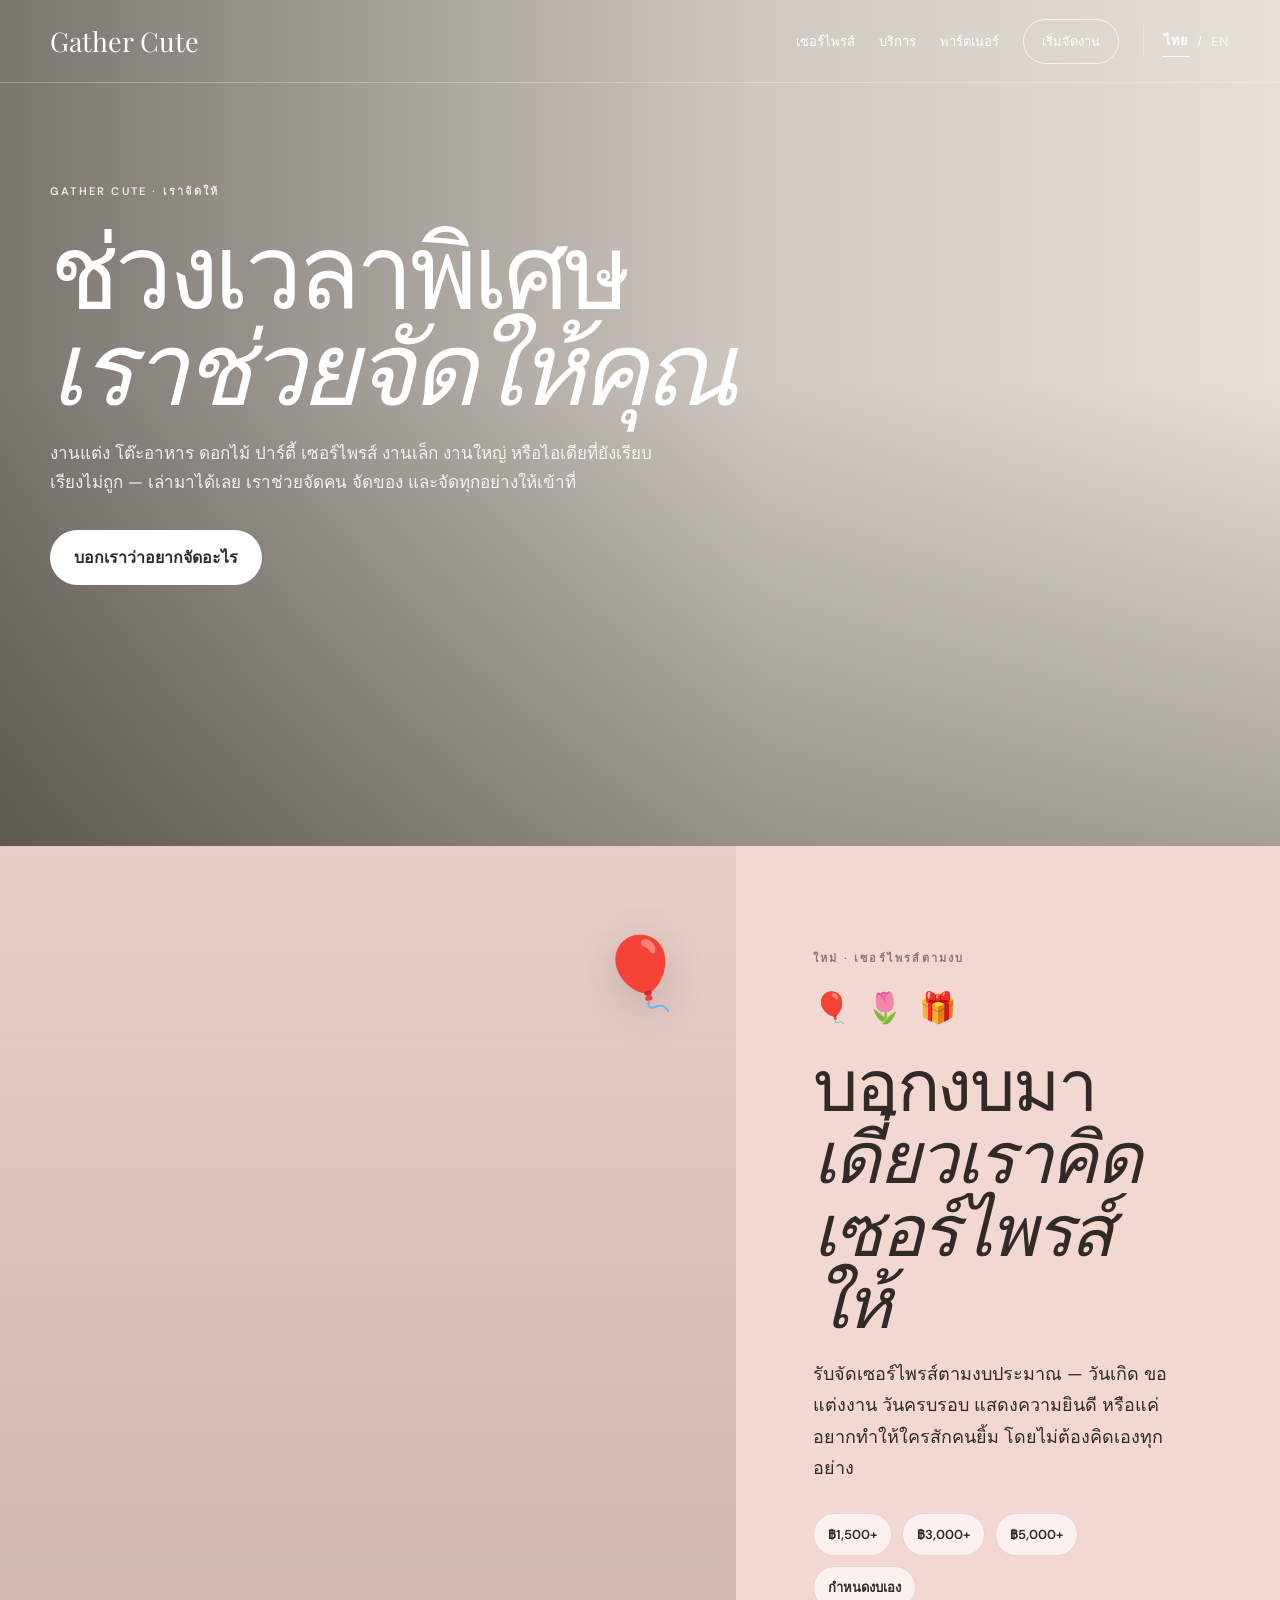
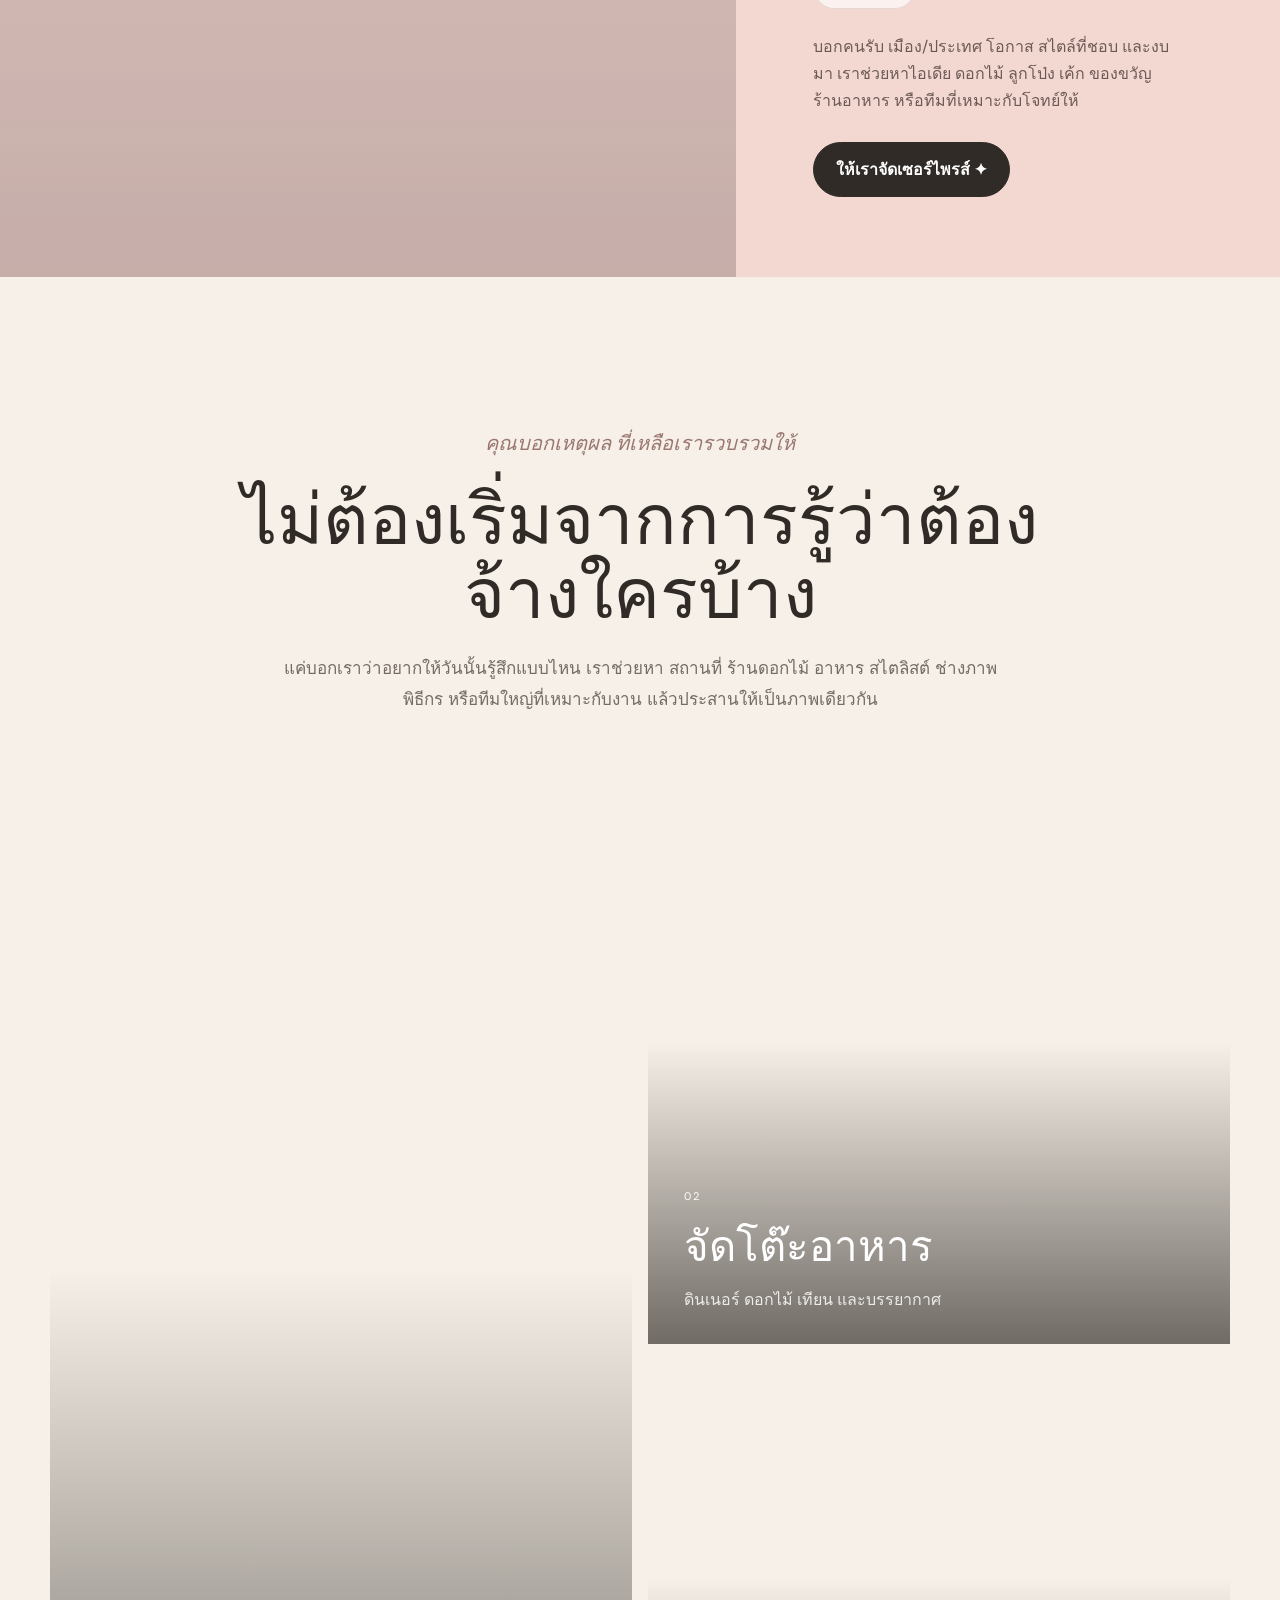
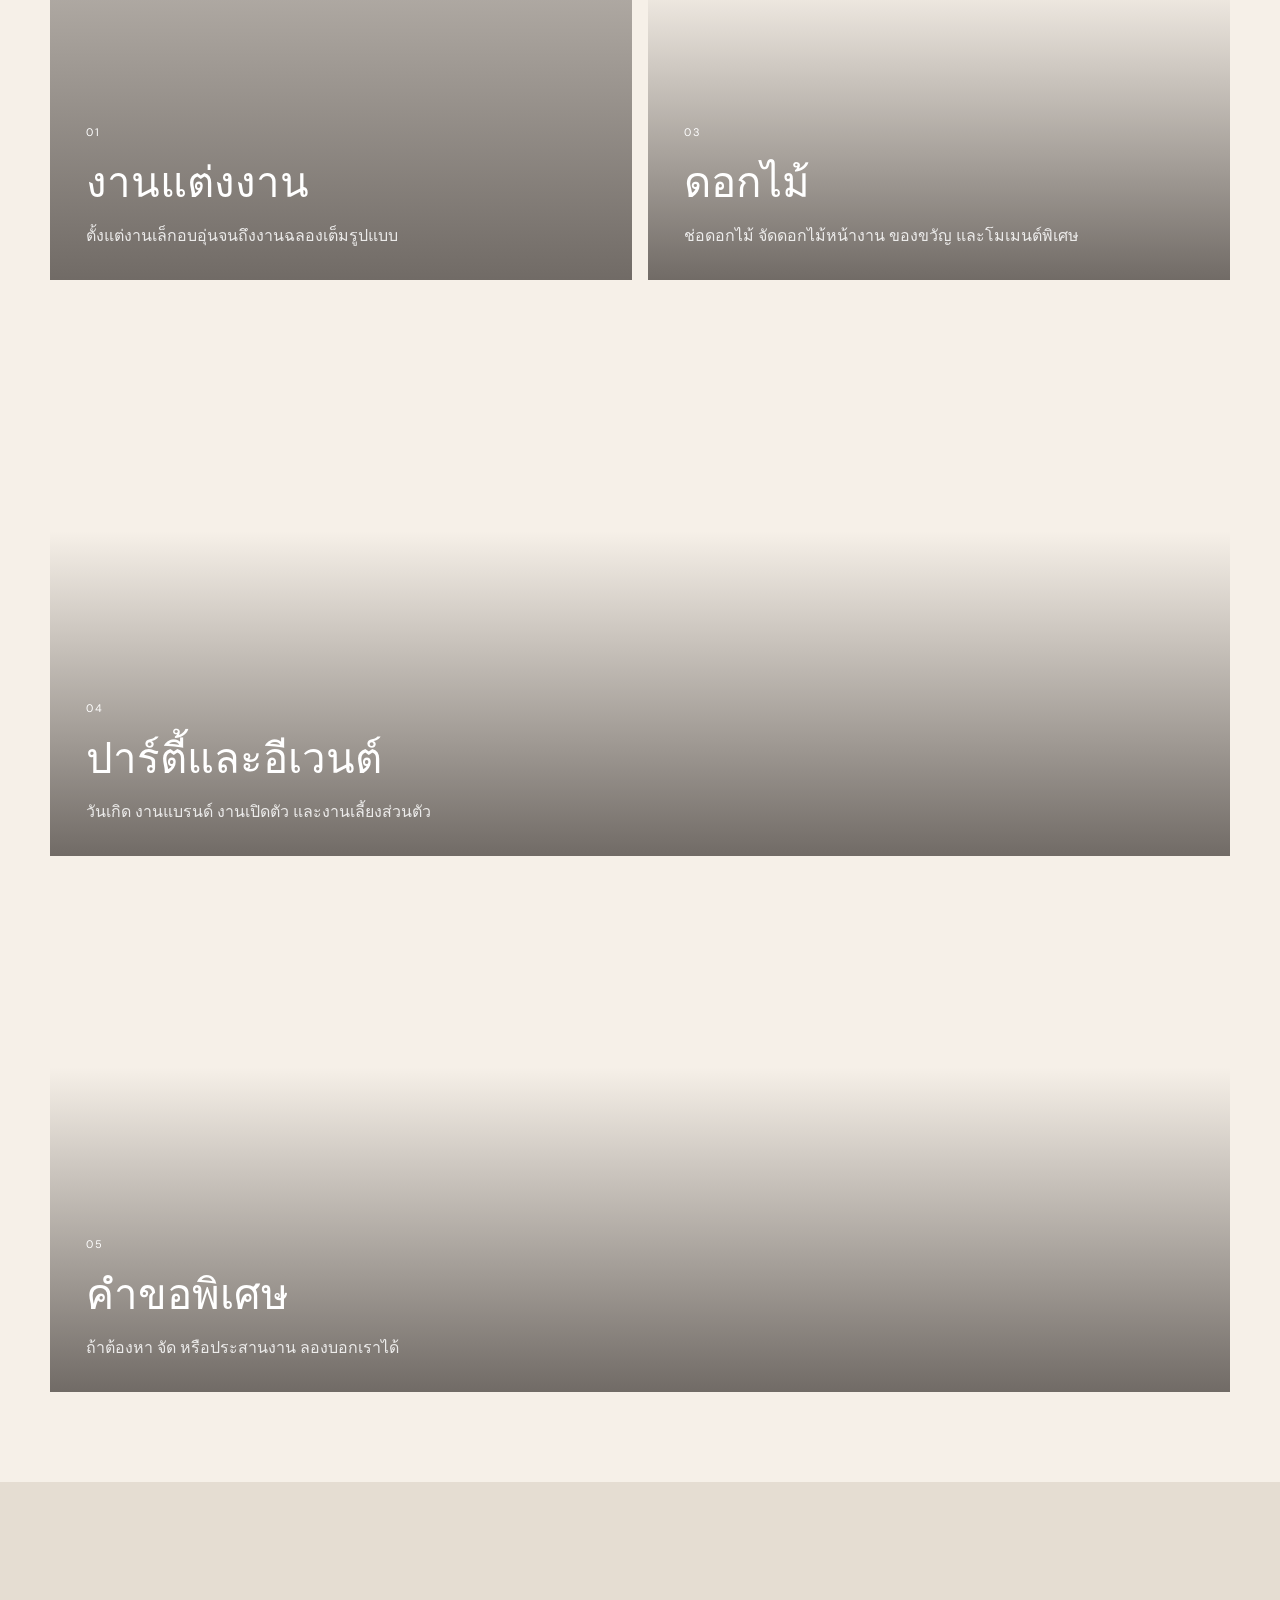
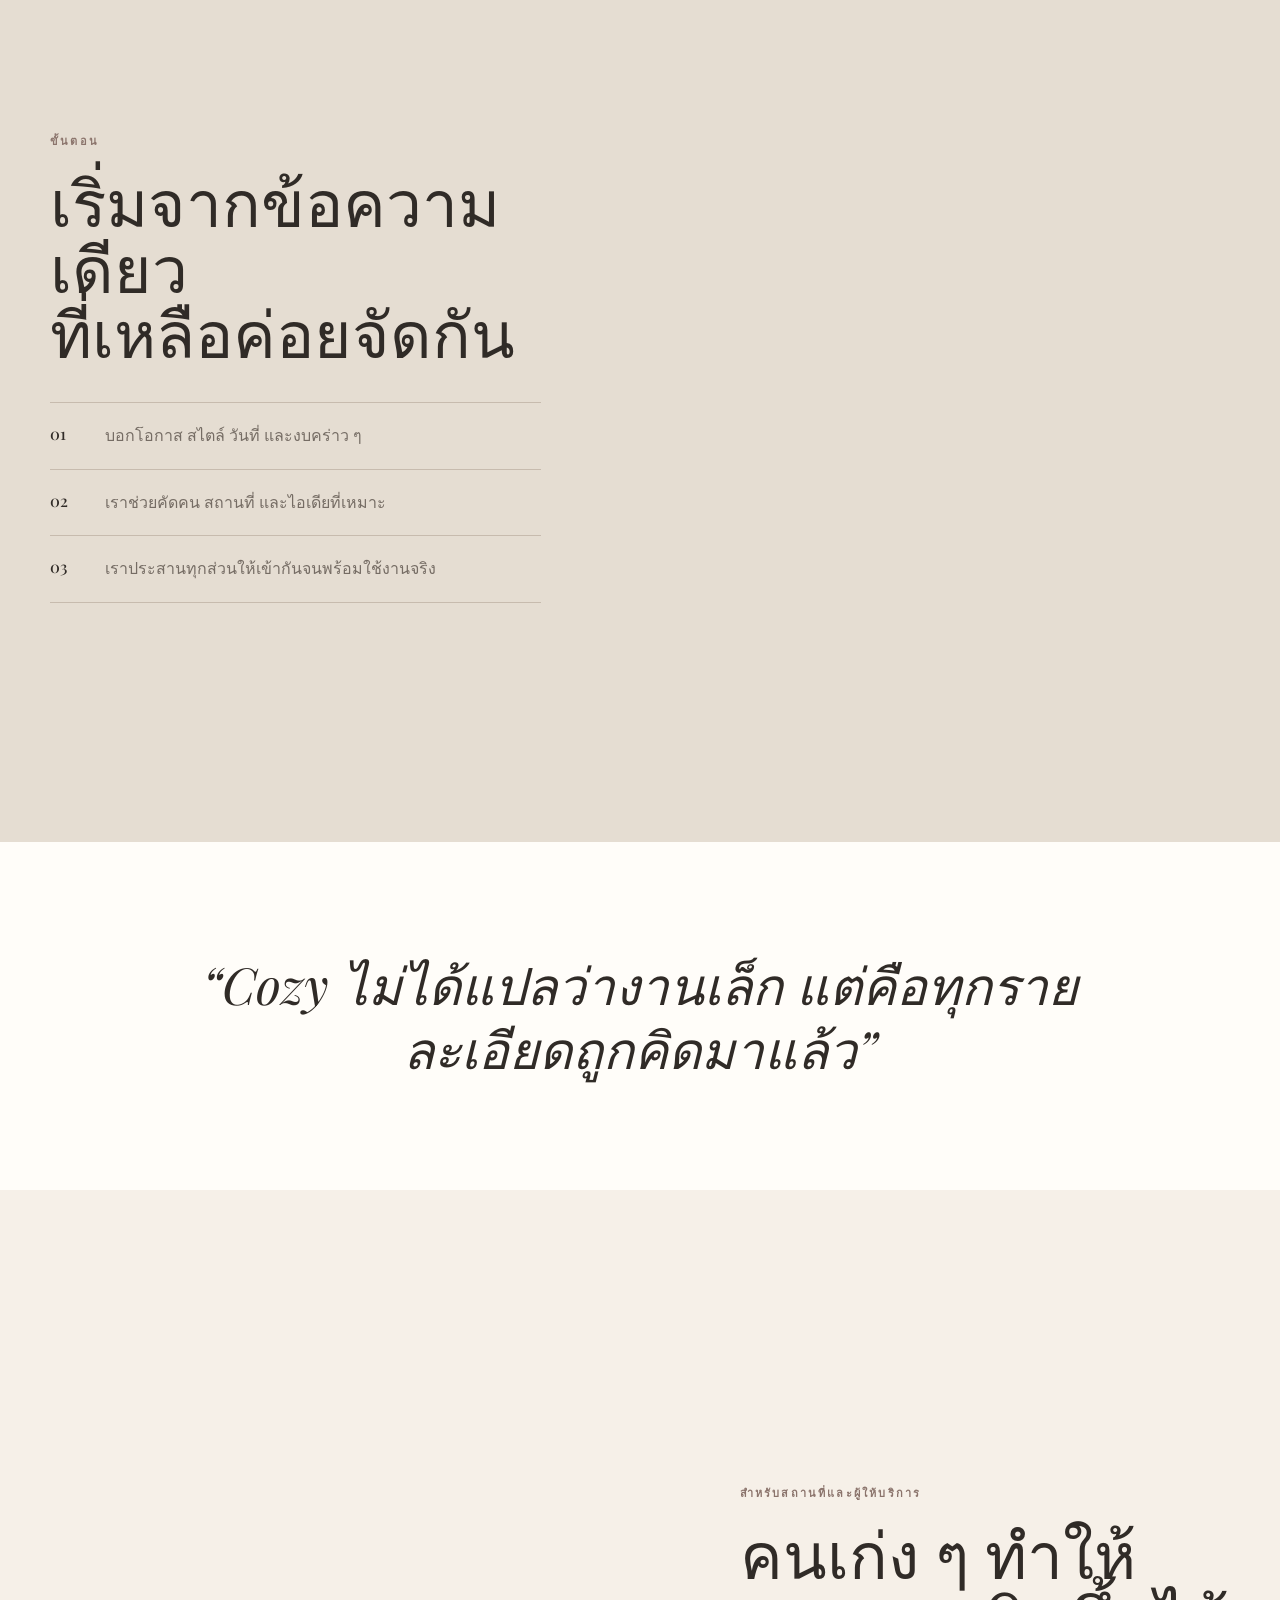
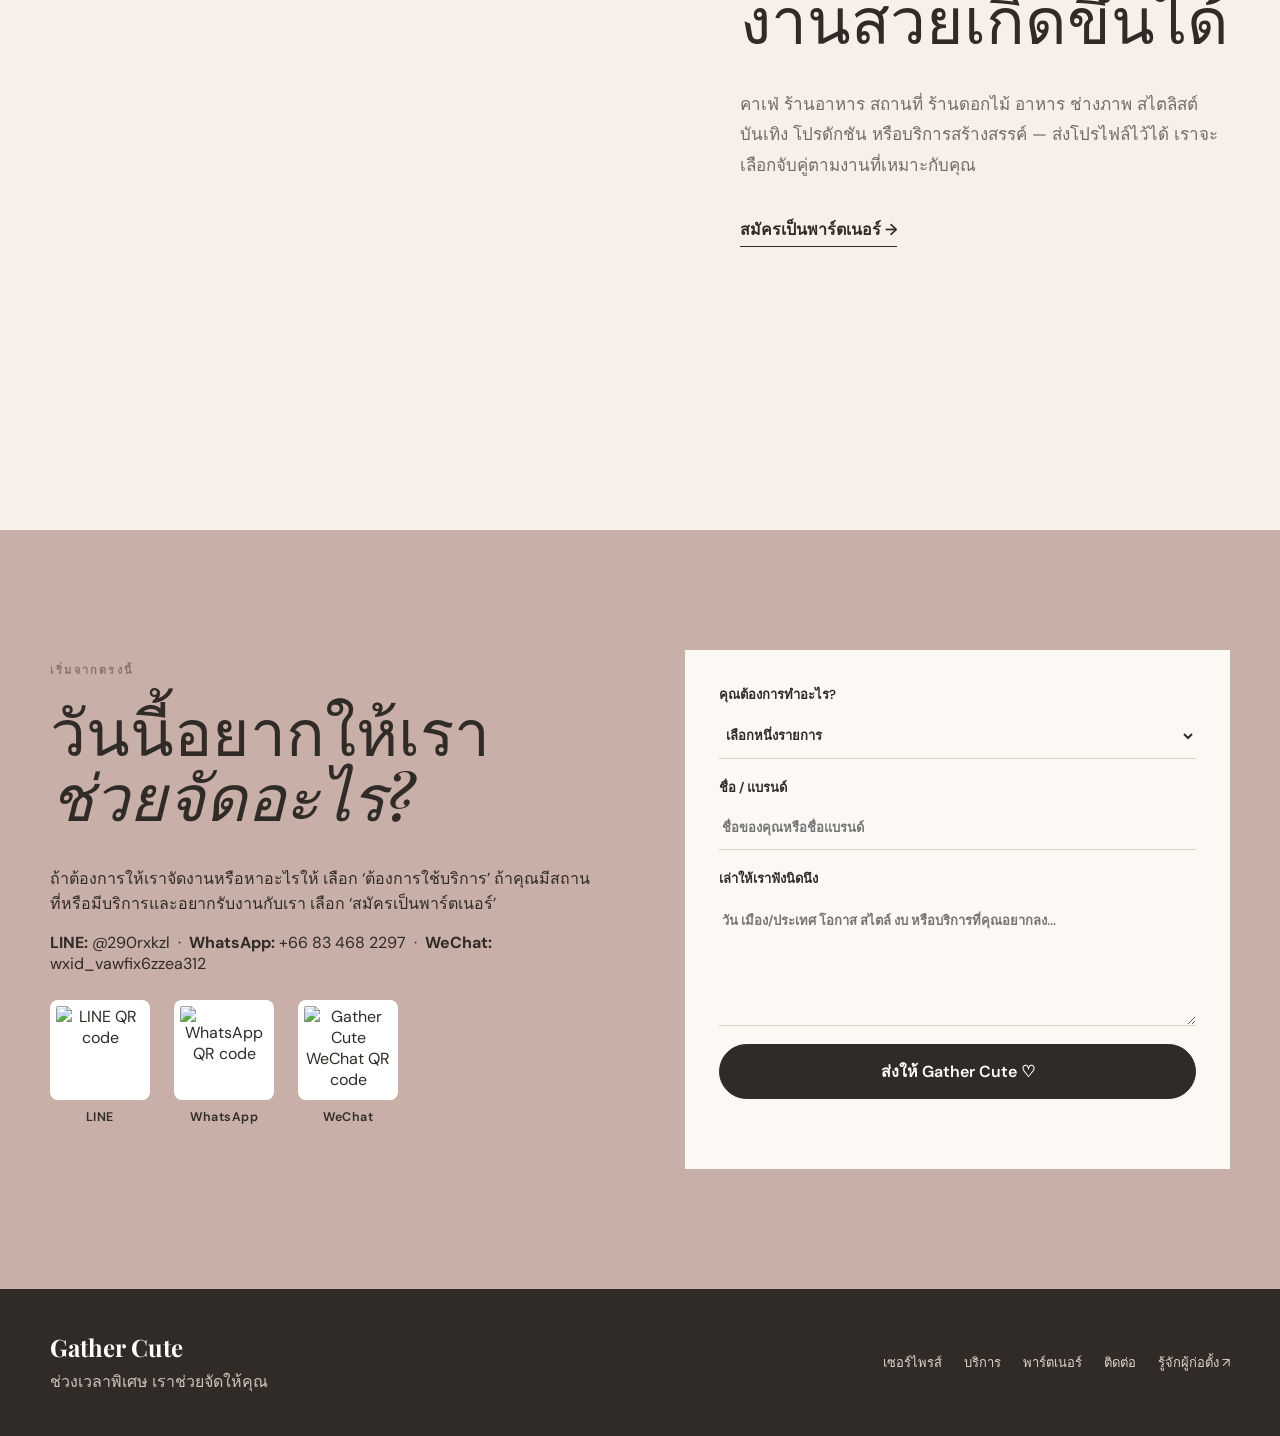
==== index.html @ c164cff5 "Fix broken WeChat QR by embedding verified repository JPEG directly" ====
<!DOCTYPE html>
<html lang="th">
<head>
  <meta charset="UTF-8" />
  <meta name="viewport" content="width=device-width, initial-scale=1.0" />
  <meta name="google-site-verification" content="JTfPu8pGCNNY4Zmy3wCJ3q4v5frR5vVEw5Bgn_sKIt4" />
  <title>Gather Cute — Surprise, Events, Flowers & Styling</title>
  <meta name="description" content="Gather Cute รับจัดเซอร์ไพรส์ตามงบ งานแต่ง ดอกไม้ ปาร์ตี้ โต๊ะอาหาร และ special requests พร้อมช่วยหา venue และ vendor" />
  <link rel="preconnect" href="https://fonts.googleapis.com">
  <link rel="preconnect" href="https://fonts.gstatic.com" crossorigin>
  <link href="https://fonts.googleapis.com/css2?family=DM+Sans:wght@400;500;600&family=Playfair+Display:ital,wght@0,500;0,600;1,500&display=swap" rel="stylesheet">
  <link rel="stylesheet" href="styles.css" />
</head>
<body>
  <header class="nav-wrap">
    <nav class="nav container">
      <a class="brand" href="#top">Gather Cute</a>
      <div class="nav-links">
        <a href="#surprise" data-th="เซอร์ไพรส์" data-en="Surprise">เซอร์ไพรส์</a>
        <a href="#services" data-th="บริการ" data-en="Services">บริการ</a>
        <a href="#partners" data-th="พาร์ตเนอร์" data-en="Partners">พาร์ตเนอร์</a>
        <a class="nav-cta" href="#contact" data-th="เริ่มจัดงาน" data-en="Start a request">เริ่มจัดงาน</a>
        <div class="language-switch" aria-label="Language">
          <button type="button" class="lang-btn active" data-lang="th" onclick="setLanguage('th')">ไทย</button>
          <span>/</span>
          <button type="button" class="lang-btn" data-lang="en" onclick="setLanguage('en')">EN</button>
        </div>
      </div>
    </nav>
  </header>

  <main id="top">
    <section class="hero">
      <div class="hero-image" role="img" aria-label="Soft floral table setting with candlelight"></div>
      <div class="hero-overlay"></div>
      <div class="hero-content container"><div class="hero-copy">
        <p class="eyebrow light" data-th="Gather Cute · เราจัดให้" data-en="Gatherings, softly put together">Gather Cute · เราจัดให้</p>
        <h1 data-th-html="ช่วงเวลาพิเศษ<br><em>เราช่วยจัดให้คุณ</em>" data-en-html="Beautiful moments,<br><em>arranged for you.</em>">ช่วงเวลาพิเศษ<br><em>เราช่วยจัดให้คุณ</em></h1>
        <p class="hero-text" data-th="งานแต่ง โต๊ะอาหาร ดอกไม้ ปาร์ตี้ เซอร์ไพรส์ งานเล็ก งานใหญ่ หรือไอเดียที่ยังเรียบเรียงไม่ถูก — เล่ามาได้เลย เราช่วยจัดคน จัดของ และจัดทุกอย่างให้เข้าที่" data-en="Weddings, private tables, flowers, parties, surprises, small moments or big celebrations — tell us what you need and we’ll arrange the people, pieces and details.">งานแต่ง โต๊ะอาหาร ดอกไม้ ปาร์ตี้ เซอร์ไพรส์ งานเล็ก งานใหญ่ หรือไอเดียที่ยังเรียบเรียงไม่ถูก — เล่ามาได้เลย เราช่วยจัดคน จัดของ และจัดทุกอย่างให้เข้าที่</p>
        <a class="btn hero-btn" href="#contact" data-th="บอกเราว่าอยากจัดอะไร" data-en="Tell us what you need">บอกเราว่าอยากจัดอะไร</a>
      </div></div>
    </section>

    <section id="surprise" class="surprise-feature">
      <div class="surprise-visual" role="img" aria-label="Surprise setup with balloons flowers and gifts"></div>
      <div class="surprise-panel">
        <p class="eyebrow" data-th="ใหม่ · เซอร์ไพรส์ตามงบ" data-en="New · Surprise by Budget">ใหม่ · เซอร์ไพรส์ตามงบ</p>
        <div class="surprise-badge">🎈 🌷 🎁</div>
        <h2 data-th-html="บอกงบมา<br><em>เดี๋ยวเราคิดเซอร์ไพรส์ให้</em>" data-en-html="Tell us your budget.<br><em>We’ll create the surprise.</em>">บอกงบมา<br><em>เดี๋ยวเราคิดเซอร์ไพรส์ให้</em></h2>
        <p class="surprise-lead" data-th="รับจัดเซอร์ไพรส์ตามงบประมาณ — วันเกิด ขอแต่งงาน วันครบรอบ แสดงความยินดี หรือแค่อยากทำให้ใครสักคนยิ้ม โดยไม่ต้องคิดเองทุกอย่าง" data-en="Surprises designed around your budget — birthdays, proposals, anniversaries, congratulations, or simply making someone smile without planning every detail yourself.">รับจัดเซอร์ไพรส์ตามงบประมาณ — วันเกิด ขอแต่งงาน วันครบรอบ แสดงความยินดี หรือแค่อยากทำให้ใครสักคนยิ้ม โดยไม่ต้องคิดเองทุกอย่าง</p>
        <div class="budget-chips"><span>฿1,500+</span><span>฿3,000+</span><span>฿5,000+</span><span data-th="กำหนดงบเอง" data-en="Custom">กำหนดงบเอง</span></div>
        <p class="surprise-note" data-th="บอกคนรับ เมือง/ประเทศ โอกาส สไตล์ที่ชอบ และงบมา เราช่วยหาไอเดีย ดอกไม้ ลูกโป่ง เค้ก ของขวัญ ร้านอาหาร หรือทีมที่เหมาะกับโจทย์ให้" data-en="Tell us the recipient, city/country, occasion, mood and budget. We can source ideas, flowers, balloons, cakes, gifts, restaurants or the right local team.">บอกคนรับ เมือง/ประเทศ โอกาส สไตล์ที่ชอบ และงบมา เราช่วยหาไอเดีย ดอกไม้ ลูกโป่ง เค้ก ของขวัญ ร้านอาหาร หรือทีมที่เหมาะกับโจทย์ให้</p>
        <a class="btn primary" href="#contact" data-th="ให้เราจัดเซอร์ไพรส์ ✦" data-en="Plan my surprise ✦">ให้เราจัดเซอร์ไพรส์ ✦</a>
      </div>
    </section>

    <section class="intro container">
      <p class="script-line" data-th="คุณบอกเหตุผล ที่เหลือเรารวบรวมให้" data-en="You bring the reason. We gather the rest.">คุณบอกเหตุผล ที่เหลือเรารวบรวมให้</p>
      <h2 data-th="ไม่ต้องเริ่มจากการรู้ว่าต้องจ้างใครบ้าง" data-en="You don’t need to know who to hire first.">ไม่ต้องเริ่มจากการรู้ว่าต้องจ้างใครบ้าง</h2>
      <p data-th="แค่บอกเราว่าอยากให้วันนั้นรู้สึกแบบไหน เราช่วยหา สถานที่ ร้านดอกไม้ อาหาร สไตลิสต์ ช่างภาพ พิธีกร หรือทีมใหญ่ที่เหมาะกับงาน แล้วประสานให้เป็นภาพเดียวกัน" data-en="Tell us how you want the moment to feel. We can source a venue, florist, caterer, stylist, photographer, host or a larger production team and coordinate everything together.">แค่บอกเราว่าอยากให้วันนั้นรู้สึกแบบไหน เราช่วยหา สถานที่ ร้านดอกไม้ อาหาร สไตลิสต์ ช่างภาพ พิธีกร หรือทีมใหญ่ที่เหมาะกับงาน แล้วประสานให้เป็นภาพเดียวกัน</p>
    </section>

    <section id="services" class="service-gallery container">
      <article class="service-shot tall shot-wedding"><div class="shot-copy"><span>01</span><h3 data-th="งานแต่งงาน" data-en="Weddings">งานแต่งงาน</h3><p data-th="ตั้งแต่งานเล็กอบอุ่นจนถึงงานฉลองเต็มรูปแบบ" data-en="From intimate ceremonies to full celebrations.">ตั้งแต่งานเล็กอบอุ่นจนถึงงานฉลองเต็มรูปแบบ</p></div></article>
      <article class="service-shot shot-table"><div class="shot-copy"><span>02</span><h3 data-th="จัดโต๊ะอาหาร" data-en="Private Tables">จัดโต๊ะอาหาร</h3><p data-th="ดินเนอร์ ดอกไม้ เทียน และบรรยากาศ" data-en="Dinner styling, flowers, candles and atmosphere.">ดินเนอร์ ดอกไม้ เทียน และบรรยากาศ</p></div></article>
      <article class="service-shot shot-flowers"><div class="shot-copy"><span>03</span><h3 data-th="ดอกไม้" data-en="Flowers">ดอกไม้</h3><p data-th="ช่อดอกไม้ จัดดอกไม้หน้างาน ของขวัญ และโมเมนต์พิเศษ" data-en="Bouquets, installations, gifting and floral moments.">ช่อดอกไม้ จัดดอกไม้หน้างาน ของขวัญ และโมเมนต์พิเศษ</p></div></article>
      <article class="service-shot wide shot-party"><div class="shot-copy"><span>04</span><h3 data-th="ปาร์ตี้และอีเวนต์" data-en="Parties & Events">ปาร์ตี้และอีเวนต์</h3><p data-th="วันเกิด งานแบรนด์ งานเปิดตัว และงานเลี้ยงส่วนตัว" data-en="Birthdays, brand gatherings, launches and private celebrations.">วันเกิด งานแบรนด์ งานเปิดตัว และงานเลี้ยงส่วนตัว</p></div></article>
      <article class="service-shot wide shot-special"><div class="shot-copy"><span>05</span><h3 data-th="คำขอพิเศษ" data-en="Special Requests">คำขอพิเศษ</h3><p data-th="ถ้าต้องหา จัด หรือประสานงาน ลองบอกเราได้" data-en="If it needs arranging, sourcing or coordinating, ask us.">ถ้าต้องหา จัด หรือประสานงาน ลองบอกเราได้</p></div></article>
    </section>

    <section id="mood" class="mood-section"><div class="container mood-grid">
      <div class="mood-copy"><p class="eyebrow" data-th="ขั้นตอน" data-en="How it works">ขั้นตอน</p><h2 data-th-html="เริ่มจากข้อความเดียว<br>ที่เหลือค่อยจัดกัน" data-en-html="One message first.<br>Everything else can come later.">เริ่มจากข้อความเดียว<br>ที่เหลือค่อยจัดกัน</h2><div class="steps">
        <div><strong>01</strong><p data-th="บอกโอกาส สไตล์ วันที่ และงบคร่าว ๆ" data-en="Tell us the occasion, mood, date and rough budget.">บอกโอกาส สไตล์ วันที่ และงบคร่าว ๆ</p></div>
        <div><strong>02</strong><p data-th="เราช่วยคัดคน สถานที่ และไอเดียที่เหมาะ" data-en="We shortlist the right people, places and ideas.">เราช่วยคัดคน สถานที่ และไอเดียที่เหมาะ</p></div>
        <div><strong>03</strong><p data-th="เราประสานทุกส่วนให้เข้ากันจนพร้อมใช้งานจริง" data-en="We coordinate the pieces until it feels effortless.">เราประสานทุกส่วนให้เข้ากันจนพร้อมใช้งานจริง</p></div>
      </div></div><div class="mood-image" role="img" aria-label="Cozy bouquet and candlelight detail"></div>
    </div></section>

    <section class="quote-band"><div class="container"><p data-th="“Cozy ไม่ได้แปลว่างานเล็ก แต่คือทุกรายละเอียดถูกคิดมาแล้ว”" data-en="“Cozy doesn’t mean small. It means every detail feels considered.”">“Cozy ไม่ได้แปลว่างานเล็ก แต่คือทุกรายละเอียดถูกคิดมาแล้ว”</p></div></section>

    <section id="partners" class="partners container"><div class="partner-image" role="img" aria-label="Elegant long table with floral styling"></div><div class="partner-copy">
      <p class="eyebrow" data-th="สำหรับสถานที่และผู้ให้บริการ" data-en="For venues & vendors">สำหรับสถานที่และผู้ให้บริการ</p>
      <h2 data-th="คนเก่ง ๆ ทำให้งานสวยเกิดขึ้นได้" data-en="Good people make beautiful gatherings.">คนเก่ง ๆ ทำให้งานสวยเกิดขึ้นได้</h2>
      <p data-th="คาเฟ่ ร้านอาหาร สถานที่ ร้านดอกไม้ อาหาร ช่างภาพ สไตลิสต์ บันเทิง โปรดักชัน หรือบริการสร้างสรรค์ — ส่งโปรไฟล์ไว้ได้ เราจะเลือกจับคู่ตามงานที่เหมาะกับคุณ" data-en="Cafés, restaurants, venues, florists, caterers, photographers, stylists, entertainment, production and creative services — send us your profile and we’ll match you with suitable requests.">คาเฟ่ ร้านอาหาร สถานที่ ร้านดอกไม้ อาหาร ช่างภาพ สไตลิสต์ บันเทิง โปรดักชัน หรือบริการสร้างสรรค์ — ส่งโปรไฟล์ไว้ได้ เราจะเลือกจับคู่ตามงานที่เหมาะกับคุณ</p>
      <a class="text-link" href="#contact" data-th="สมัครเป็นพาร์ตเนอร์ →" data-en="Become a partner →">สมัครเป็นพาร์ตเนอร์ →</a>
    </div></section>

    <section id="contact" class="contact-section"><div class="container contact-grid">
      <div class="contact-copy"><p class="eyebrow" data-th="เริ่มจากตรงนี้" data-en="Start with a little note">เริ่มจากตรงนี้</p><h2 data-th-html="วันนี้อยากให้เรา<br><em>ช่วยจัดอะไร?</em>" data-en-html="What are we<br><em>gathering for?</em>">วันนี้อยากให้เรา<br><em>ช่วยจัดอะไร?</em></h2><p data-th="ถ้าต้องการให้เราจัดงานหรือหาอะไรให้ เลือก ‘ต้องการใช้บริการ’ ถ้าคุณมีสถานที่หรือมีบริการและอยากรับงานกับเรา เลือก ‘สมัครเป็นพาร์ตเนอร์’" data-en="If you want us to arrange something, choose ‘I need a service.’ If you provide a venue or service and want to receive suitable work, choose ‘I want to become a partner.’">ถ้าต้องการให้เราจัดงานหรือหาอะไรให้ เลือก ‘ต้องการใช้บริการ’ ถ้าคุณมีสถานที่หรือมีบริการและอยากรับงานกับเรา เลือก ‘สมัครเป็นพาร์ตเนอร์’</p><p><strong>LINE:</strong> <a href="https://line.me/ti/p/~@290rxkzl" target="_blank" rel="noopener noreferrer">@290rxkzl</a> &nbsp;·&nbsp; <strong>WhatsApp:</strong> <a href="https://wa.me/66834682297" target="_blank" rel="noopener noreferrer">+66 83 468 2297</a> &nbsp;·&nbsp; <strong>WeChat:</strong> wxid_vawfix6zzea312</p>
        <div class="contact-qr-row" aria-label="Scan to contact Gather Cute">
          <div class="contact-qr-item">
            <a href="https://line.me/R/ti/p/@290rxkzl" target="_blank" rel="noopener noreferrer" aria-label="Add Gather Cute on LINE">
              <img src="https://api.qrserver.com/v1/create-qr-code/?size=240x240&amp;format=svg&amp;margin=12&amp;data=https%3A%2F%2Fline.me%2FR%2Fti%2Fp%2F%40290rxkzl" width="100" height="100" alt="LINE QR code" loading="lazy">
            </a><span>LINE</span>
          </div>
          <div class="contact-qr-item">
            <a href="https://wa.me/66834682297" target="_blank" rel="noopener noreferrer" aria-label="Chat with Gather Cute on WhatsApp">
              <img src="https://api.qrserver.com/v1/create-qr-code/?size=240x240&amp;format=svg&amp;margin=12&amp;data=https%3A%2F%2Fwa.me%2F66834682297" width="100" height="100" alt="WhatsApp QR code" loading="lazy">
            </a><span>WhatsApp</span>
          </div>
          <div class="contact-qr-item">
            <img src="[data-uri]" width="100" height="100" alt="Gather Cute WeChat QR code" loading="lazy">
            <span>WeChat</span>
          </div>
        </div>
      </div>
      <form class="contact-form" onsubmit="submitForm(event)">
        <label><span data-th="คุณต้องการทำอะไร?" data-en="What would you like to do?">คุณต้องการทำอะไร?</span>
          <select id="service-select" required>
            <option value="" data-th="เลือกหนึ่งรายการ" data-en="Choose one">เลือกหนึ่งรายการ</option>
            <optgroup label="ต้องการใช้บริการ" data-th-label="ต้องการใช้บริการ" data-en-label="I need a service">
              <option data-th="เซอร์ไพรส์ตามงบ" data-en="Surprise by Budget">เซอร์ไพรส์ตามงบ</option><option data-th="งานแต่งงาน" data-en="Wedding">งานแต่งงาน</option><option data-th="ดินเนอร์ / จัดโต๊ะอาหาร" data-en="Private dinner / table styling">ดินเนอร์ / จัดโต๊ะอาหาร</option><option data-th="ดอกไม้" data-en="Flowers">ดอกไม้</option><option data-th="ปาร์ตี้ / อีเวนต์" data-en="Party / event">ปาร์ตี้ / อีเวนต์</option><option data-th="หาสถานที่ / ผู้ให้บริการ" data-en="Venue / vendor sourcing">หาสถานที่ / ผู้ให้บริการ</option><option data-th="คำขอพิเศษ" data-en="Special request">คำขอพิเศษ</option>
            </optgroup>
            <optgroup label="สมัครเป็นพาร์ตเนอร์" data-th-label="สมัครเป็นพาร์ตเนอร์" data-en-label="I want to become a partner">
              <option data-th="ลงสถานที่ของฉัน" data-en="List my venue">ลงสถานที่ของฉัน</option><option data-th="ลงบริการร้านดอกไม้" data-en="List my flower / florist service">ลงบริการร้านดอกไม้</option><option data-th="ลงบริการอาหาร / Catering" data-en="List my catering service">ลงบริการอาหาร / Catering</option><option data-th="ลงบริการถ่ายภาพ / วิดีโอ" data-en="List my photography / video service">ลงบริการถ่ายภาพ / วิดีโอ</option><option data-th="ลงบริการจัดตกแต่ง" data-en="List my styling / decoration service">ลงบริการจัดตกแต่ง</option><option data-th="ลงบริการอื่น ๆ" data-en="List another service">ลงบริการอื่น ๆ</option>
            </optgroup>
          </select>
        </label>
        <label><span data-th="ชื่อ / แบรนด์" data-en="Your name / brand">ชื่อ / แบรนด์</span><input required type="text" data-th-placeholder="ชื่อของคุณหรือชื่อแบรนด์" data-en-placeholder="Your name or brand" placeholder="ชื่อของคุณหรือชื่อแบรนด์" /></label>
        <label><span data-th="เล่าให้เราฟังนิดนึง" data-en="Tell us a little">เล่าให้เราฟังนิดนึง</span><textarea required rows="6" data-th-placeholder="วัน เมือง/ประเทศ โอกาส สไตล์ งบ หรือบริการที่คุณอยากลง..." data-en-placeholder="Date, city/country, occasion, mood, budget — or what service you would like to list..." placeholder="วัน เมือง/ประเทศ โอกาส สไตล์ งบ หรือบริการที่คุณอยากลง..."></textarea></label>
        <button class="btn primary full" type="submit" data-th="ส่งให้ Gather Cute ♡" data-en="Send to Gather Cute ♡">ส่งให้ Gather Cute ♡</button><div id="form-message" class="form-message" aria-live="polite"></div>
      </form>
    </div></section>
  </main>

  <footer><div class="container footer-inner"><div><strong>Gather Cute</strong><p data-th="ช่วงเวลาพิเศษ เราช่วยจัดให้คุณ" data-en="Beautiful gatherings, arranged for you.">ช่วงเวลาพิเศษ เราช่วยจัดให้คุณ</p></div><div class="footer-links"><a href="#surprise" data-th="เซอร์ไพรส์" data-en="Surprise">เซอร์ไพรส์</a><a href="#services" data-th="บริการ" data-en="Services">บริการ</a><a href="#partners" data-th="พาร์ตเนอร์" data-en="Partners">พาร์ตเนอร์</a><a href="#contact" data-th="ติดต่อ" data-en="Contact">ติดต่อ</a><a href="https://digital-identity-card-two.vercel.app/" target="_blank" rel="noopener noreferrer" data-th="รู้จักผู้ก่อตั้ง ↗" data-en="Meet the Founder ↗">รู้จักผู้ก่อตั้ง ↗</a></div></div></footer>
  <style>
    .contact-qr-row{display:flex;align-items:flex-start;justify-content:flex-start;gap:clamp(12px,2vw,24px);margin-top:26px;flex-wrap:wrap}
    .contact-qr-item{display:flex;flex-direction:column;align-items:center;gap:9px;min-width:94px;text-align:center}
    .contact-qr-item img{display:block;width:100px;height:100px;object-fit:contain;background:#fff;border-radius:8px;padding:6px;box-sizing:border-box}
    .contact-qr-item span{font-size:.78rem;font-weight:600;letter-spacing:.04em}
    .contact-qr-item a:focus-visible{outline:2px solid #694a4c;outline-offset:4px}
    @media(max-width:480px){.contact-qr-row{gap:10px;justify-content:space-between}.contact-qr-item{min-width:0;flex:1}.contact-qr-item img{width:min(100%,92px);height:auto;aspect-ratio:1}}
  </style>
  <script src="script.js"></script>
</body>
</html>
---- styles.css ----
:root{--cream:#f6f0e8;--paper:#fffdf9;--ink:#302b27;--muted:#756c64;--rose:#cda89f;--sage:#a7aa92;--line:#ddd2c7;--white:#fff}
*{box-sizing:border-box}html{scroll-behavior:smooth}body{margin:0;background:var(--cream);color:var(--ink);font-family:'DM Sans',sans-serif}a{color:inherit;text-decoration:none}.container{width:min(1180px,calc(100% - 48px));margin:auto}
.nav-wrap{position:absolute;z-index:10;top:0;left:0;right:0;color:white;border-bottom:1px solid rgba(255,255,255,.25)}.nav{height:82px;display:flex;align-items:center;justify-content:space-between}.brand{font-family:'Playfair Display',serif;font-size:27px}.nav-links{display:flex;gap:24px;align-items:center;font-size:13px}.nav-cta{border:1px solid rgba(255,255,255,.75);border-radius:999px;padding:11px 18px}.language-switch{display:flex;align-items:center;gap:7px;border-left:1px solid rgba(255,255,255,.35);padding-left:18px}.lang-btn{appearance:none;border:0;background:transparent;color:rgba(255,255,255,.62);font:inherit;font-weight:600;padding:5px 2px;cursor:pointer}.lang-btn.active{color:#fff;border-bottom:1px solid #fff}
.hero{height:min(880px,94vh);min-height:700px;position:relative;display:flex;align-items:end;color:white;overflow:hidden}.hero-image,.service-shot,.mood-image,.partner-image,.surprise-visual{background-size:cover;background-position:center}.hero-image{position:absolute;inset:0;background-image:url('https://images.unsplash.com/photo-1519225421980-715cb0215aed?auto=format&fit=crop&w=2000&q=88');transform:scale(1.02)}.hero-overlay{position:absolute;inset:0;background:linear-gradient(90deg,rgba(34,28,24,.58) 0%,rgba(34,28,24,.18) 60%,rgba(34,28,24,.08)),linear-gradient(0deg,rgba(34,28,24,.32),transparent 55%)}.hero-content{position:relative;padding-bottom:90px}.hero-copy{max-width:760px}.eyebrow{text-transform:uppercase;letter-spacing:.2em;font-size:11px;font-weight:600;color:#8b746c}.eyebrow.light{color:#f4e8dd}.hero h1{font-family:'Playfair Display',serif;font-weight:500;font-size:clamp(58px,8vw,112px);line-height:.94;letter-spacing:-.045em;margin:18px 0 28px}.hero h1 em,.contact-copy em,.surprise-panel em{font-weight:500}.hero-text{max-width:630px;font-size:17px;line-height:1.7;color:rgba(255,255,255,.88)}.btn{display:inline-flex;align-items:center;justify-content:center;border-radius:999px;padding:14px 22px;border:1px solid var(--ink);font:inherit;font-weight:600;cursor:pointer}.hero-btn{margin-top:16px;background:#fff;color:var(--ink);border:0;padding:15px 24px}.btn.primary{background:var(--ink);color:white}.btn.full{width:100%}
.surprise-feature{display:grid;grid-template-columns:1.15fr .85fr;min-height:760px;background:#f3d8d1}.surprise-visual{min-height:760px;background-image:linear-gradient(rgba(38,22,28,.05),rgba(38,22,28,.22)),url('https://images.unsplash.com/photo-1530103862676-de8c9debad1d?auto=format&fit=crop&w=1600&q=90');position:relative}.surprise-visual:after{content:'🎈';position:absolute;right:7%;top:8%;font-size:70px;filter:drop-shadow(0 10px 20px rgba(0,0,0,.15))}.surprise-panel{padding:92px 8vw 80px 6vw;display:flex;flex-direction:column;justify-content:center}.surprise-badge{font-size:30px;letter-spacing:.15em;margin:10px 0 6px}.surprise-panel h2{font-family:'Playfair Display',serif;font-size:clamp(46px,5.6vw,78px);font-weight:500;line-height:1.01;letter-spacing:-.035em;margin:12px 0 24px}.surprise-lead{font-size:18px;line-height:1.75;margin:0 0 22px;max-width:620px}.budget-chips{display:flex;flex-wrap:wrap;gap:10px;margin:6px 0 24px}.budget-chips span{background:rgba(255,255,255,.65);border:1px solid rgba(89,62,58,.15);padding:10px 14px;border-radius:999px;font-size:13px;font-weight:600}.surprise-note{color:#6c5a54;line-height:1.7;margin:0 0 28px;max-width:620px}.surprise-panel .btn{align-self:flex-start;background:#302b27;color:white}
.intro{padding:130px 0 110px;text-align:center;max-width:900px}.script-line{font-family:'Playfair Display',serif;font-style:italic;font-size:20px;color:#9a7770}.intro h2{font-family:'Playfair Display',serif;font-size:clamp(42px,5.5vw,72px);font-weight:500;line-height:1.05;margin:20px auto}.intro>p:last-child{max-width:720px;margin:26px auto 0;color:var(--muted);font-size:17px;line-height:1.8}
.service-gallery{display:grid;grid-template-columns:1fr 1fr;grid-auto-rows:520px;gap:16px;padding-bottom:130px}.service-shot{position:relative;overflow:hidden;min-height:420px}.service-shot:after{content:'';position:absolute;inset:0;background:linear-gradient(0deg,rgba(31,25,22,.62),transparent 58%)}.service-shot.tall{grid-row:span 2}.service-shot.wide{grid-column:span 2;height:560px}.shot-wedding{background-image:url('https://images.unsplash.com/photo-1519741497674-611481863552?auto=format&fit=crop&w=1400&q=86')}.shot-table{background-image:url('https://images.unsplash.com/photo-1519167758481-83f550bb49b3?auto=format&fit=crop&w=1400&q=86')}.shot-flowers{background-image:url('https://images.unsplash.com/photo-1490750967868-88aa4486c946?auto=format&fit=crop&w=1400&q=86')}.shot-party{background-image:url('https://images.unsplash.com/photo-1507501336603-6e31db2be093?auto=format&fit=crop&w=1600&q=86')}.shot-special{background-image:url('https://images.unsplash.com/photo-1464366400600-7168b8af9bc3?auto=format&fit=crop&w=1600&q=86')}.shot-copy{position:absolute;z-index:2;left:36px;right:36px;bottom:32px;color:white}.shot-copy span{font-size:11px;letter-spacing:.15em}.shot-copy h3{font-family:'Playfair Display',serif;font-size:42px;font-weight:500;margin:8px 0}.shot-copy p{margin:0;color:rgba(255,255,255,.85)}
.mood-section{background:#e5ddd2;padding:120px 0}.mood-grid{display:grid;grid-template-columns:.9fr 1.1fr;gap:90px;align-items:center}.mood-copy h2,.partner-copy h2,.contact-copy h2{font-family:'Playfair Display',serif;font-weight:500;font-size:clamp(44px,5vw,68px);line-height:1.02;margin:18px 0 38px}.steps{border-top:1px solid #c7bbae}.steps div{display:grid;grid-template-columns:55px 1fr;padding:20px 0;border-bottom:1px solid #c7bbae}.steps strong{font-family:'Playfair Display',serif;font-weight:500}.steps p{margin:0;color:var(--muted);line-height:1.6}.mood-image{height:720px;background-image:url('https://images.unsplash.com/photo-1463183547458-6a2c760d0912?auto=format&fit=crop&w=1200&q=86')}
.quote-band{padding:110px 0;background:var(--paper);text-align:center}.quote-band p{font-family:'Playfair Display',serif;font-style:italic;font-size:clamp(34px,4vw,56px);line-height:1.25;max-width:980px;margin:auto}.partners{display:grid;grid-template-columns:1.1fr .9fr;gap:90px;align-items:center;padding:130px 0}.partner-image{height:680px;background-image:url('https://images.unsplash.com/photo-1464366400600-7168b8af9bc3?auto=format&fit=crop&w=1200&q=86')}.partner-copy p:not(.eyebrow){color:var(--muted);font-size:17px;line-height:1.8}.text-link{display:inline-block;margin-top:20px;padding-bottom:4px;border-bottom:1px solid var(--ink);font-weight:600}
.contact-section{background:#c8afa7;padding:120px 0}.contact-grid{display:grid;grid-template-columns:1fr 1fr;gap:90px;align-items:start}.contact-copy>p:last-child{max-width:500px;line-height:1.8}.contact-form{background:rgba(255,253,249,.94);padding:34px;display:grid;gap:18px}.contact-form label{display:grid;gap:8px;font-size:13px;font-weight:600}.contact-form input,.contact-form textarea,.contact-form select{width:100%;border:0;border-bottom:1px solid var(--line);padding:13px 3px;background:transparent;font:inherit;color:var(--ink);outline:none}.form-message{text-align:center;min-height:18px;font-size:13px;color:var(--muted)}footer{background:#302b27;color:white;padding:42px 0}.footer-inner{display:flex;justify-content:space-between;align-items:center}.footer-inner strong{font-family:'Playfair Display',serif;font-size:24px}.footer-inner p{color:#cfc4bb;margin:6px 0 0}.footer-links{display:flex;gap:22px;font-size:13px;color:#ddd3ca}
@media(max-width:900px){.nav-links>a:not(.nav-cta){display:none}.nav-links{gap:12px}.language-switch{padding-left:10px}.hero{min-height:720px}.surprise-feature{grid-template-columns:1fr}.surprise-visual{min-height:620px}.surprise-panel{padding:70px 8vw}.service-gallery{grid-template-columns:1fr;grid-auto-rows:520px}.service-shot.tall{grid-row:auto}.service-shot.wide{grid-column:auto;height:auto}.mood-grid,.partners,.contact-grid{grid-template-columns:1fr;gap:55px}.mood-image,.partner-image{height:600px}.partners{padding:90px 0}}
@media(max-width:620px){.container{width:min(100% - 28px,1180px)}.nav{height:68px}.brand{font-size:22px}.nav-cta{font-size:11px;padding:9px 12px}.language-switch{font-size:11px}.hero{height:88vh;min-height:650px}.hero-content{padding-bottom:55px}.hero h1{font-size:55px}.hero-text{font-size:15px}.surprise-visual{min-height:500px}.surprise-visual:after{font-size:48px}.surprise-panel{padding:52px 24px 60px}.surprise-panel h2{font-size:46px}.surprise-lead{font-size:16px}.intro{padding:90px 14px 75px}.service-gallery{grid-auto-rows:460px;gap:10px;padding-bottom:80px}.shot-copy{left:24px;bottom:24px}.shot-copy h3{font-size:34px}.mood-section,.contact-section{padding:80px 0}.mood-image,.partner-image{height:480px}.quote-band{padding:75px 0}.partners{gap:45px}.contact-form{padding:24px}.footer-inner{align-items:flex-start;flex-direction:column;gap:24px}.footer-links{flex-wrap:wrap}}
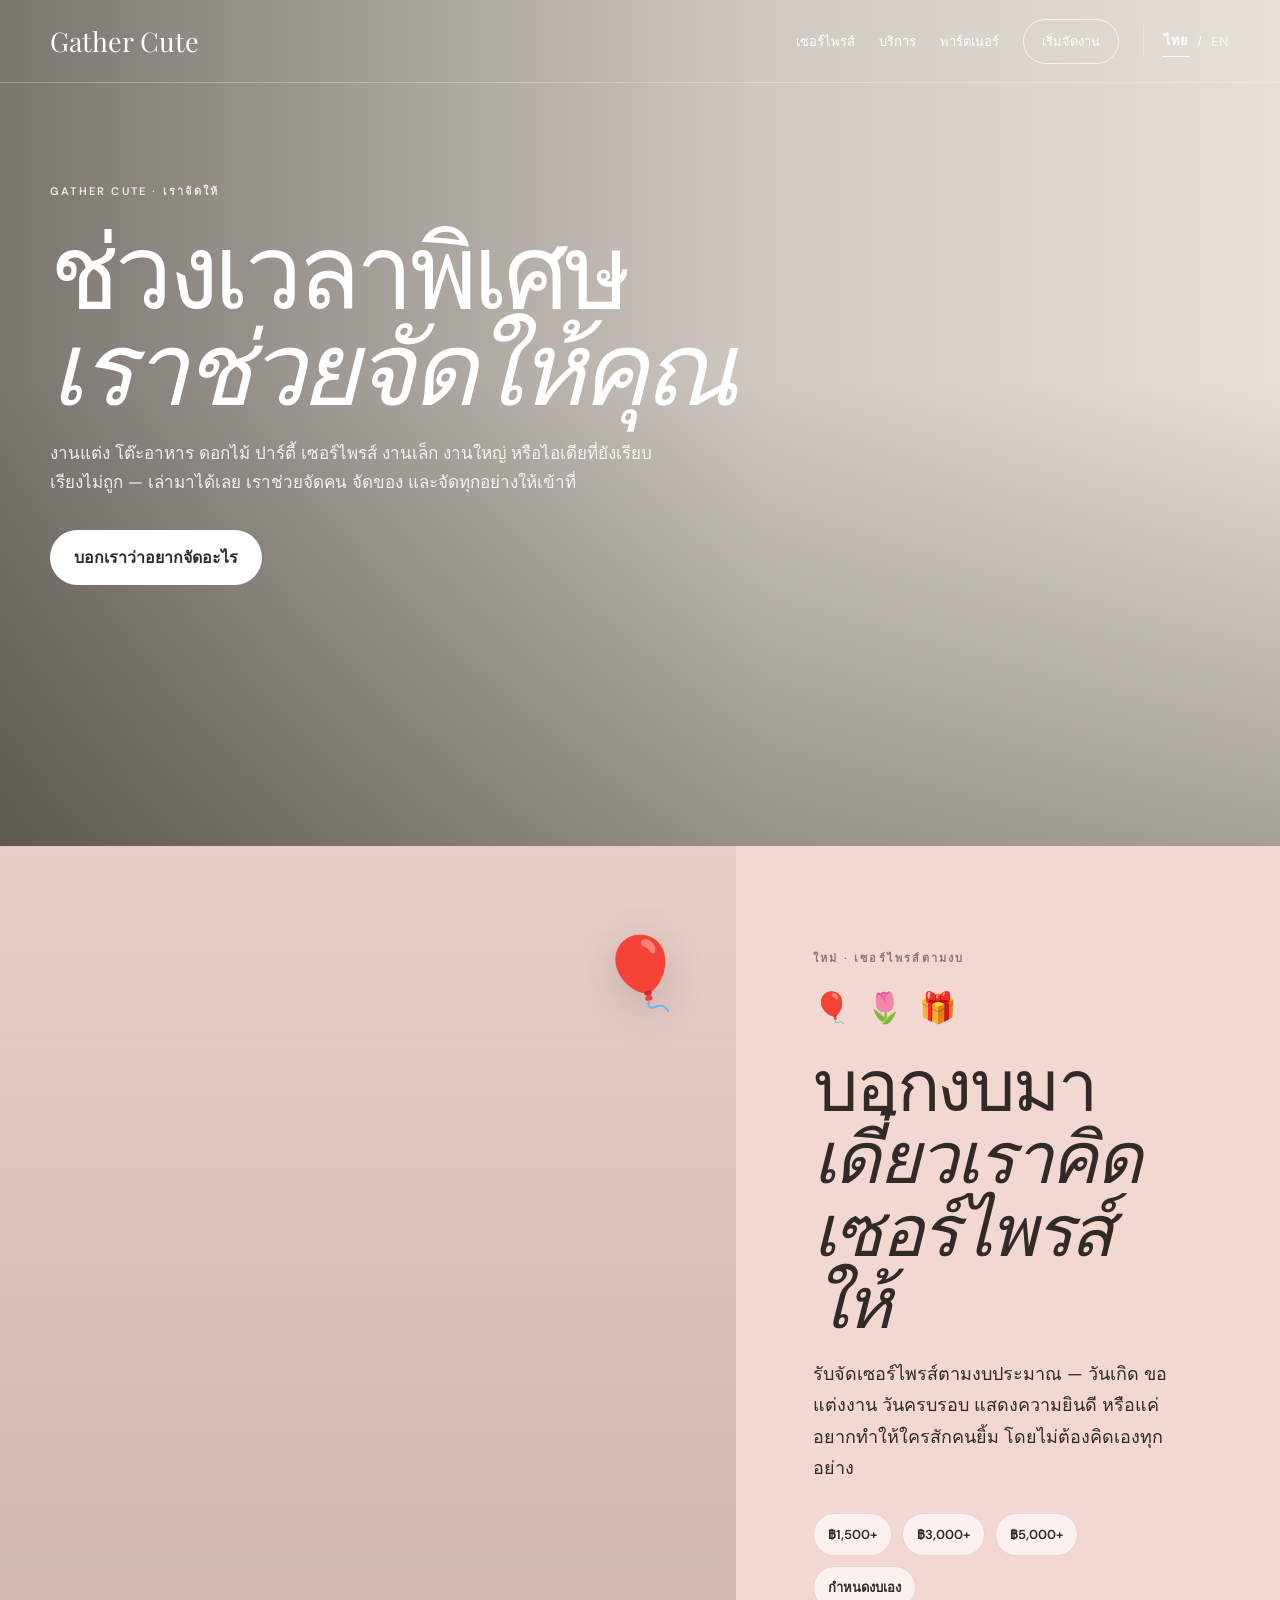
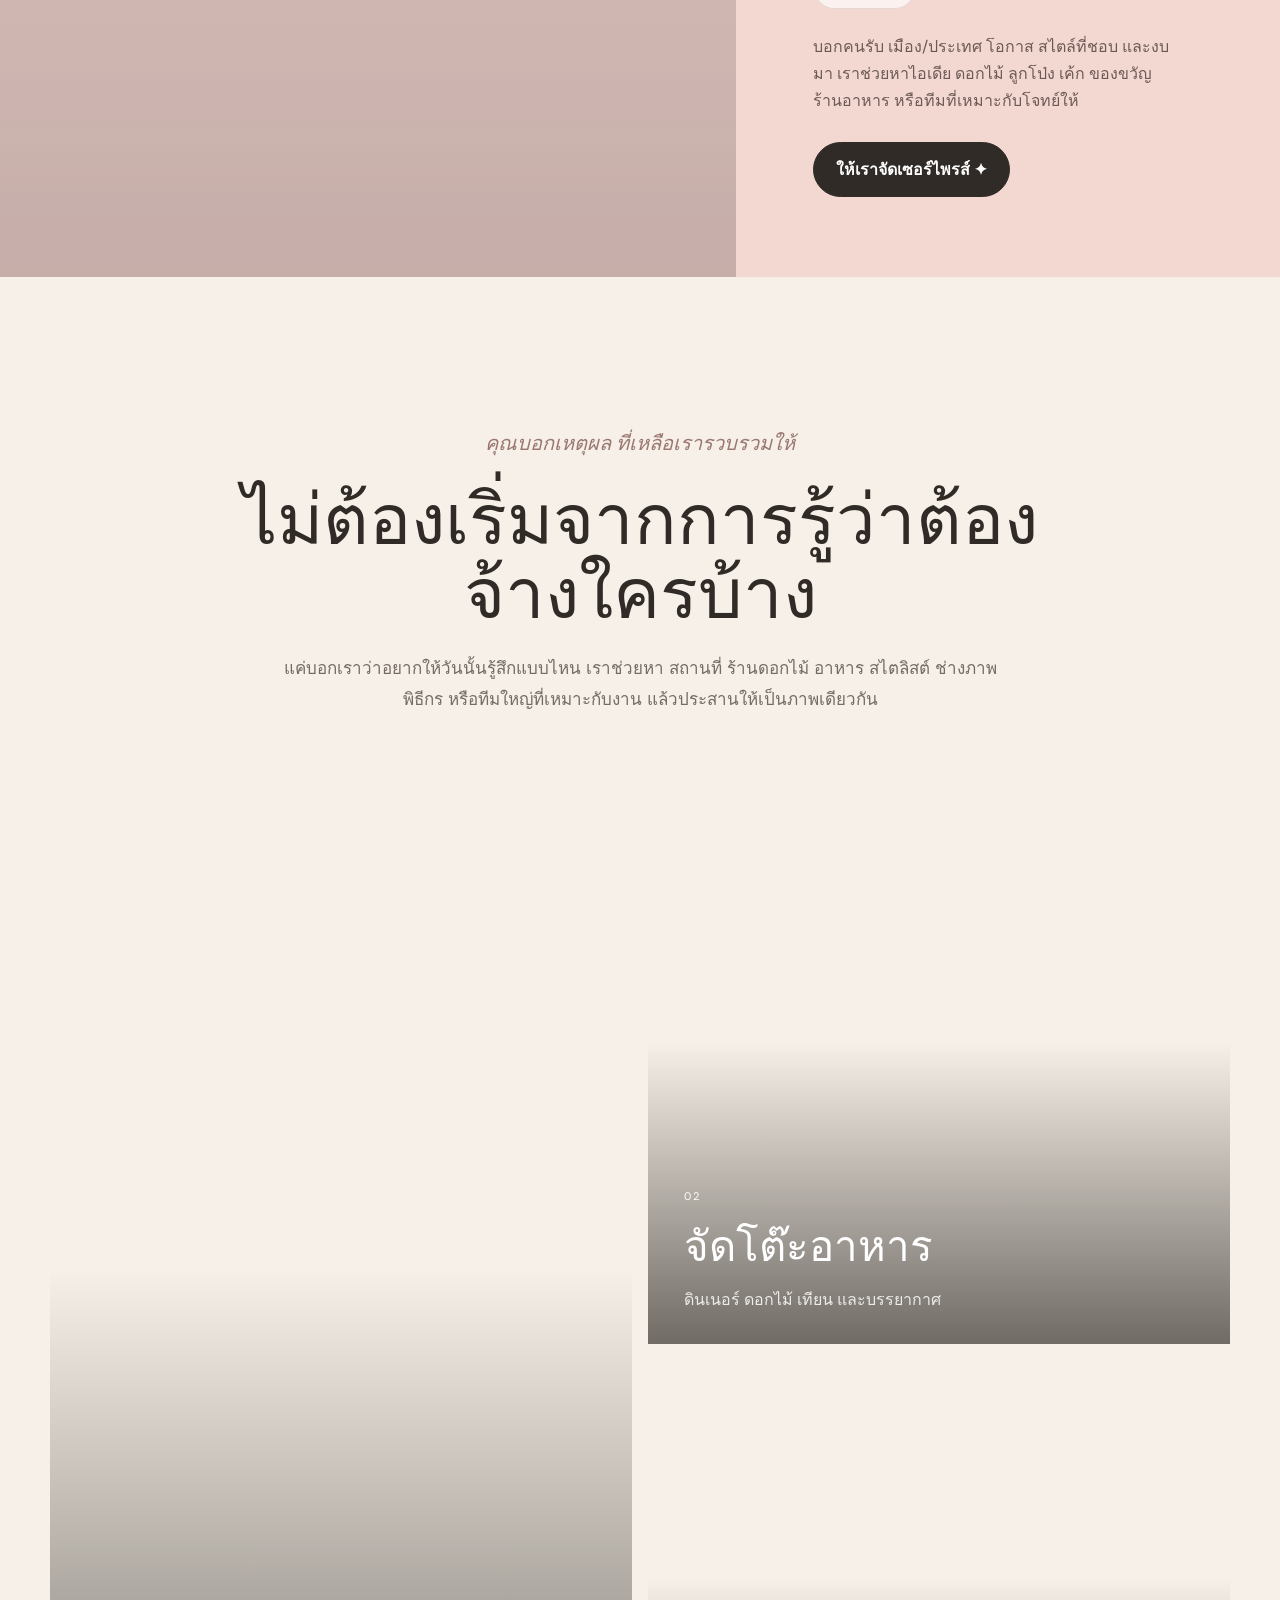
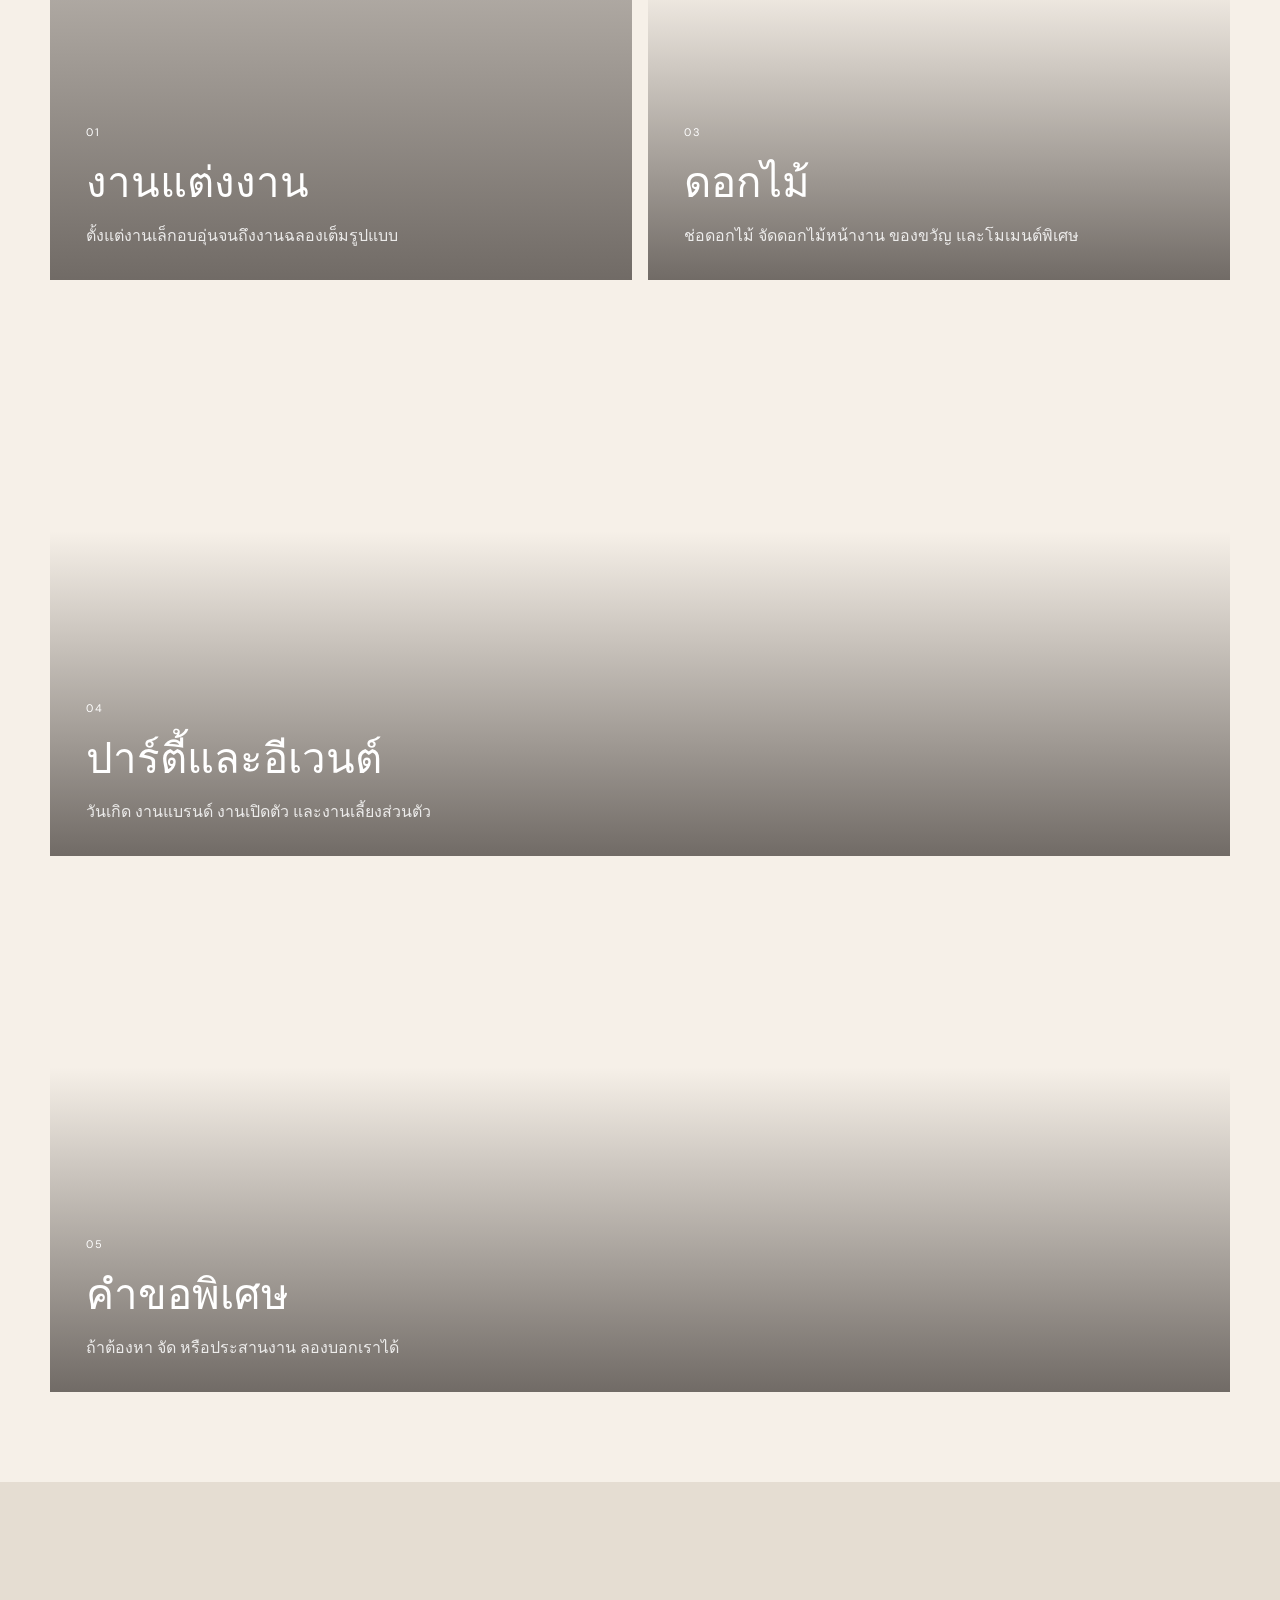
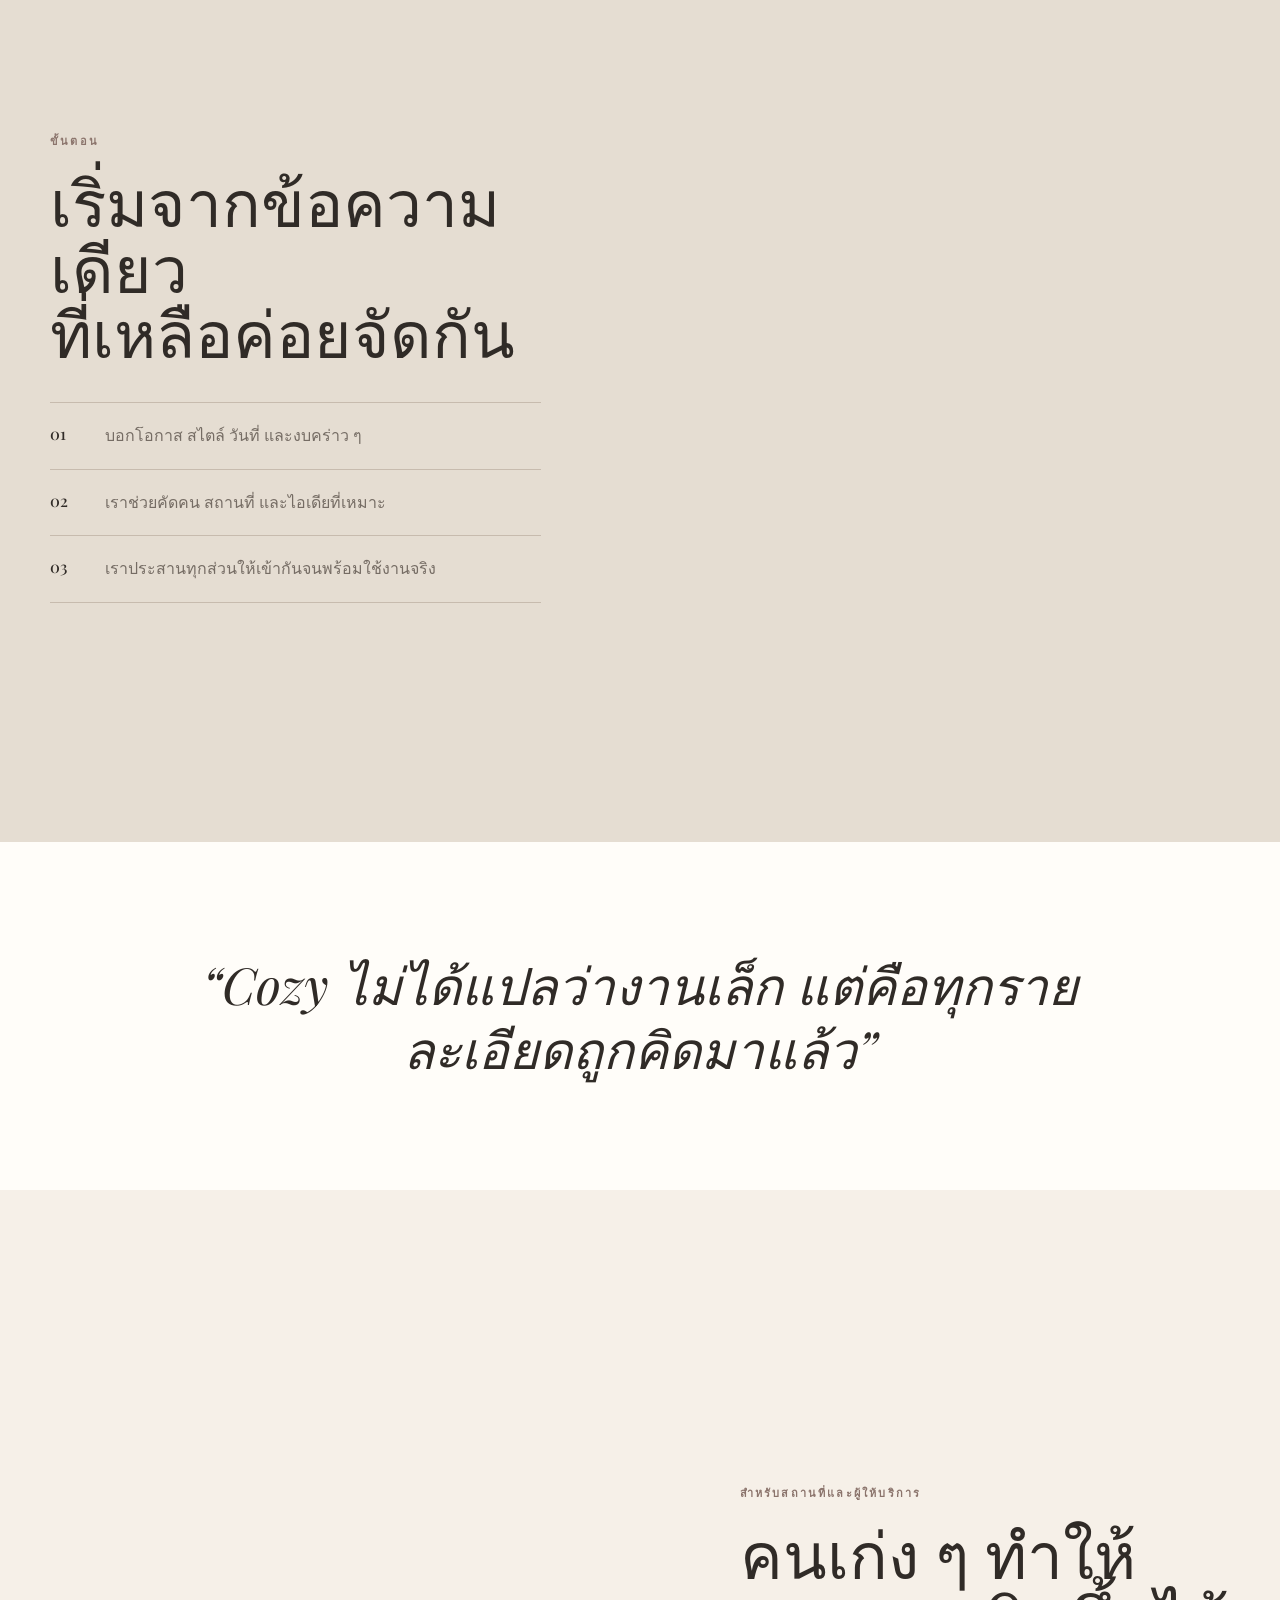
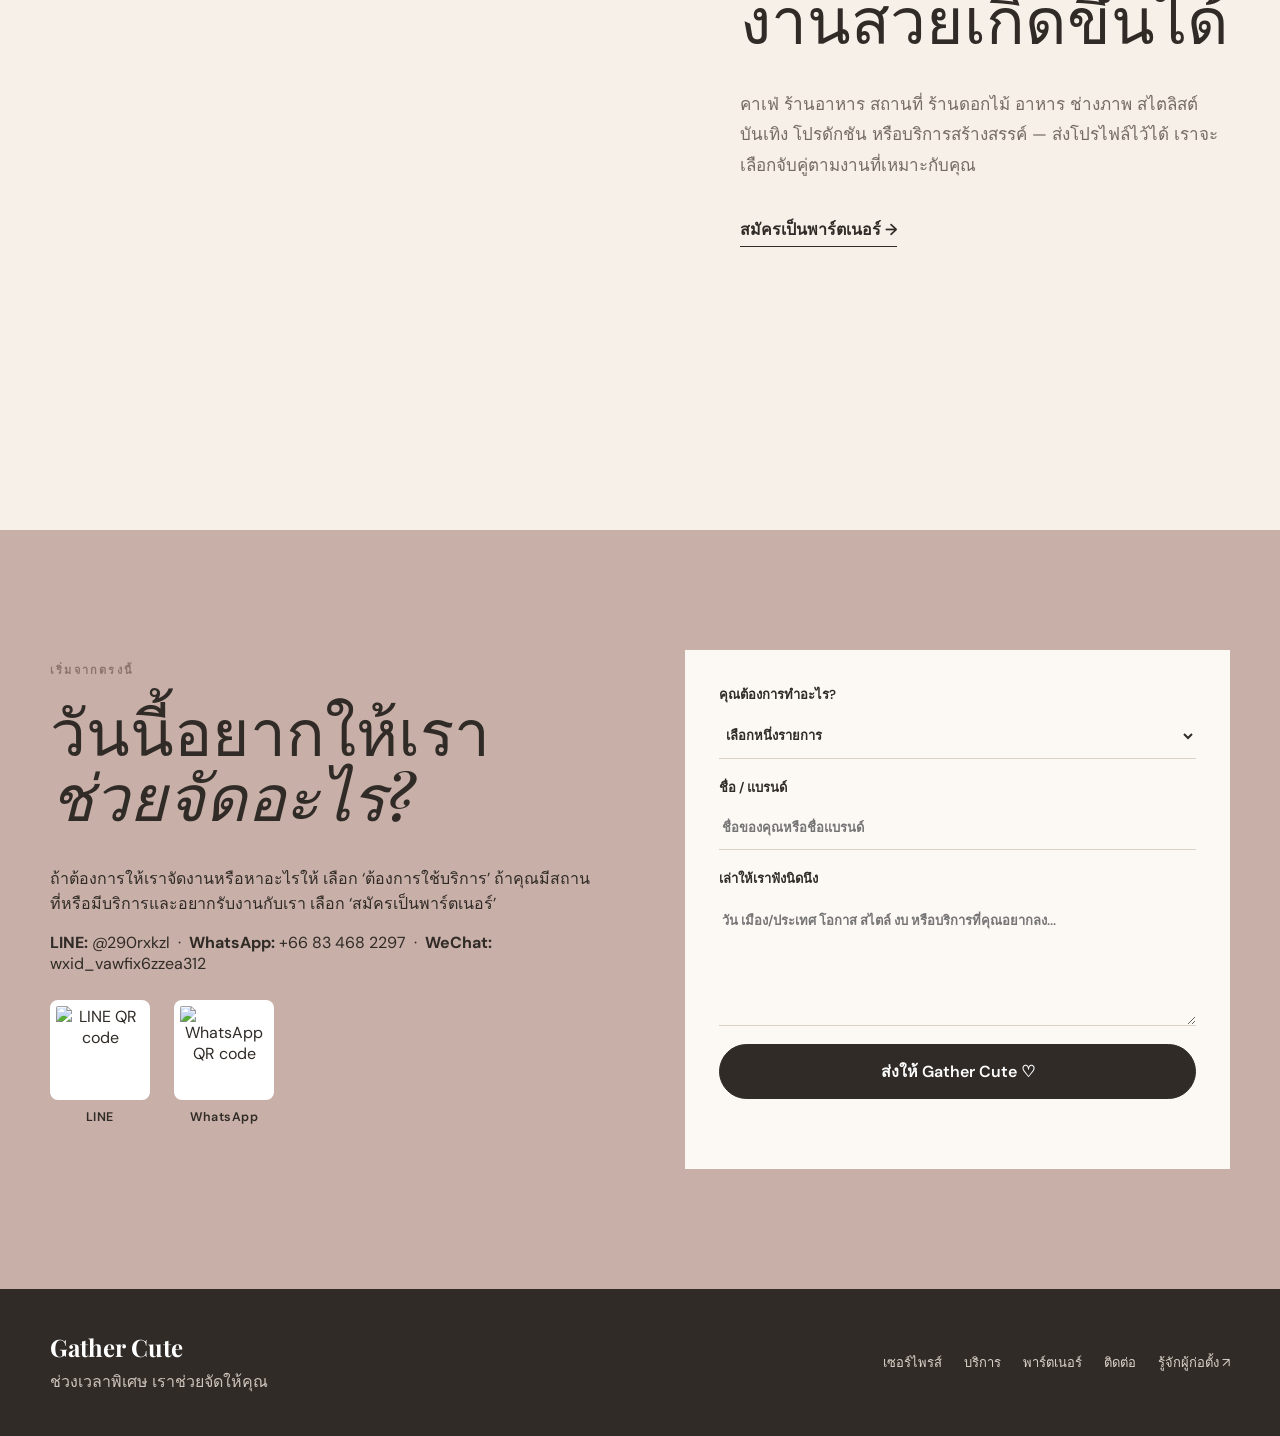
==== commit 2c62ca75: "Temporarily remove WeChat QR from Gather Cute contact area" ====
--- a/index.html
+++ b/index.html
@@ -98,10 +98,6 @@
               <img src="https://api.qrserver.com/v1/create-qr-code/?size=240x240&amp;format=svg&amp;margin=12&amp;data=https%3A%2F%2Fwa.me%2F66834682297" width="100" height="100" alt="WhatsApp QR code" loading="lazy">
             </a><span>WhatsApp</span>
           </div>
-          <div class="contact-qr-item">
-            <img src="[data-uri]" width="100" height="100" alt="Gather Cute WeChat QR code" loading="lazy">
-            <span>WeChat</span>
-          </div>
         </div>
       </div>
       <form class="contact-form" onsubmit="submitForm(event)">
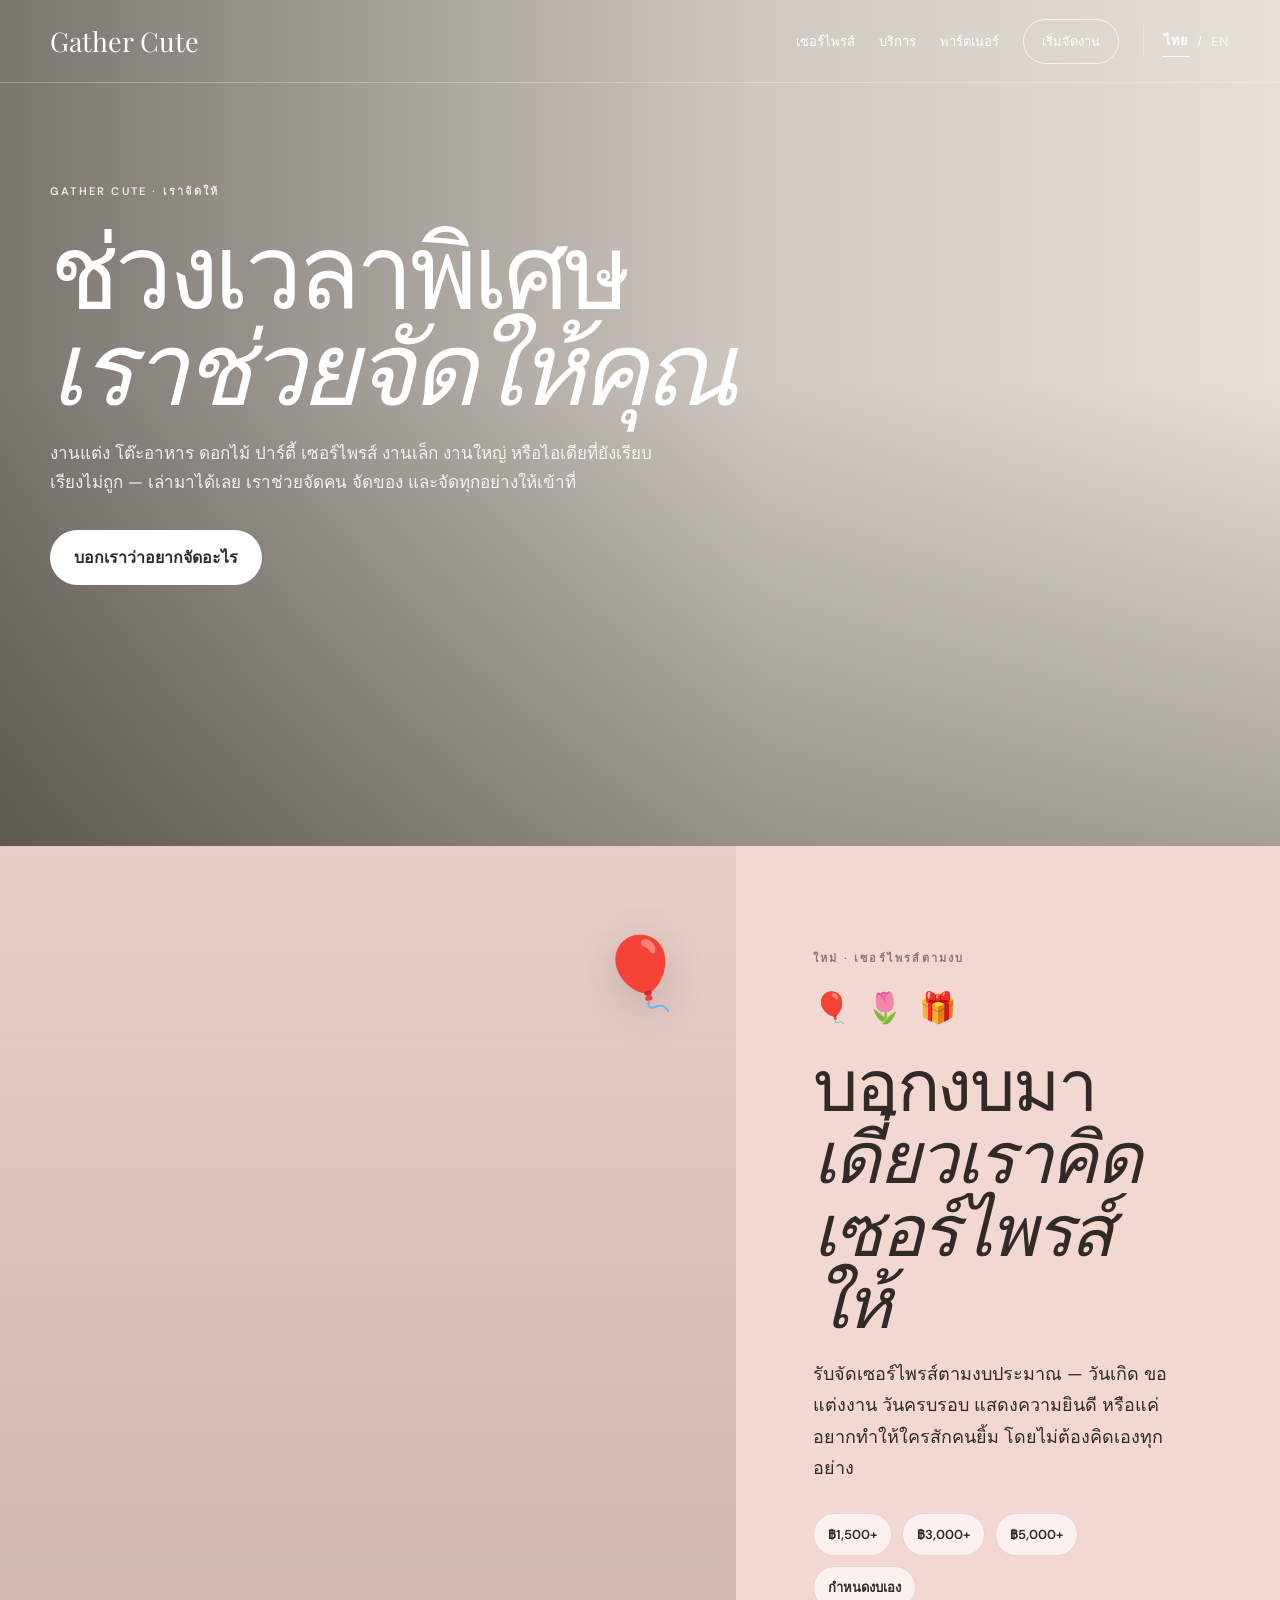
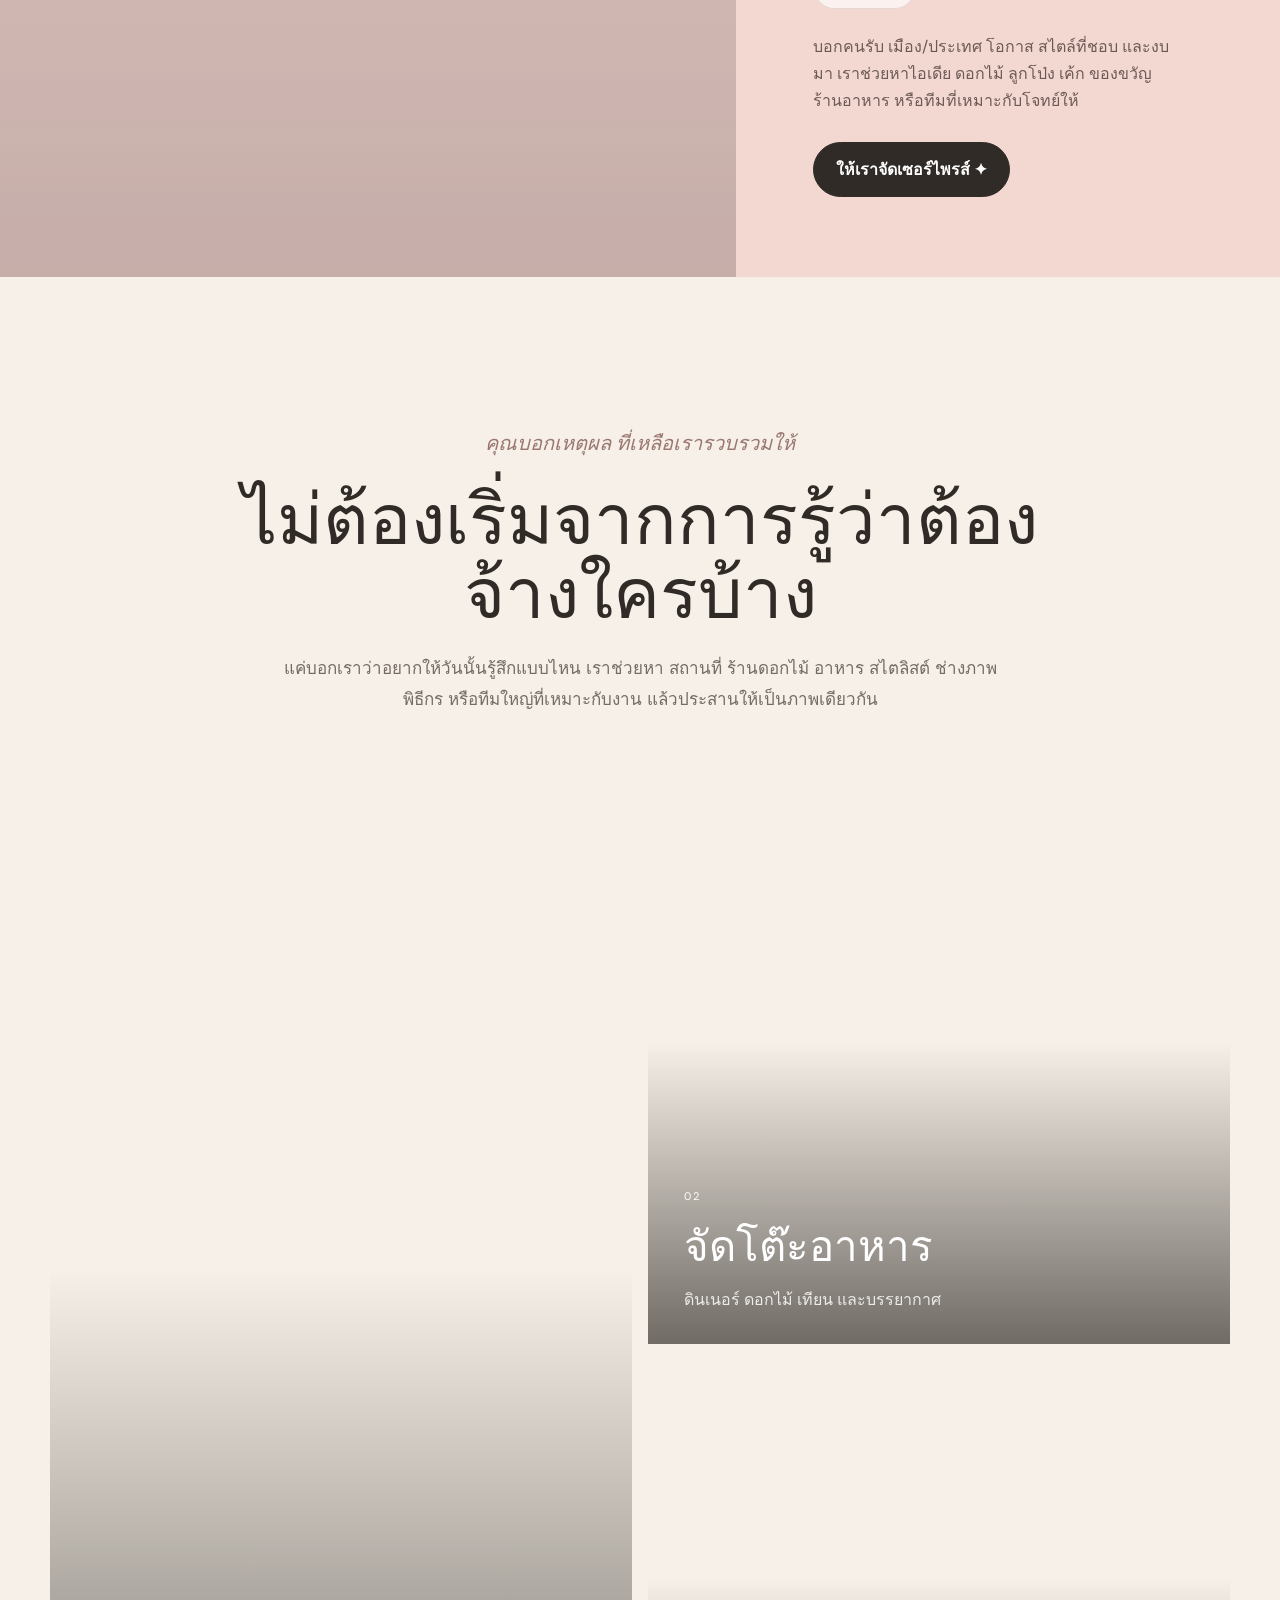
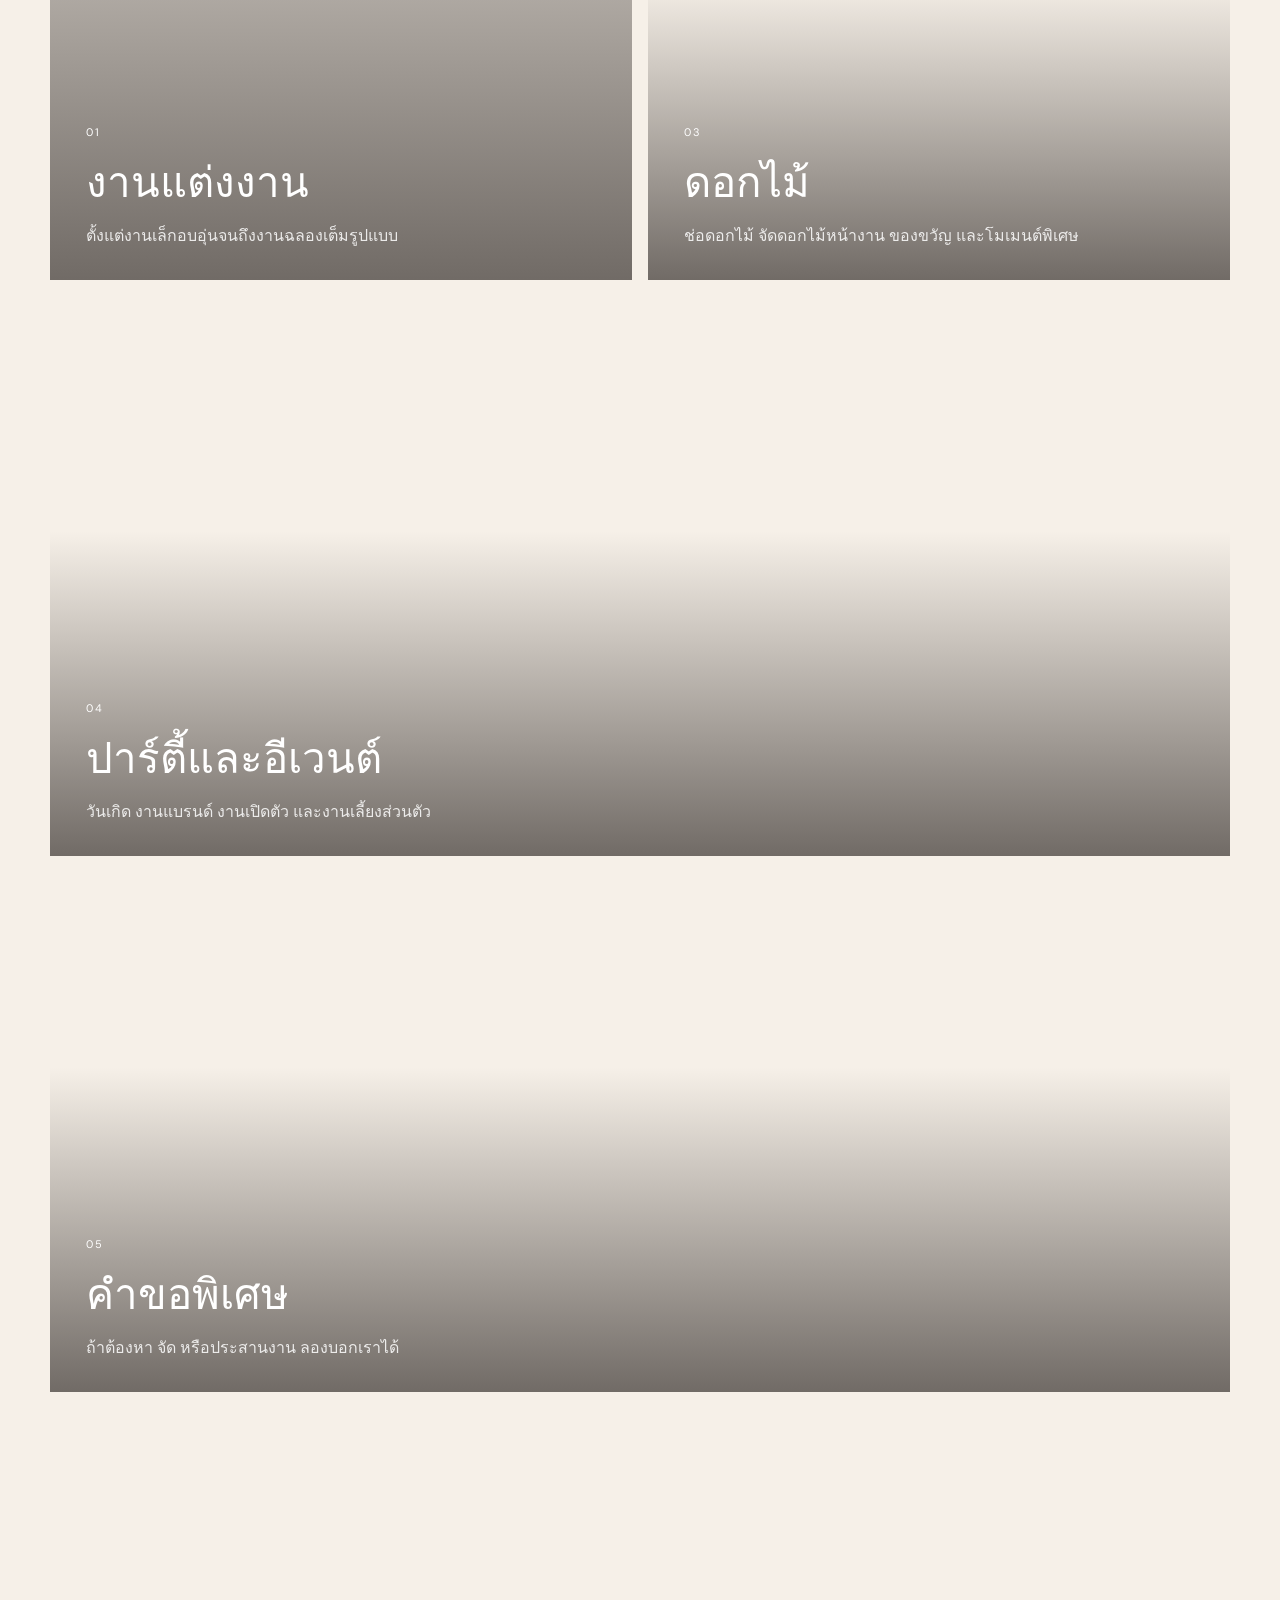
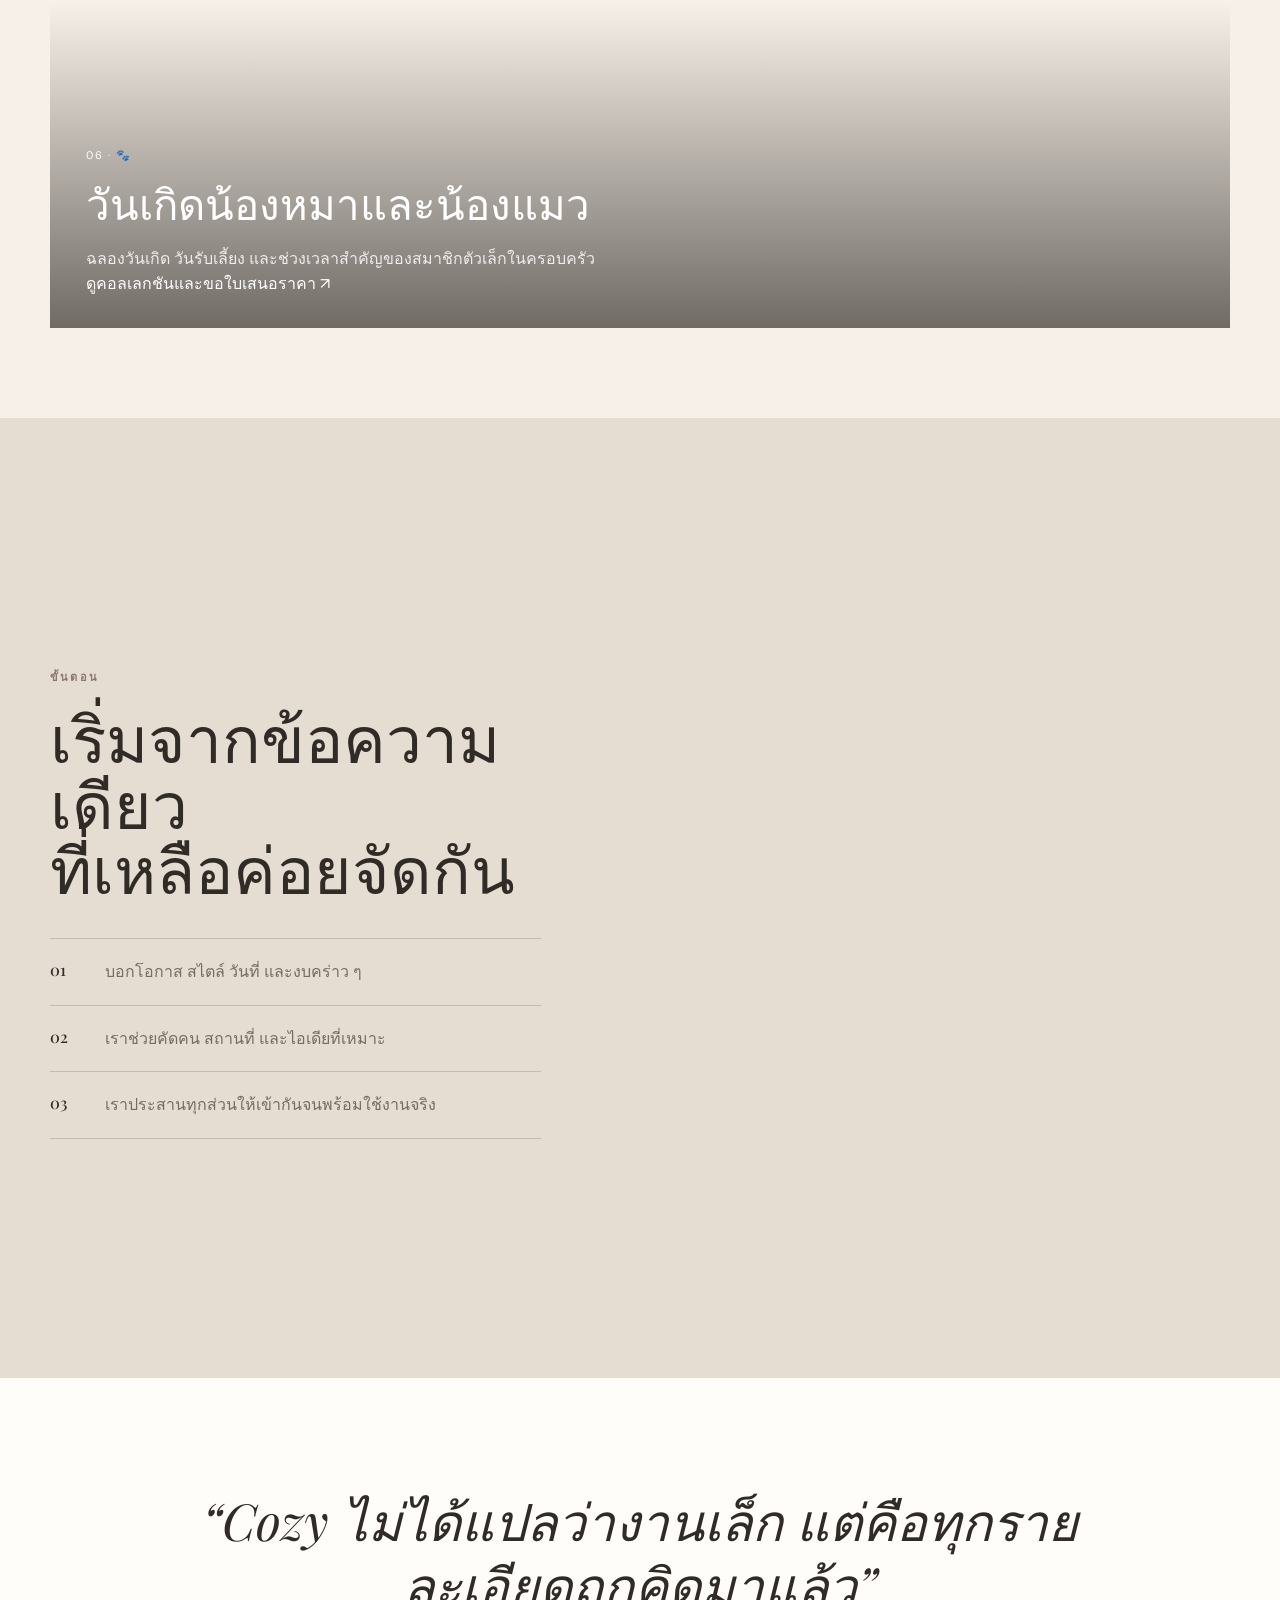
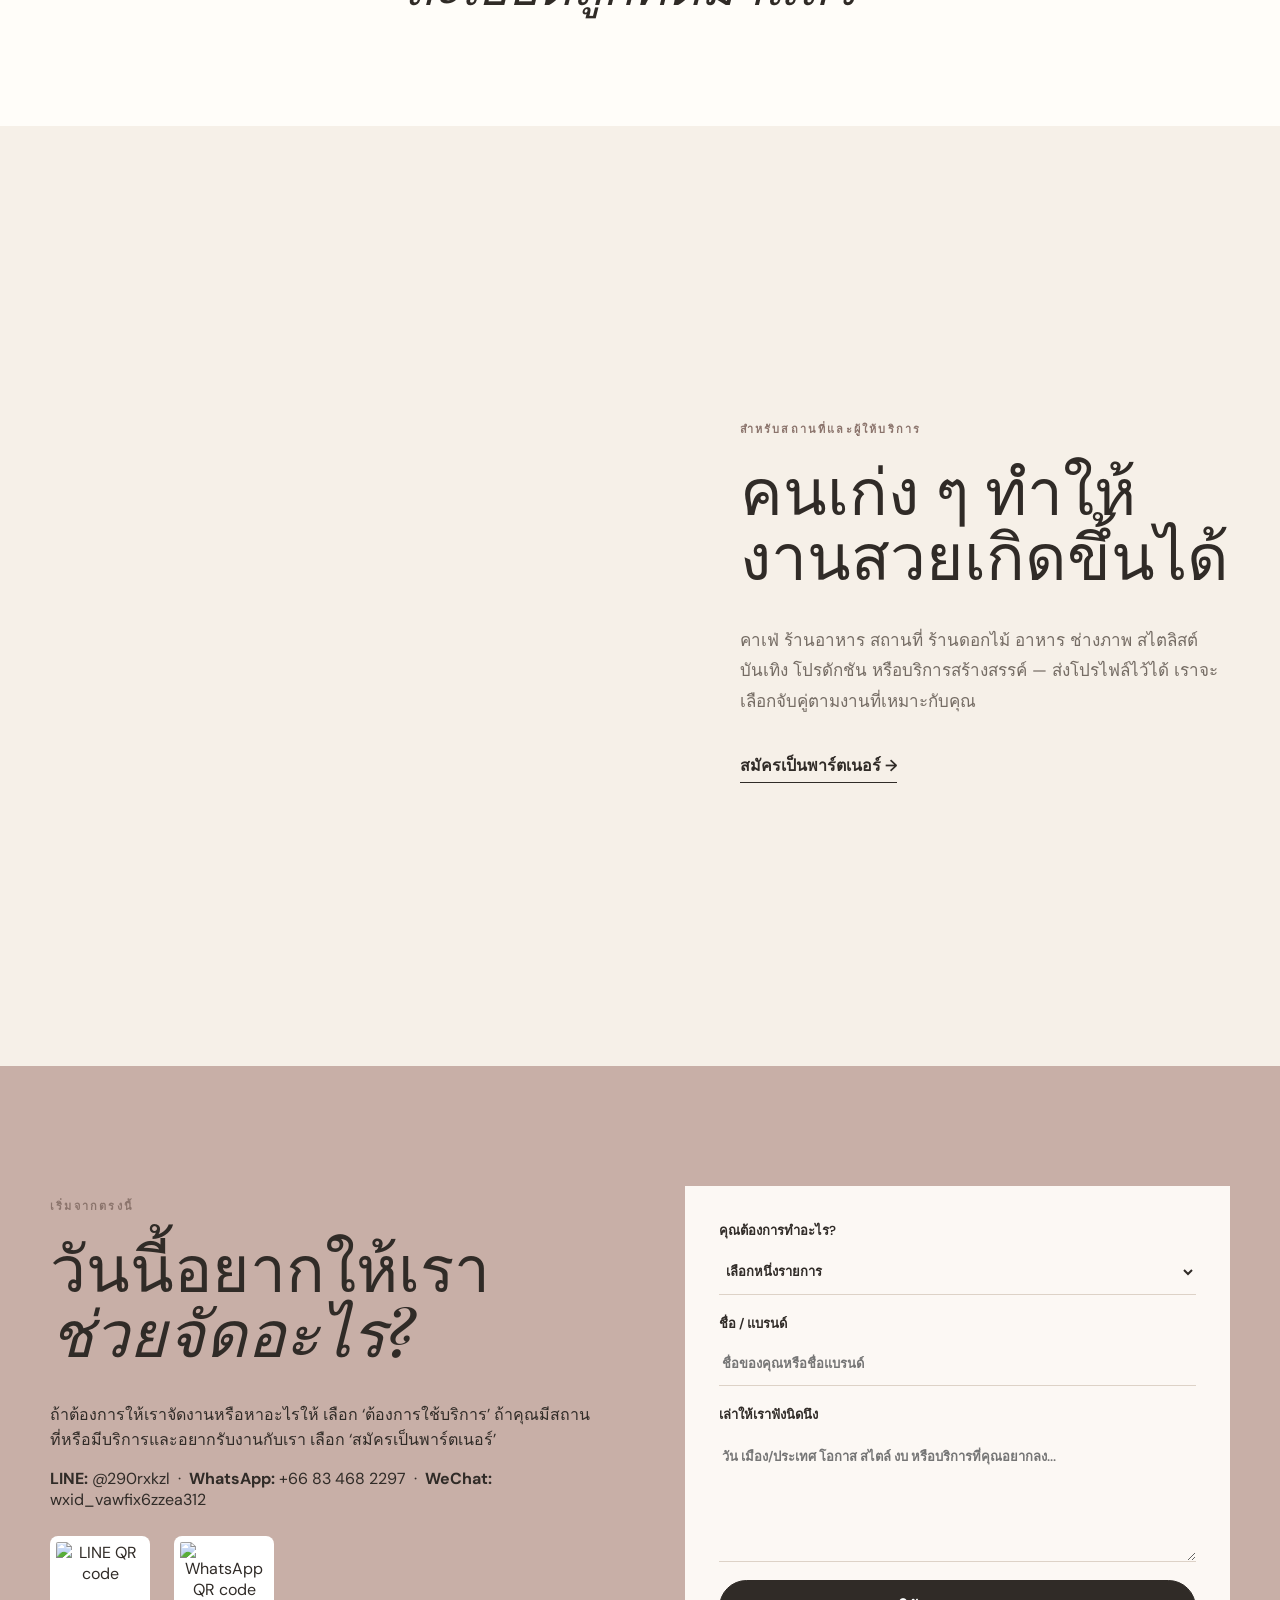
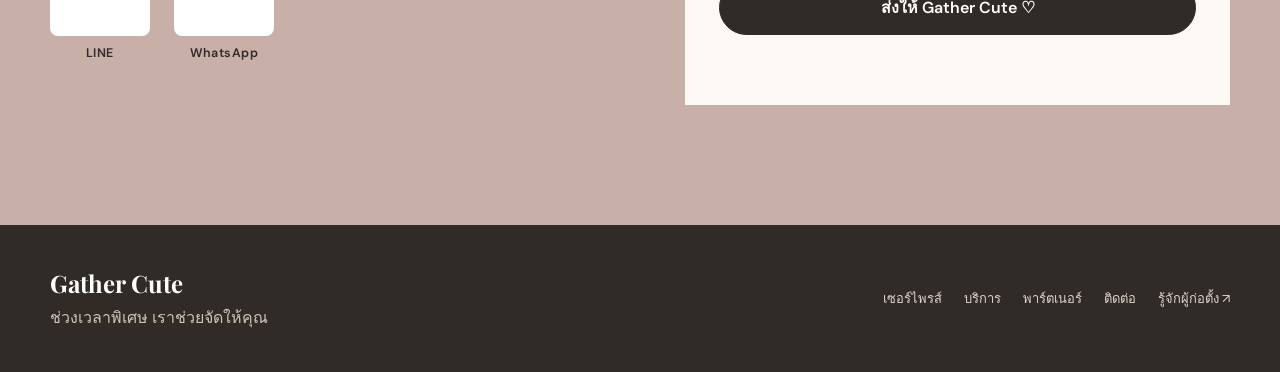
==== commit 79ddad6d: "Add pet celebrations service to homepage and enquiry form" ====
--- a/index.html
+++ b/index.html
@@ -5,7 +5,7 @@
   <meta name="viewport" content="width=device-width, initial-scale=1.0" />
   <meta name="google-site-verification" content="JTfPu8pGCNNY4Zmy3wCJ3q4v5frR5vVEw5Bgn_sKIt4" />
   <title>Gather Cute — Surprise, Events, Flowers & Styling</title>
-  <meta name="description" content="Gather Cute รับจัดเซอร์ไพรส์ตามงบ งานแต่ง ดอกไม้ ปาร์ตี้ โต๊ะอาหาร และ special requests พร้อมช่วยหา venue และ vendor" />
+  <meta name="description" content="Gather Cute รับจัดเซอร์ไพรส์ งานแต่ง ดอกไม้ ปาร์ตี้ และวันเกิดน้องหมาน้องแมว พร้อมช่วยหา venue และ vendor" />
   <link rel="preconnect" href="https://fonts.googleapis.com">
   <link rel="preconnect" href="https://fonts.gstatic.com" crossorigin>
   <link href="https://fonts.googleapis.com/css2?family=DM+Sans:wght@400;500;600&family=Playfair+Display:ital,wght@0,500;0,600;1,500&display=swap" rel="stylesheet">
@@ -66,6 +66,7 @@
       <article class="service-shot shot-flowers"><div class="shot-copy"><span>03</span><h3 data-th="ดอกไม้" data-en="Flowers">ดอกไม้</h3><p data-th="ช่อดอกไม้ จัดดอกไม้หน้างาน ของขวัญ และโมเมนต์พิเศษ" data-en="Bouquets, installations, gifting and floral moments.">ช่อดอกไม้ จัดดอกไม้หน้างาน ของขวัญ และโมเมนต์พิเศษ</p></div></article>
       <article class="service-shot wide shot-party"><div class="shot-copy"><span>04</span><h3 data-th="ปาร์ตี้และอีเวนต์" data-en="Parties & Events">ปาร์ตี้และอีเวนต์</h3><p data-th="วันเกิด งานแบรนด์ งานเปิดตัว และงานเลี้ยงส่วนตัว" data-en="Birthdays, brand gatherings, launches and private celebrations.">วันเกิด งานแบรนด์ งานเปิดตัว และงานเลี้ยงส่วนตัว</p></div></article>
       <article class="service-shot wide shot-special"><div class="shot-copy"><span>05</span><h3 data-th="คำขอพิเศษ" data-en="Special Requests">คำขอพิเศษ</h3><p data-th="ถ้าต้องหา จัด หรือประสานงาน ลองบอกเราได้" data-en="If it needs arranging, sourcing or coordinating, ask us.">ถ้าต้องหา จัด หรือประสานงาน ลองบอกเราได้</p></div></article>
+      <article class="service-shot wide shot-pet"><div class="shot-copy"><span>06 · 🐾</span><h3 data-th="วันเกิดน้องหมาและน้องแมว" data-en="Pet Birthdays & Celebrations">วันเกิดน้องหมาและน้องแมว</h3><p data-th="ฉลองวันเกิด วันรับเลี้ยง และช่วงเวลาสำคัญของสมาชิกตัวเล็กในครอบครัว" data-en="Birthdays, gotcha days and heartfelt moments for the little members of your family.">ฉลองวันเกิด วันรับเลี้ยง และช่วงเวลาสำคัญของสมาชิกตัวเล็กในครอบครัว</p><a class="pet-gallery-link" href="/pet-celebrations.html" data-th="ดูคอลเลกชันและขอใบเสนอราคา ↗" data-en="Explore collections & request a quote ↗">ดูคอลเลกชันและขอใบเสนอราคา ↗</a></div></article>
     </section>
 
     <section id="mood" class="mood-section"><div class="container mood-grid">
@@ -105,7 +106,7 @@
           <select id="service-select" required>
             <option value="" data-th="เลือกหนึ่งรายการ" data-en="Choose one">เลือกหนึ่งรายการ</option>
             <optgroup label="ต้องการใช้บริการ" data-th-label="ต้องการใช้บริการ" data-en-label="I need a service">
-              <option data-th="เซอร์ไพรส์ตามงบ" data-en="Surprise by Budget">เซอร์ไพรส์ตามงบ</option><option data-th="งานแต่งงาน" data-en="Wedding">งานแต่งงาน</option><option data-th="ดินเนอร์ / จัดโต๊ะอาหาร" data-en="Private dinner / table styling">ดินเนอร์ / จัดโต๊ะอาหาร</option><option data-th="ดอกไม้" data-en="Flowers">ดอกไม้</option><option data-th="ปาร์ตี้ / อีเวนต์" data-en="Party / event">ปาร์ตี้ / อีเวนต์</option><option data-th="หาสถานที่ / ผู้ให้บริการ" data-en="Venue / vendor sourcing">หาสถานที่ / ผู้ให้บริการ</option><option data-th="คำขอพิเศษ" data-en="Special request">คำขอพิเศษ</option>
+              <option data-th="เซอร์ไพรส์ตามงบ" data-en="Surprise by Budget">เซอร์ไพรส์ตามงบ</option><option data-th="งานแต่งงาน" data-en="Wedding">งานแต่งงาน</option><option data-th="ดินเนอร์ / จัดโต๊ะอาหาร" data-en="Private dinner / table styling">ดินเนอร์ / จัดโต๊ะอาหาร</option><option data-th="ดอกไม้" data-en="Flowers">ดอกไม้</option><option data-th="ปาร์ตี้ / อีเวนต์" data-en="Party / event">ปาร์ตี้ / อีเวนต์</option><option data-th="หาสถานที่ / ผู้ให้บริการ" data-en="Venue / vendor sourcing">หาสถานที่ / ผู้ให้บริการ</option><option data-th="วันเกิดน้องหมา / น้องแมว" data-en="Pet birthday / celebration">วันเกิดน้องหมา / น้องแมว</option><option data-th="คำขอพิเศษ" data-en="Special request">คำขอพิเศษ</option>
             </optgroup>
             <optgroup label="สมัครเป็นพาร์ตเนอร์" data-th-label="สมัครเป็นพาร์ตเนอร์" data-en-label="I want to become a partner">
               <option data-th="ลงสถานที่ของฉัน" data-en="List my venue">ลงสถานที่ของฉัน</option><option data-th="ลงบริการร้านดอกไม้" data-en="List my flower / florist service">ลงบริการร้านดอกไม้</option><option data-th="ลงบริการอาหาร / Catering" data-en="List my catering service">ลงบริการอาหาร / Catering</option><option data-th="ลงบริการถ่ายภาพ / วิดีโอ" data-en="List my photography / video service">ลงบริการถ่ายภาพ / วิดีโอ</option><option data-th="ลงบริการจัดตกแต่ง" data-en="List my styling / decoration service">ลงบริการจัดตกแต่ง</option><option data-th="ลงบริการอื่น ๆ" data-en="List another service">ลงบริการอื่น ๆ</option>
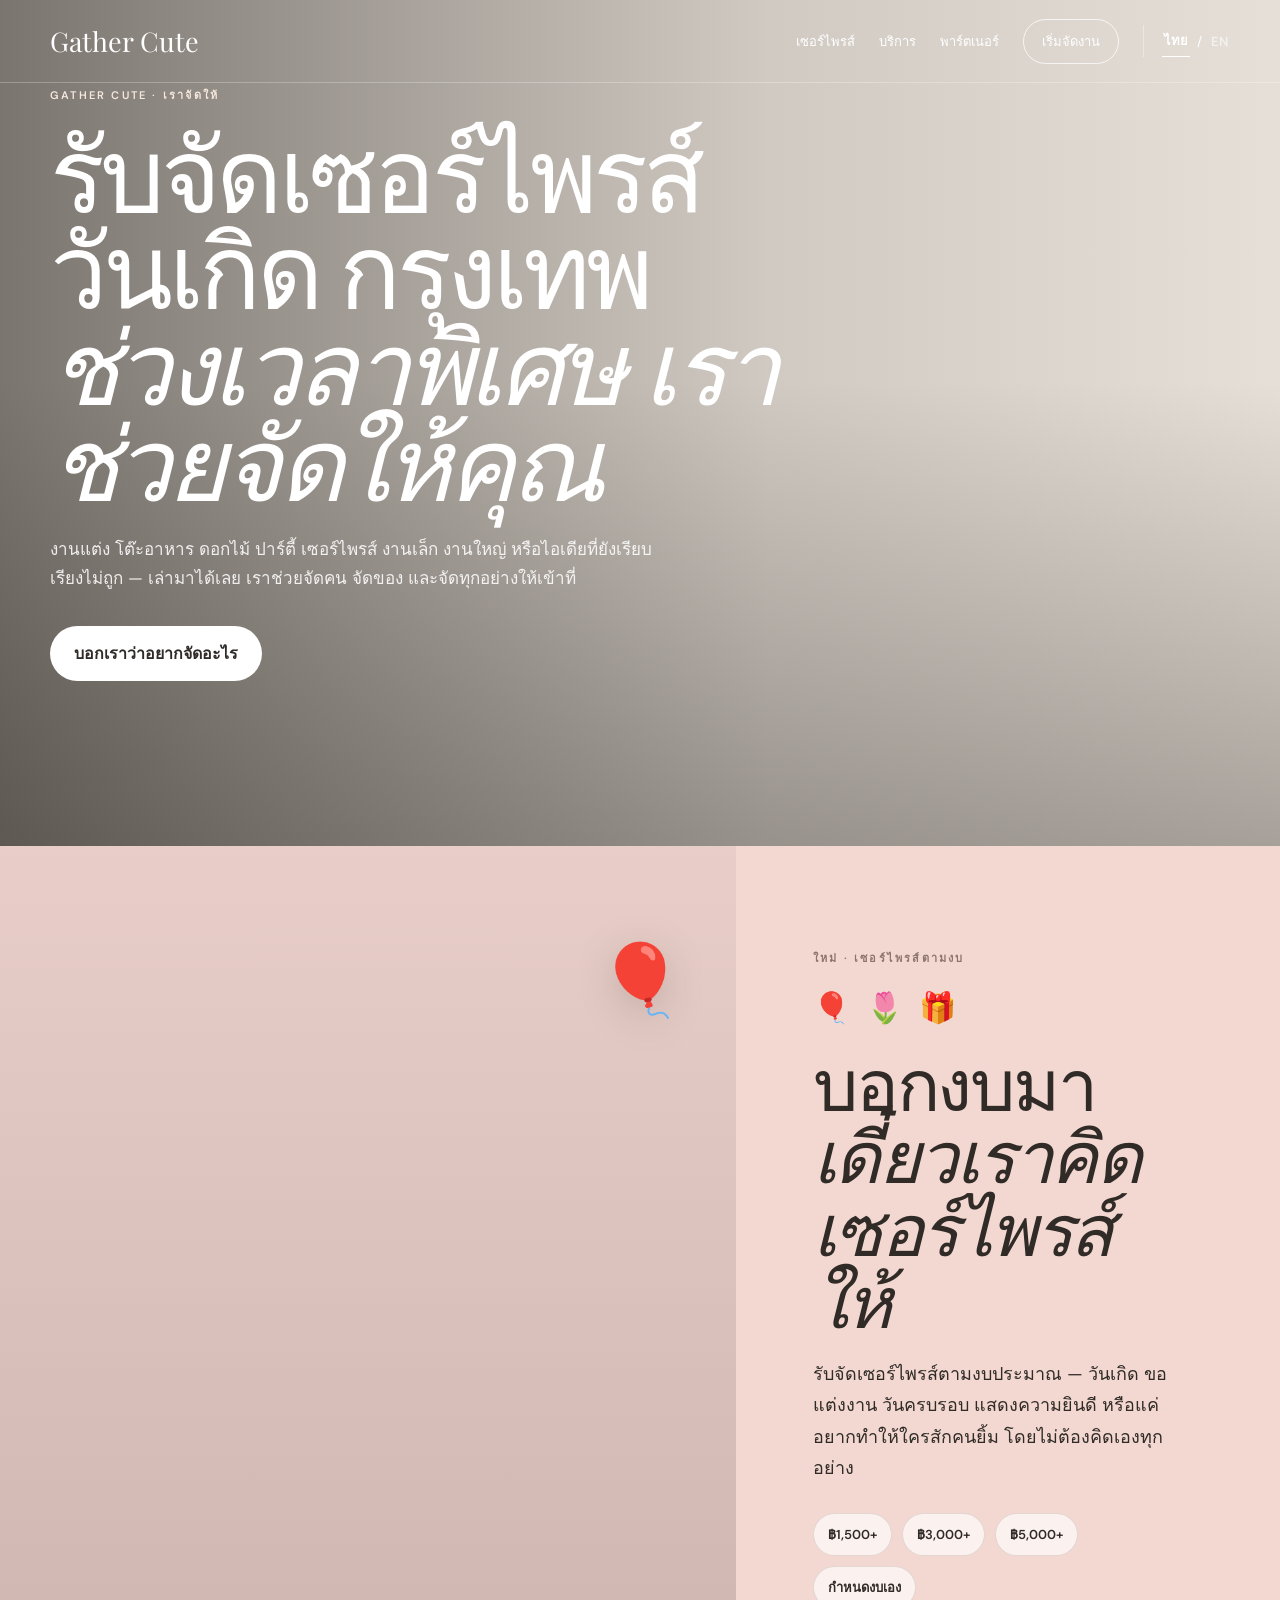
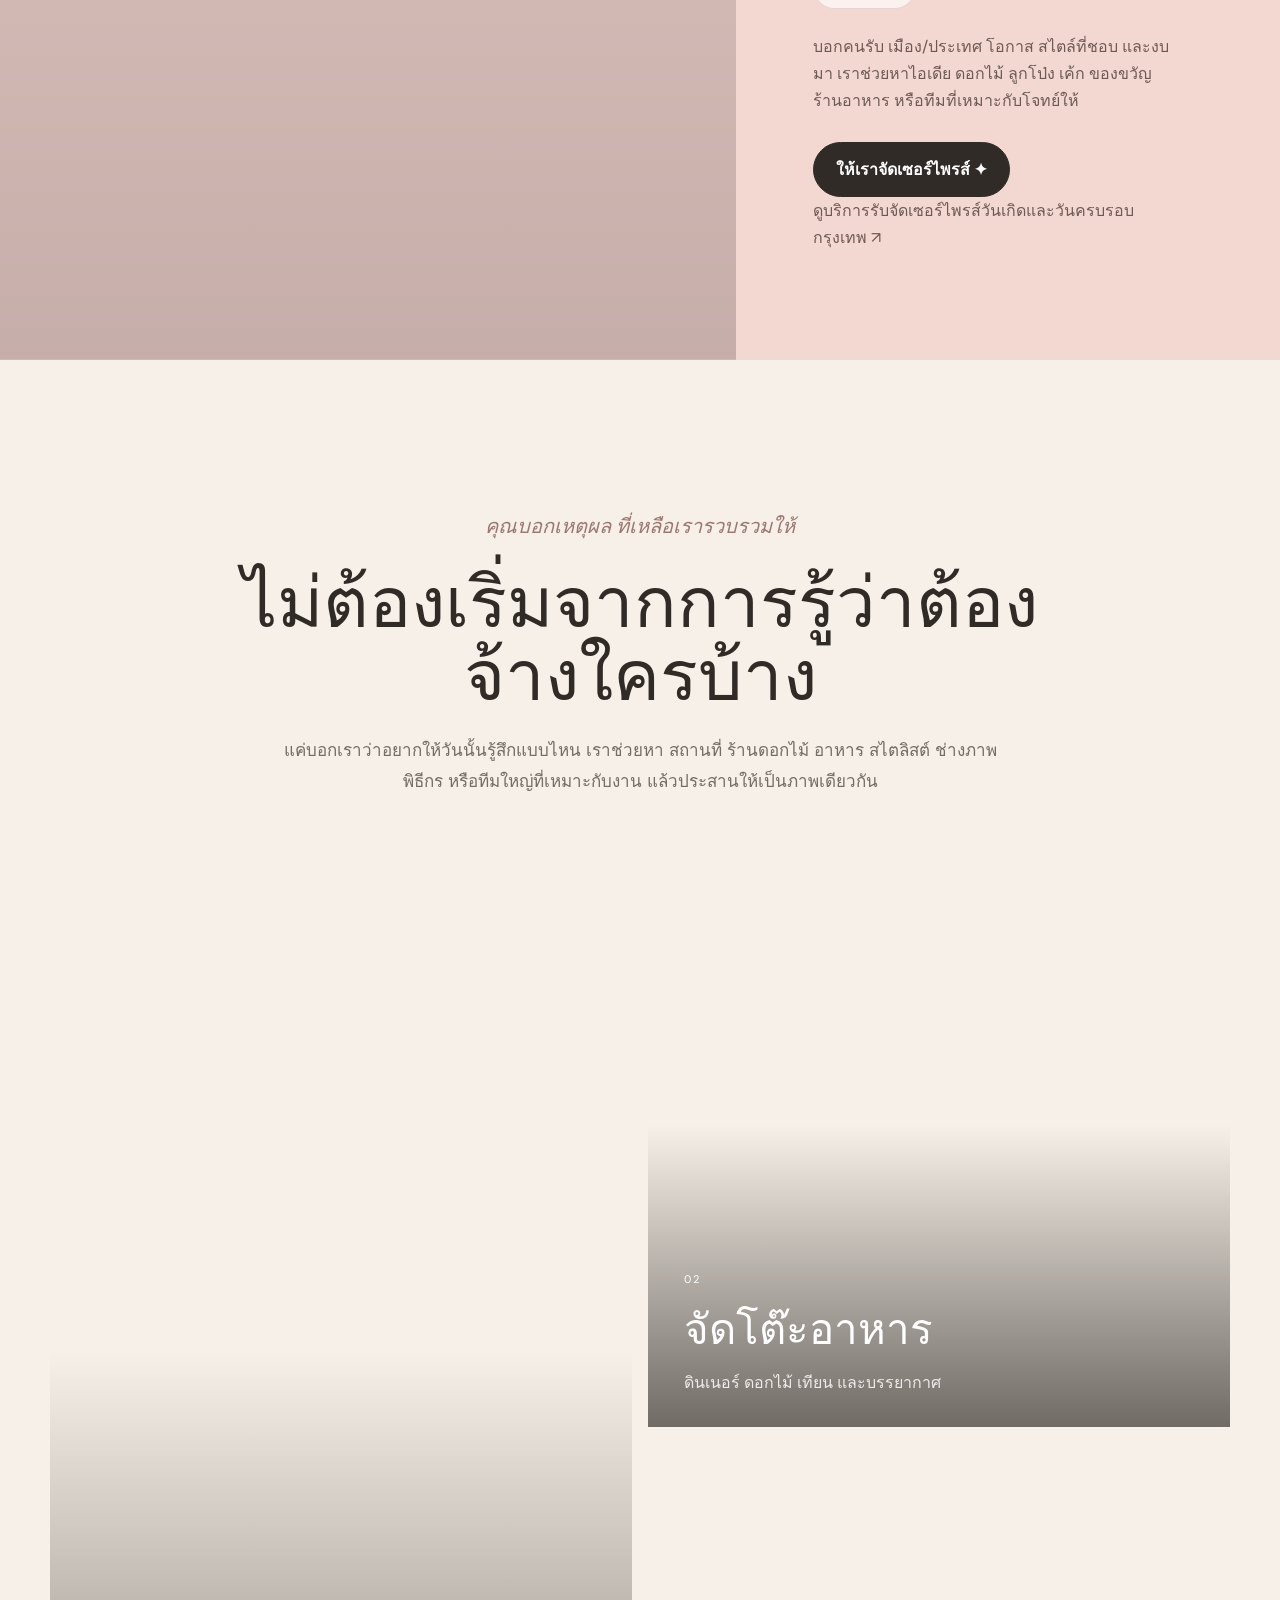
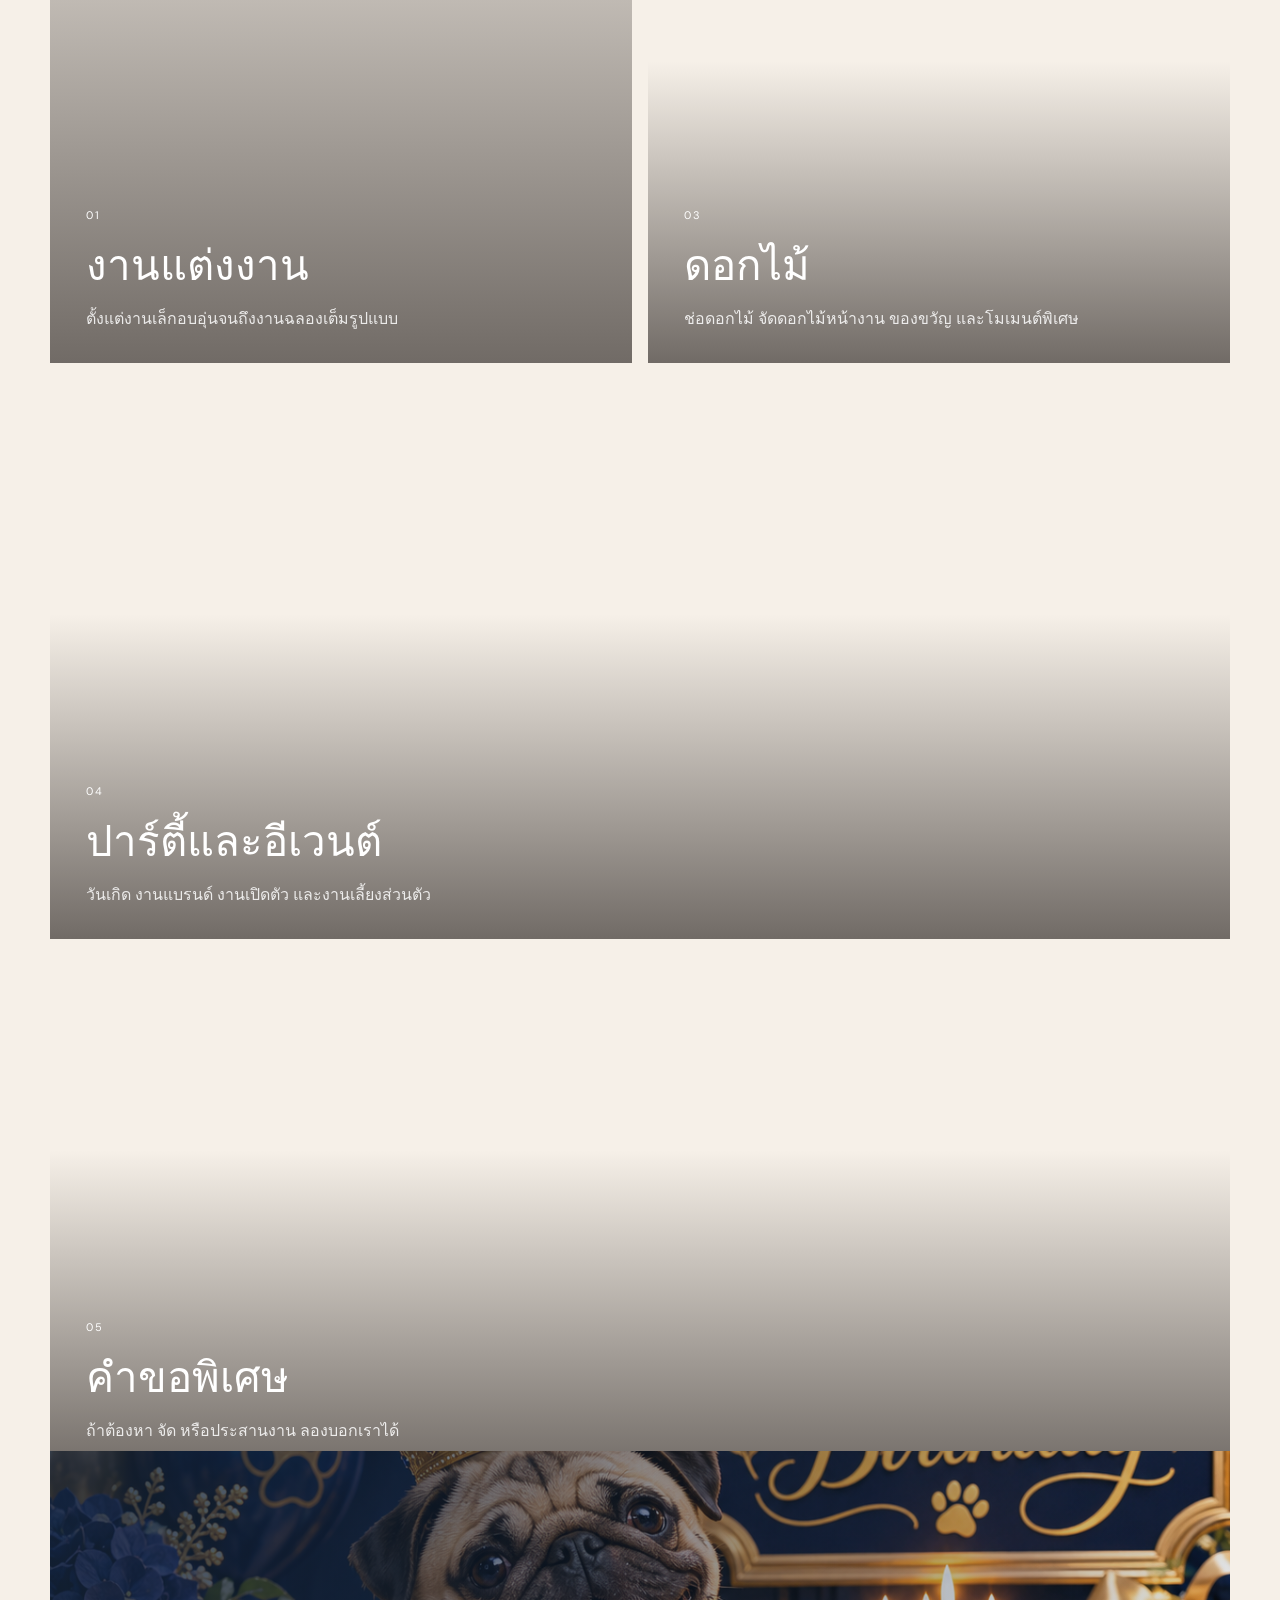
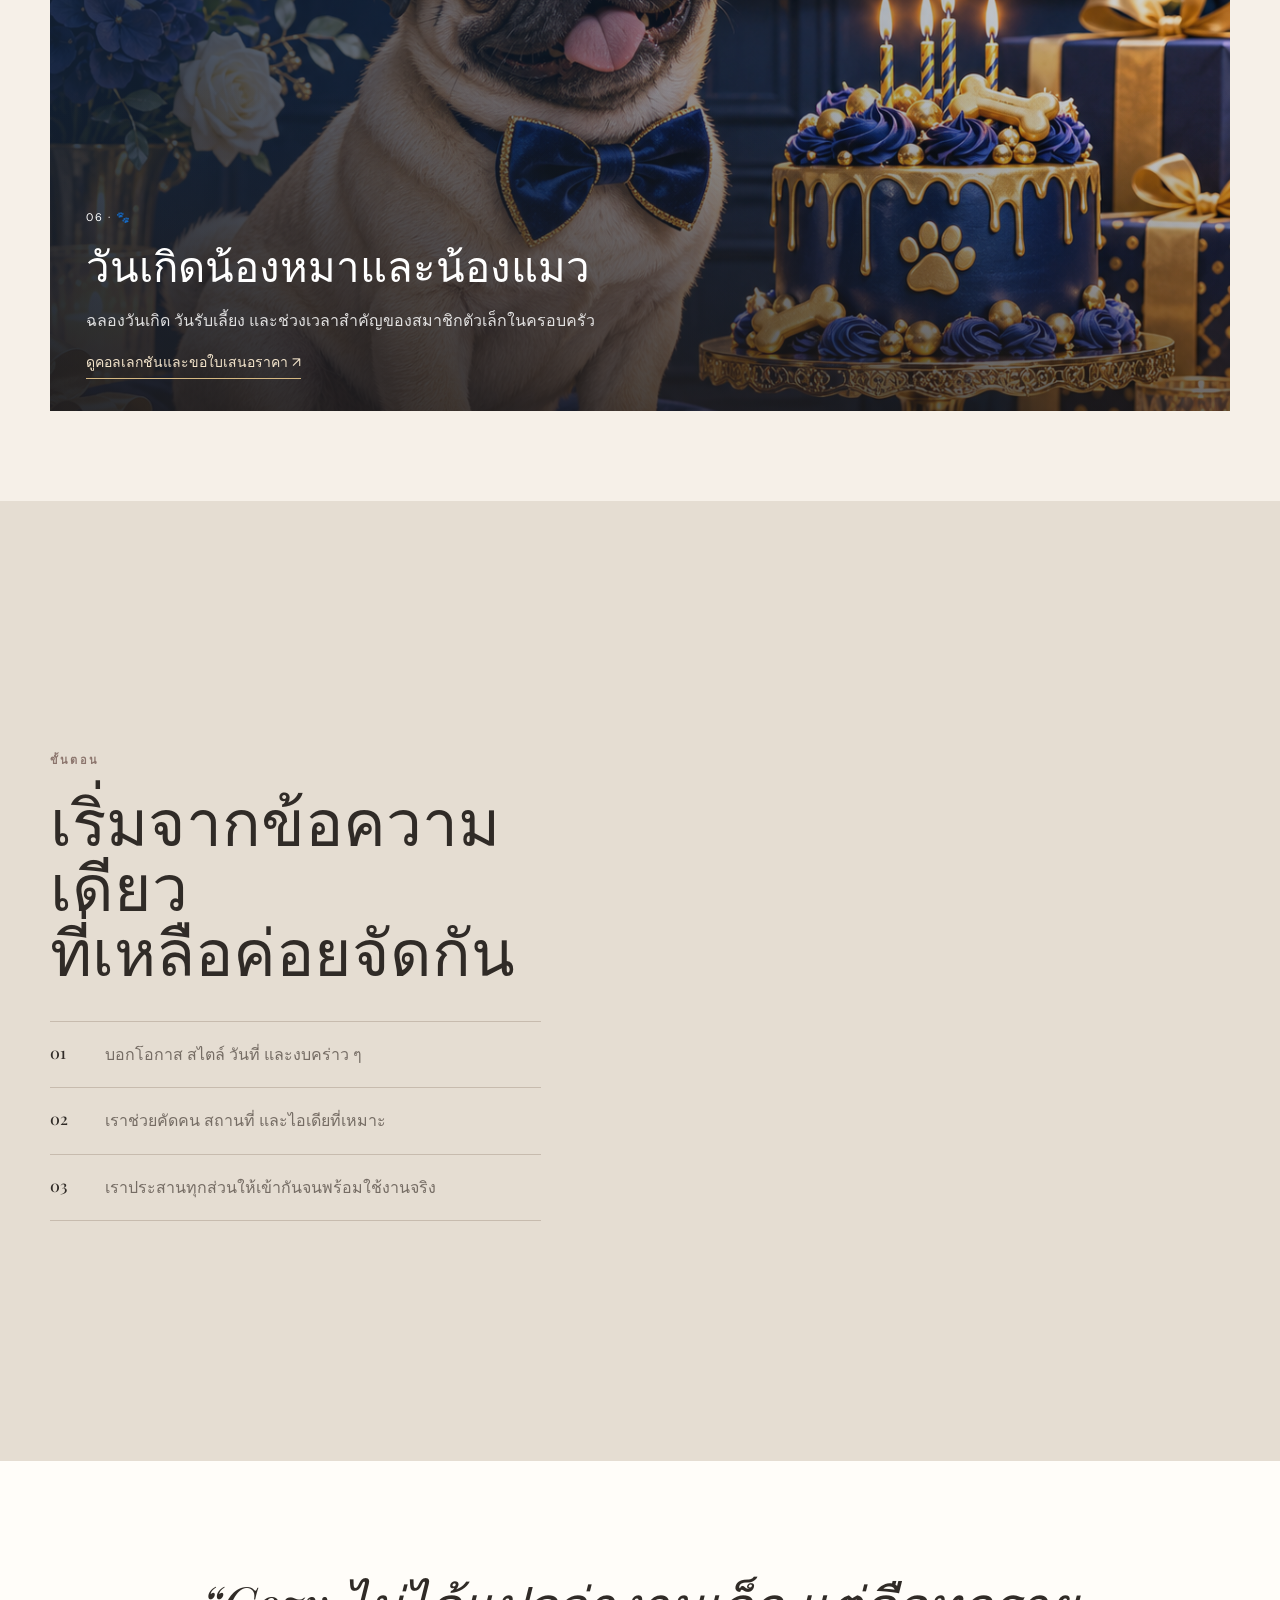
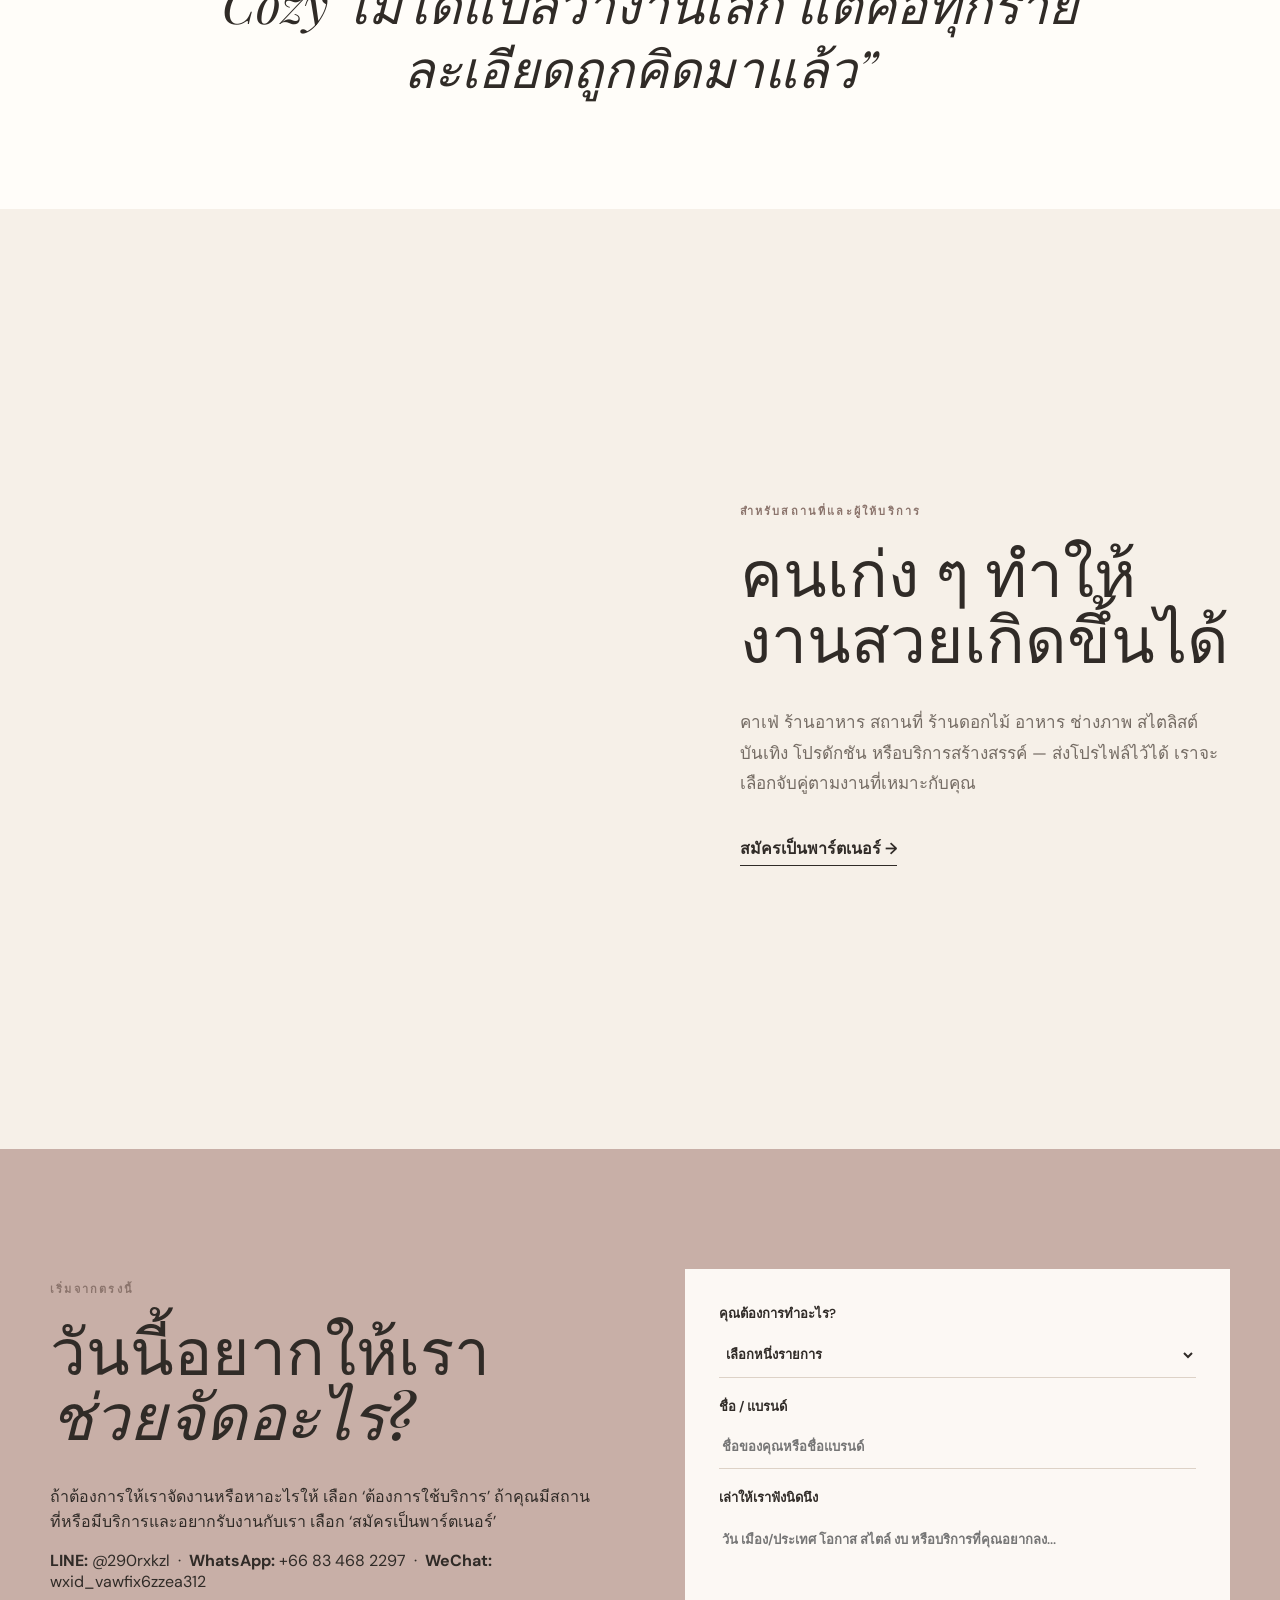
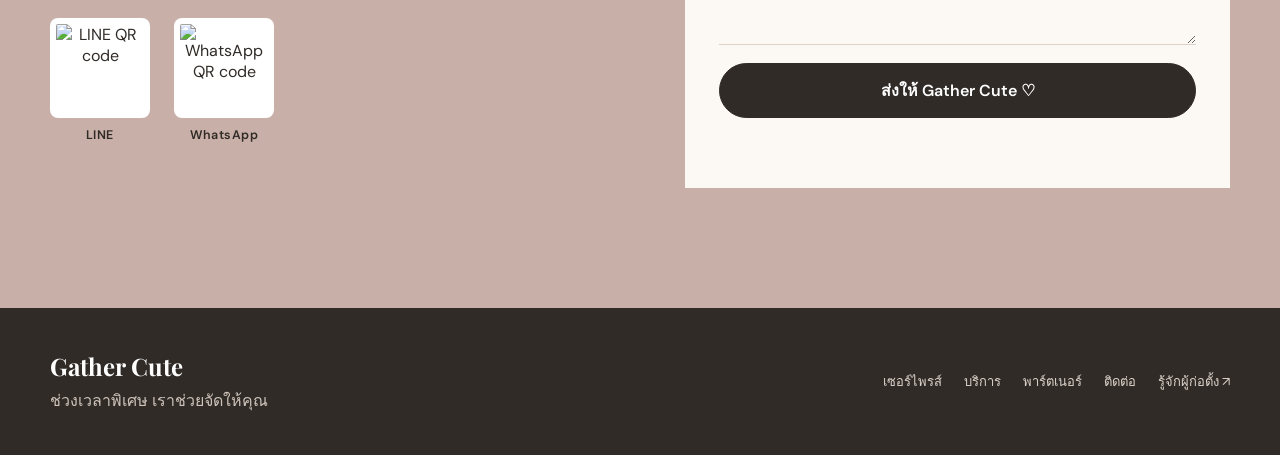
==== commit 09517f6b: "SEO: target Bangkok birthday surprise search intent on homepage" ====
--- a/index.html
+++ b/index.html
@@ -4,8 +4,18 @@
   <meta charset="UTF-8" />
   <meta name="viewport" content="width=device-width, initial-scale=1.0" />
   <meta name="google-site-verification" content="JTfPu8pGCNNY4Zmy3wCJ3q4v5frR5vVEw5Bgn_sKIt4" />
-  <title>Gather Cute — Surprise, Events, Flowers & Styling</title>
-  <meta name="description" content="Gather Cute รับจัดเซอร์ไพรส์ งานแต่ง ดอกไม้ ปาร์ตี้ และวันเกิดน้องหมาน้องแมว พร้อมช่วยหา venue และ vendor" />
+  <title>รับจัดเซอร์ไพรส์วันเกิด กรุงเทพ | ตกแต่งเซอร์ไพรส์โรงแรม | Gather Cute</title>
+  <meta name="description" content="Gather Cute รับจัดเซอร์ไพรส์วันเกิด วันครบรอบ และจัดห้องเซอร์ไพรส์โรงแรมในกรุงเทพฯ พร้อมดอกไม้ ลูกโป่ง เค้ก และการตกแต่งตามสไตล์และงบประมาณ สอบถามรายละเอียดได้เลย" />
+  <meta name="robots" content="index,follow,max-image-preview:large" />
+  <link rel="canonical" href="https://gather-cute.vercel.app/" />
+  <link rel="alternate" hreflang="th" href="https://gather-cute.vercel.app/" />
+  <link rel="alternate" hreflang="en" href="https://gather-cute.vercel.app/en/surprise.html" />
+  <meta property="og:type" content="website" />
+  <meta property="og:locale" content="th_TH" />
+  <meta property="og:title" content="Gather Cute | รับจัดเซอร์ไพรส์วันเกิดและวันครบรอบในกรุงเทพ" />
+  <meta property="og:description" content="บริการจัดเซอร์ไพรส์วันเกิด วันครบรอบ ตกแต่งห้องโรงแรม ดอกไม้ ลูกโป่ง และประสานงานตามงบในกรุงเทพ" />
+  <meta property="og:url" content="https://gather-cute.vercel.app/" />
+  <script type="application/ld+json">{"@context":"https://schema.org","@type":"Organization","name":"Gather Cute","url":"https://gather-cute.vercel.app/","description":"บริการวางแผนและจัดเซอร์ไพรส์วันเกิด วันครบรอบ ตกแต่งห้องโรงแรม และจัดงานเล็กในกรุงเทพ","areaServed":{"@type":"City","name":"Bangkok"},"hasOfferCatalog":{"@type":"OfferCatalog","name":"Surprise and celebration services","itemListElement":[{"@type":"OfferCatalog","name":"Birthday and anniversary surprises","url":"https://gather-cute.vercel.app/surprise.html"},{"@type":"OfferCatalog","name":"Pet birthday celebrations","url":"https://gather-cute.vercel.app/pet-celebrations.html"}]}}</script>
   <link rel="preconnect" href="https://fonts.googleapis.com">
   <link rel="preconnect" href="https://fonts.gstatic.com" crossorigin>
   <link href="https://fonts.googleapis.com/css2?family=DM+Sans:wght@400;500;600&family=Playfair+Display:ital,wght@0,500;0,600;1,500&display=swap" rel="stylesheet">
@@ -35,7 +45,7 @@
       <div class="hero-overlay"></div>
       <div class="hero-content container"><div class="hero-copy">
         <p class="eyebrow light" data-th="Gather Cute · เราจัดให้" data-en="Gatherings, softly put together">Gather Cute · เราจัดให้</p>
-        <h1 data-th-html="ช่วงเวลาพิเศษ<br><em>เราช่วยจัดให้คุณ</em>" data-en-html="Beautiful moments,<br><em>arranged for you.</em>">ช่วงเวลาพิเศษ<br><em>เราช่วยจัดให้คุณ</em></h1>
+        <h1 data-th-html="รับจัดเซอร์ไพรส์วันเกิด กรุงเทพ<br><em>ช่วงเวลาพิเศษ เราช่วยจัดให้คุณ</em>" data-en-html="Birthday & Romantic Surprises in Bangkok<br><em>Beautiful moments, arranged for you.</em>">รับจัดเซอร์ไพรส์วันเกิด กรุงเทพ<br><em>ช่วงเวลาพิเศษ เราช่วยจัดให้คุณ</em></h1>
         <p class="hero-text" data-th="งานแต่ง โต๊ะอาหาร ดอกไม้ ปาร์ตี้ เซอร์ไพรส์ งานเล็ก งานใหญ่ หรือไอเดียที่ยังเรียบเรียงไม่ถูก — เล่ามาได้เลย เราช่วยจัดคน จัดของ และจัดทุกอย่างให้เข้าที่" data-en="Weddings, private tables, flowers, parties, surprises, small moments or big celebrations — tell us what you need and we’ll arrange the people, pieces and details.">งานแต่ง โต๊ะอาหาร ดอกไม้ ปาร์ตี้ เซอร์ไพรส์ งานเล็ก งานใหญ่ หรือไอเดียที่ยังเรียบเรียงไม่ถูก — เล่ามาได้เลย เราช่วยจัดคน จัดของ และจัดทุกอย่างให้เข้าที่</p>
         <a class="btn hero-btn" href="#contact" data-th="บอกเราว่าอยากจัดอะไร" data-en="Tell us what you need">บอกเราว่าอยากจัดอะไร</a>
       </div></div>
@@ -51,6 +61,7 @@
         <div class="budget-chips"><span>฿1,500+</span><span>฿3,000+</span><span>฿5,000+</span><span data-th="กำหนดงบเอง" data-en="Custom">กำหนดงบเอง</span></div>
         <p class="surprise-note" data-th="บอกคนรับ เมือง/ประเทศ โอกาส สไตล์ที่ชอบ และงบมา เราช่วยหาไอเดีย ดอกไม้ ลูกโป่ง เค้ก ของขวัญ ร้านอาหาร หรือทีมที่เหมาะกับโจทย์ให้" data-en="Tell us the recipient, city/country, occasion, mood and budget. We can source ideas, flowers, balloons, cakes, gifts, restaurants or the right local team.">บอกคนรับ เมือง/ประเทศ โอกาส สไตล์ที่ชอบ และงบมา เราช่วยหาไอเดีย ดอกไม้ ลูกโป่ง เค้ก ของขวัญ ร้านอาหาร หรือทีมที่เหมาะกับโจทย์ให้</p>
         <a class="btn primary" href="#contact" data-th="ให้เราจัดเซอร์ไพรส์ ✦" data-en="Plan my surprise ✦">ให้เราจัดเซอร์ไพรส์ ✦</a>
+        <p class="surprise-note"><a href="/surprise.html" data-th="ดูบริการรับจัดเซอร์ไพรส์วันเกิดและวันครบรอบ กรุงเทพ ↗" data-en="Explore Bangkok birthday and anniversary surprise services ↗">ดูบริการรับจัดเซอร์ไพรส์วันเกิดและวันครบรอบ กรุงเทพ ↗</a></p>
       </div>
     </section>
 
--- a/styles.css
+++ b/styles.css
@@ -9,4 +9,9 @@
 .quote-band{padding:110px 0;background:var(--paper);text-align:center}.quote-band p{font-family:'Playfair Display',serif;font-style:italic;font-size:clamp(34px,4vw,56px);line-height:1.25;max-width:980px;margin:auto}.partners{display:grid;grid-template-columns:1.1fr .9fr;gap:90px;align-items:center;padding:130px 0}.partner-image{height:680px;background-image:url('https://images.unsplash.com/photo-1464366400600-7168b8af9bc3?auto=format&fit=crop&w=1200&q=86')}.partner-copy p:not(.eyebrow){color:var(--muted);font-size:17px;line-height:1.8}.text-link{display:inline-block;margin-top:20px;padding-bottom:4px;border-bottom:1px solid var(--ink);font-weight:600}
 .contact-section{background:#c8afa7;padding:120px 0}.contact-grid{display:grid;grid-template-columns:1fr 1fr;gap:90px;align-items:start}.contact-copy>p:last-child{max-width:500px;line-height:1.8}.contact-form{background:rgba(255,253,249,.94);padding:34px;display:grid;gap:18px}.contact-form label{display:grid;gap:8px;font-size:13px;font-weight:600}.contact-form input,.contact-form textarea,.contact-form select{width:100%;border:0;border-bottom:1px solid var(--line);padding:13px 3px;background:transparent;font:inherit;color:var(--ink);outline:none}.form-message{text-align:center;min-height:18px;font-size:13px;color:var(--muted)}footer{background:#302b27;color:white;padding:42px 0}.footer-inner{display:flex;justify-content:space-between;align-items:center}.footer-inner strong{font-family:'Playfair Display',serif;font-size:24px}.footer-inner p{color:#cfc4bb;margin:6px 0 0}.footer-links{display:flex;gap:22px;font-size:13px;color:#ddd3ca}
 @media(max-width:900px){.nav-links>a:not(.nav-cta){display:none}.nav-links{gap:12px}.language-switch{padding-left:10px}.hero{min-height:720px}.surprise-feature{grid-template-columns:1fr}.surprise-visual{min-height:620px}.surprise-panel{padding:70px 8vw}.service-gallery{grid-template-columns:1fr;grid-auto-rows:520px}.service-shot.tall{grid-row:auto}.service-shot.wide{grid-column:auto;height:auto}.mood-grid,.partners,.contact-grid{grid-template-columns:1fr;gap:55px}.mood-image,.partner-image{height:600px}.partners{padding:90px 0}}
-@media(max-width:620px){.container{width:min(100% - 28px,1180px)}.nav{height:68px}.brand{font-size:22px}.nav-cta{font-size:11px;padding:9px 12px}.language-switch{font-size:11px}.hero{height:88vh;min-height:650px}.hero-content{padding-bottom:55px}.hero h1{font-size:55px}.hero-text{font-size:15px}.surprise-visual{min-height:500px}.surprise-visual:after{font-size:48px}.surprise-panel{padding:52px 24px 60px}.surprise-panel h2{font-size:46px}.surprise-lead{font-size:16px}.intro{padding:90px 14px 75px}.service-gallery{grid-auto-rows:460px;gap:10px;padding-bottom:80px}.shot-copy{left:24px;bottom:24px}.shot-copy h3{font-size:34px}.mood-section,.contact-section{padding:80px 0}.mood-image,.partner-image{height:480px}.quote-band{padding:75px 0}.partners{gap:45px}.contact-form{padding:24px}.footer-inner{align-items:flex-start;flex-direction:column;gap:24px}.footer-links{flex-wrap:wrap}}+@media(max-width:620px){.container{width:min(100% - 28px,1180px)}.nav{height:68px}.brand{font-size:22px}.nav-cta{font-size:11px;padding:9px 12px}.language-switch{font-size:11px}.hero{height:88vh;min-height:650px}.hero-content{padding-bottom:55px}.hero h1{font-size:55px}.hero-text{font-size:15px}.surprise-visual{min-height:500px}.surprise-visual:after{font-size:48px}.surprise-panel{padding:52px 24px 60px}.surprise-panel h2{font-size:46px}.surprise-lead{font-size:16px}.intro{padding:90px 14px 75px}.service-gallery{grid-auto-rows:460px;gap:10px;padding-bottom:80px}.shot-copy{left:24px;bottom:24px}.shot-copy h3{font-size:34px}.mood-section,.contact-section{padding:80px 0}.mood-image,.partner-image{height:480px}.quote-band{padding:75px 0}.partners{gap:45px}.contact-form{padding:24px}.footer-inner{align-items:flex-start;flex-direction:column;gap:24px}.footer-links{flex-wrap:wrap}}
+
+/* Pet Celebrations — warm ivory/champagne and midnight navy/gold */
+.shot-pet{background-image:linear-gradient(90deg,rgba(20,35,55,.86),rgba(20,35,55,.12)),url('/Royal%20Blue%20Pug%20Birthday%20Celebration.png');background-position:center 42%}
+.pet-gallery-link{display:inline-block;margin-top:18px;color:#f4e5cc;border-bottom:1px solid #d4b782;padding-bottom:5px;font-size:14px}
+.pet-page{background:#f5efe5;color:#302b27}.pet-page .pet-hero{padding:110px 0 80px;background:#172b48;color:#f8f0e8}.pet-page .pet-hero h1{font:500 clamp(44px,6vw,84px)/1.05 'Playfair Display',Georgia,serif;max-width:850px;margin:18px 0}.pet-page .pet-hero p{max-width:680px;line-height:1.8}.pet-page .pet-kicker{text-transform:uppercase;letter-spacing:.19em;font-size:12px;color:#d7bfa2}.pet-page .pet-intro{padding:75px 0 30px;text-align:center}.pet-page .pet-intro h2{font:500 clamp(32px,4vw,56px)/1.15 'Playfair Display',Georgia,serif}.pet-page .pet-collections{display:grid;grid-template-columns:repeat(2,minmax(0,1fr));gap:24px;padding:30px 0 90px}.pet-page .pet-collection{border:1px solid #d7c8b7;overflow:hidden;background:#fffdf9}.pet-page .pet-swatch{height:230px;display:flex;align-items:end;padding:26px;font:italic 30px 'Playfair Display',Georgia,serif}.pet-page .pet-swatch.tender{background:linear-gradient(125deg,#f5efe5,#d7bfa2,#a77d50);color:#664d3d}.pet-page .pet-swatch.royal{background:linear-gradient(125deg,#172b48,#294465,#c4a574);color:#fff8ee}.pet-page .pet-description{padding:26px;line-height:1.8}.pet-page .pet-description h3{font:500 28px 'Playfair Display',Georgia,serif;margin:0 0 12px}.pet-page .pet-cta{padding:75px 0;text-align:center;background:#e5d8c9}.pet-page .pet-cta p{max-width:680px;margin:15px auto 25px;line-height:1.8}.pet-page .pet-cta .btn{background:#172b48;color:white;border-color:#172b48}.pet-page .pet-back{display:inline-block;margin-bottom:25px;text-decoration:underline;text-underline-offset:5px}@media(max-width:700px){.pet-page .pet-collections{grid-template-columns:1fr}.pet-page .pet-hero{padding-top:80px}}
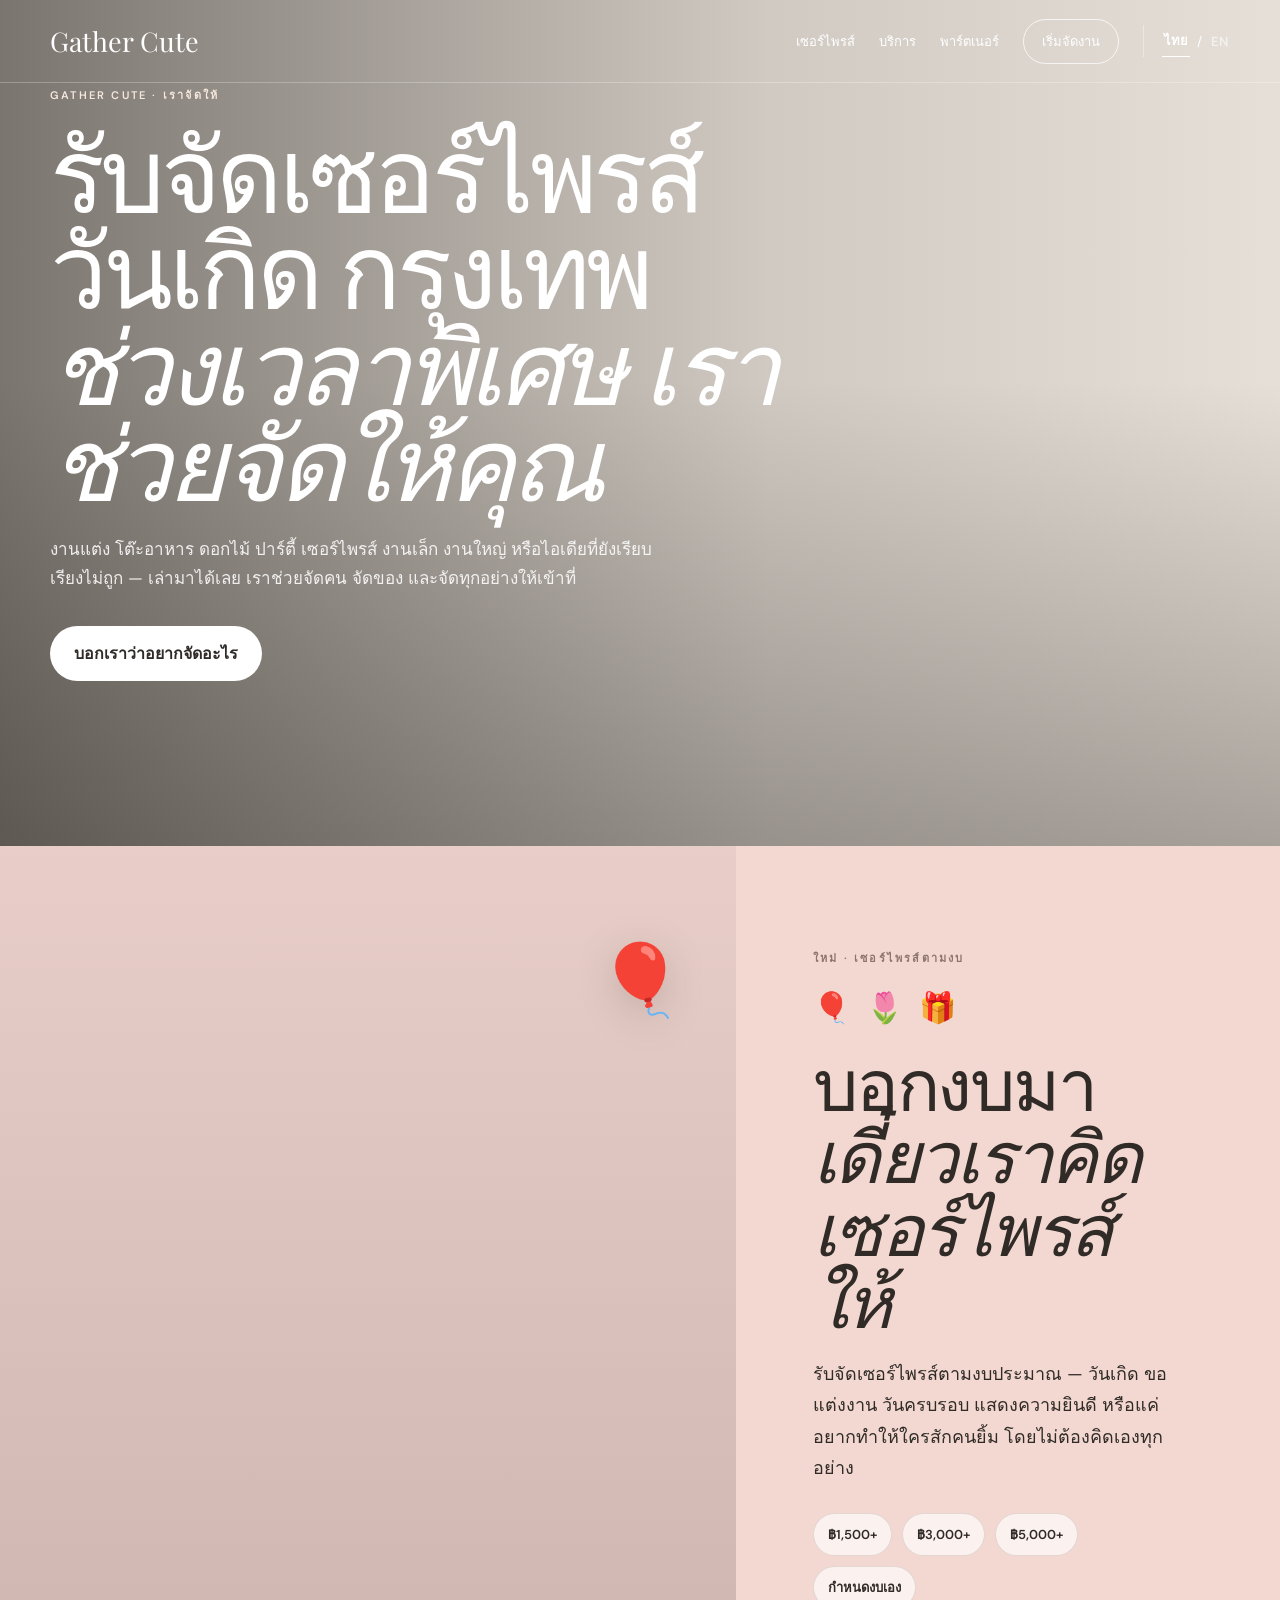
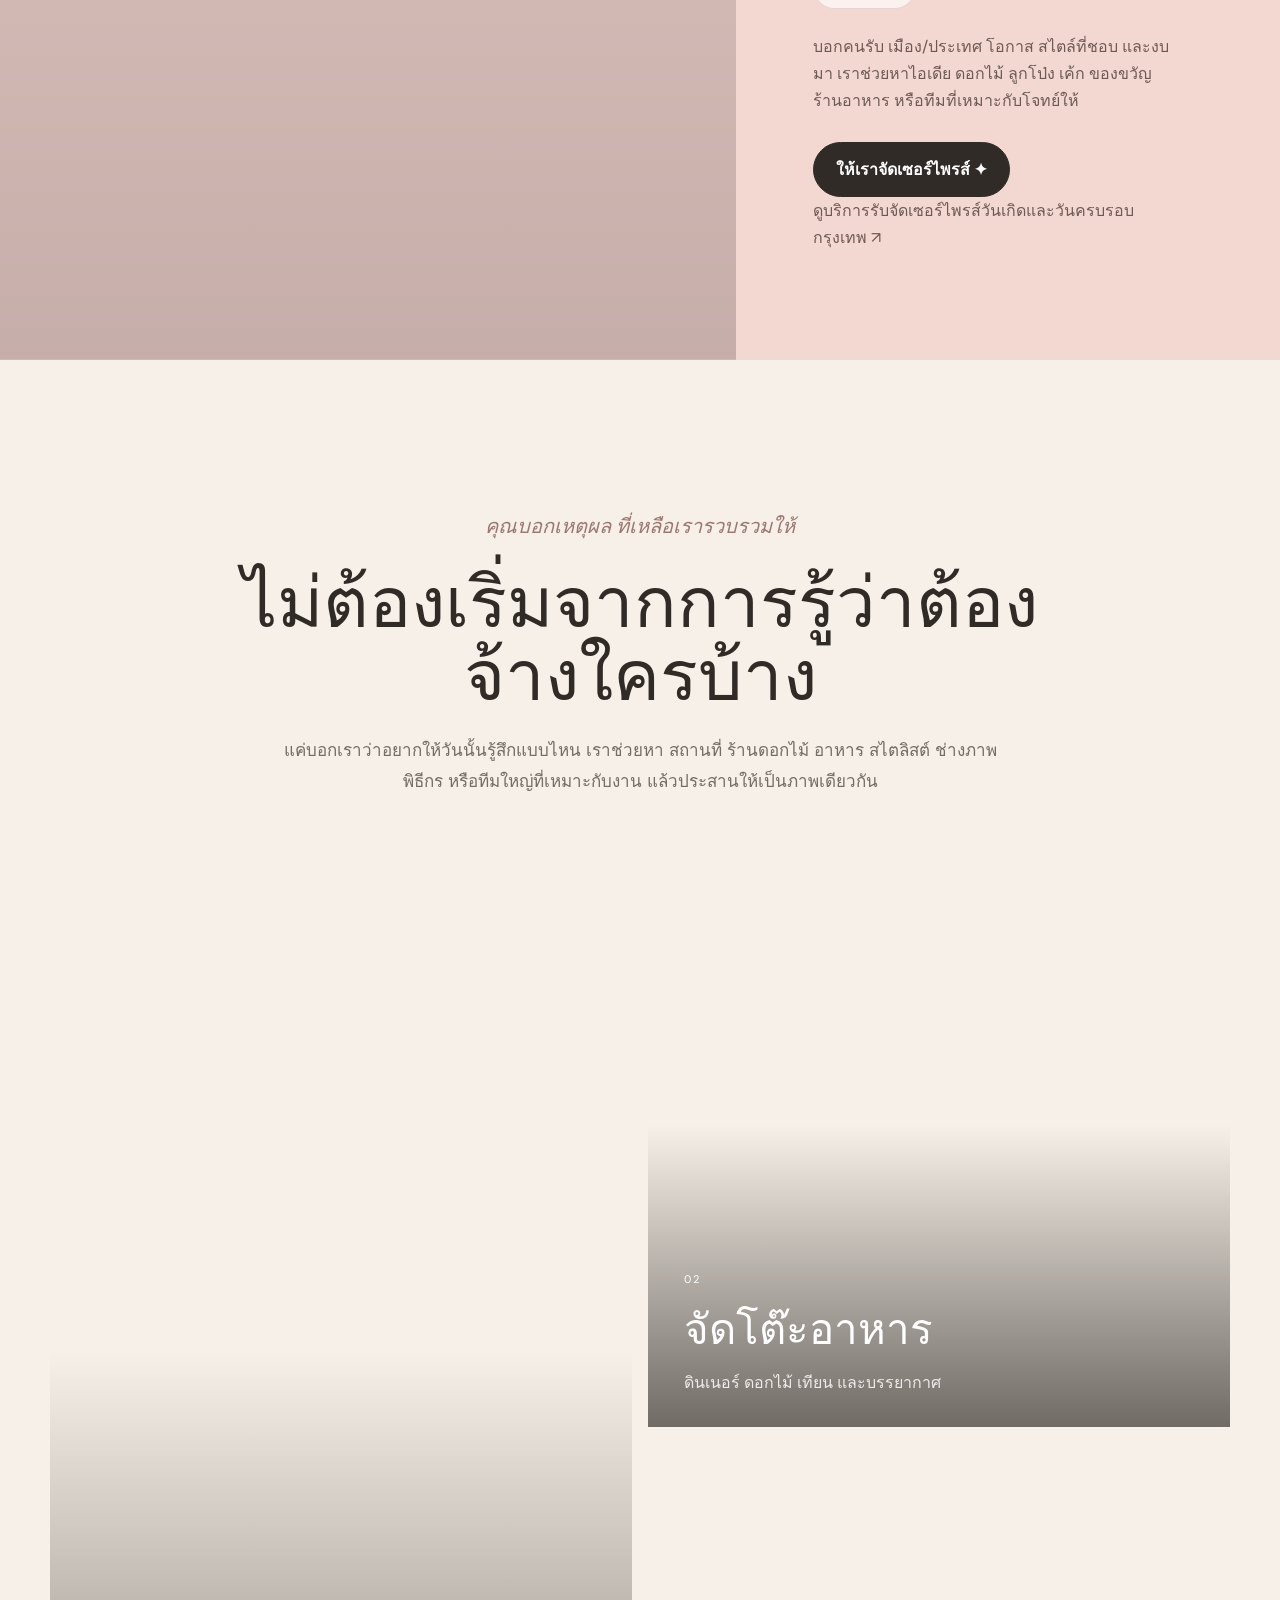
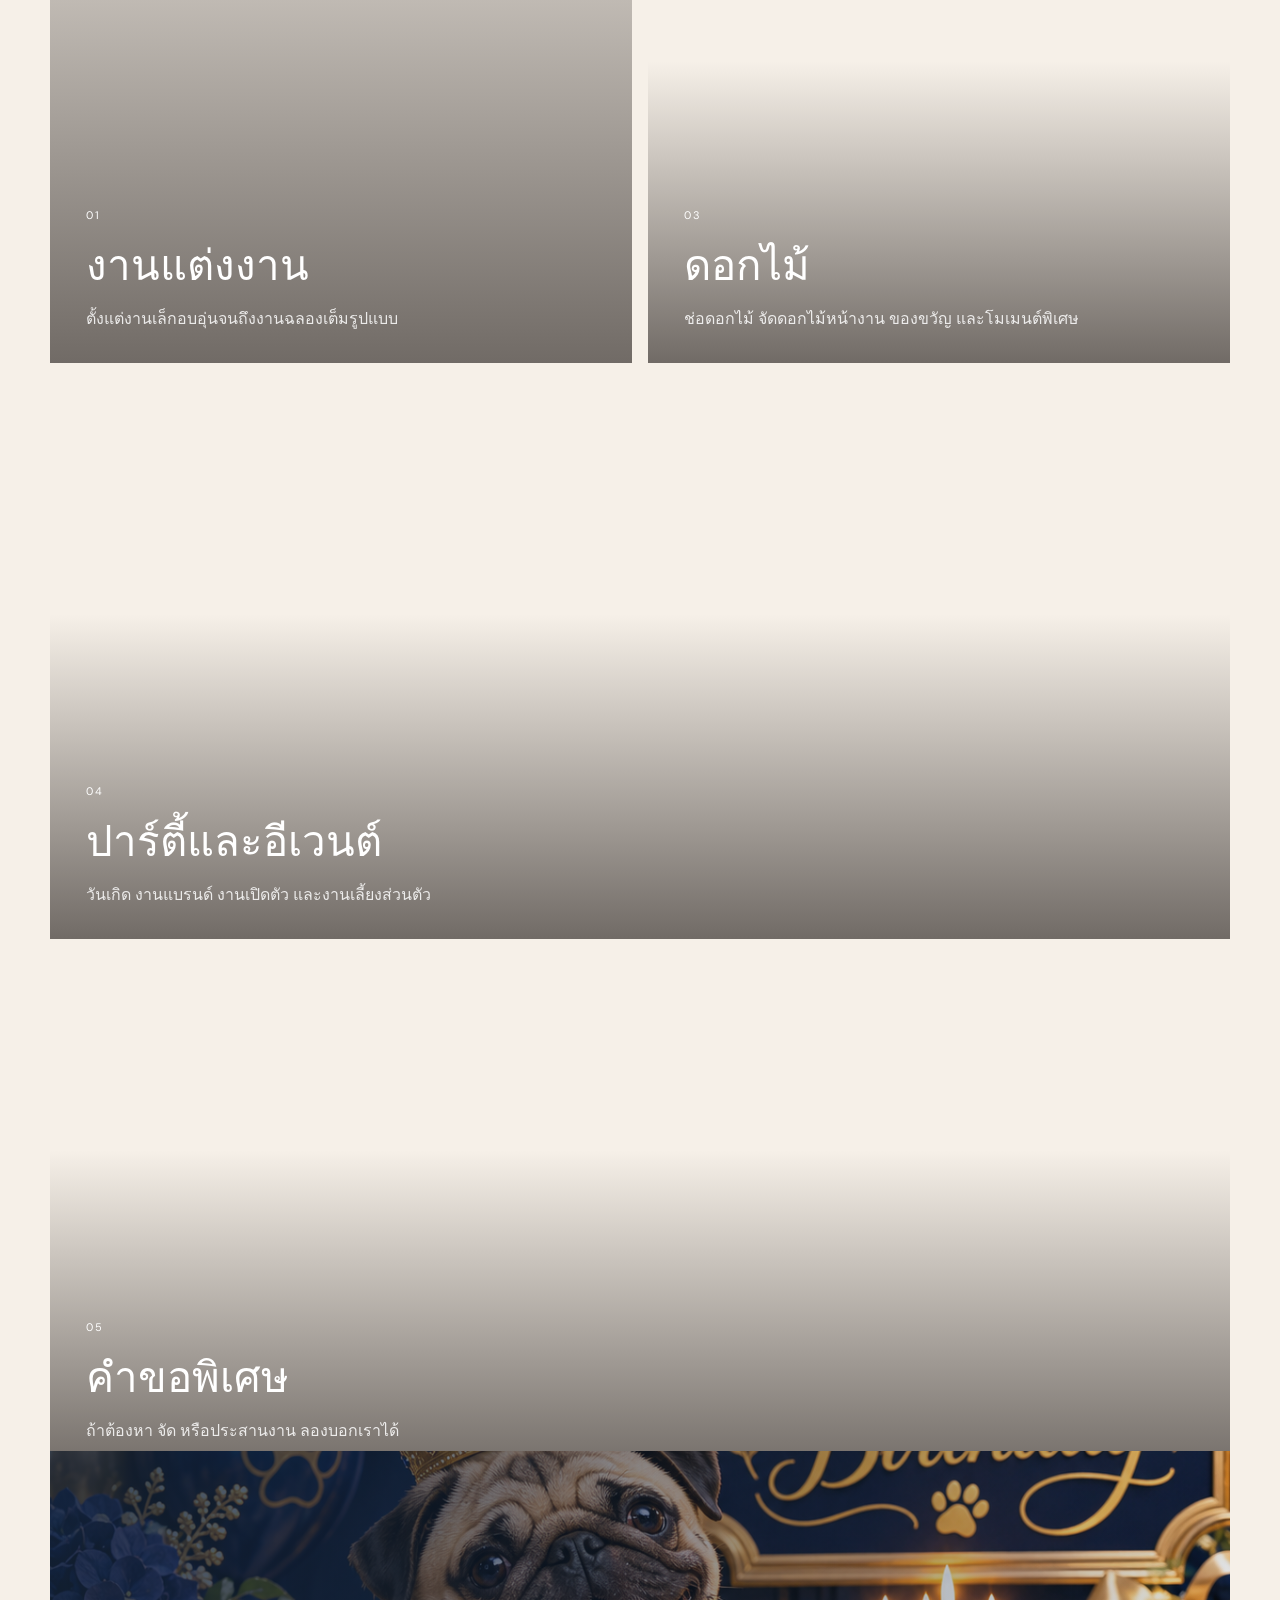
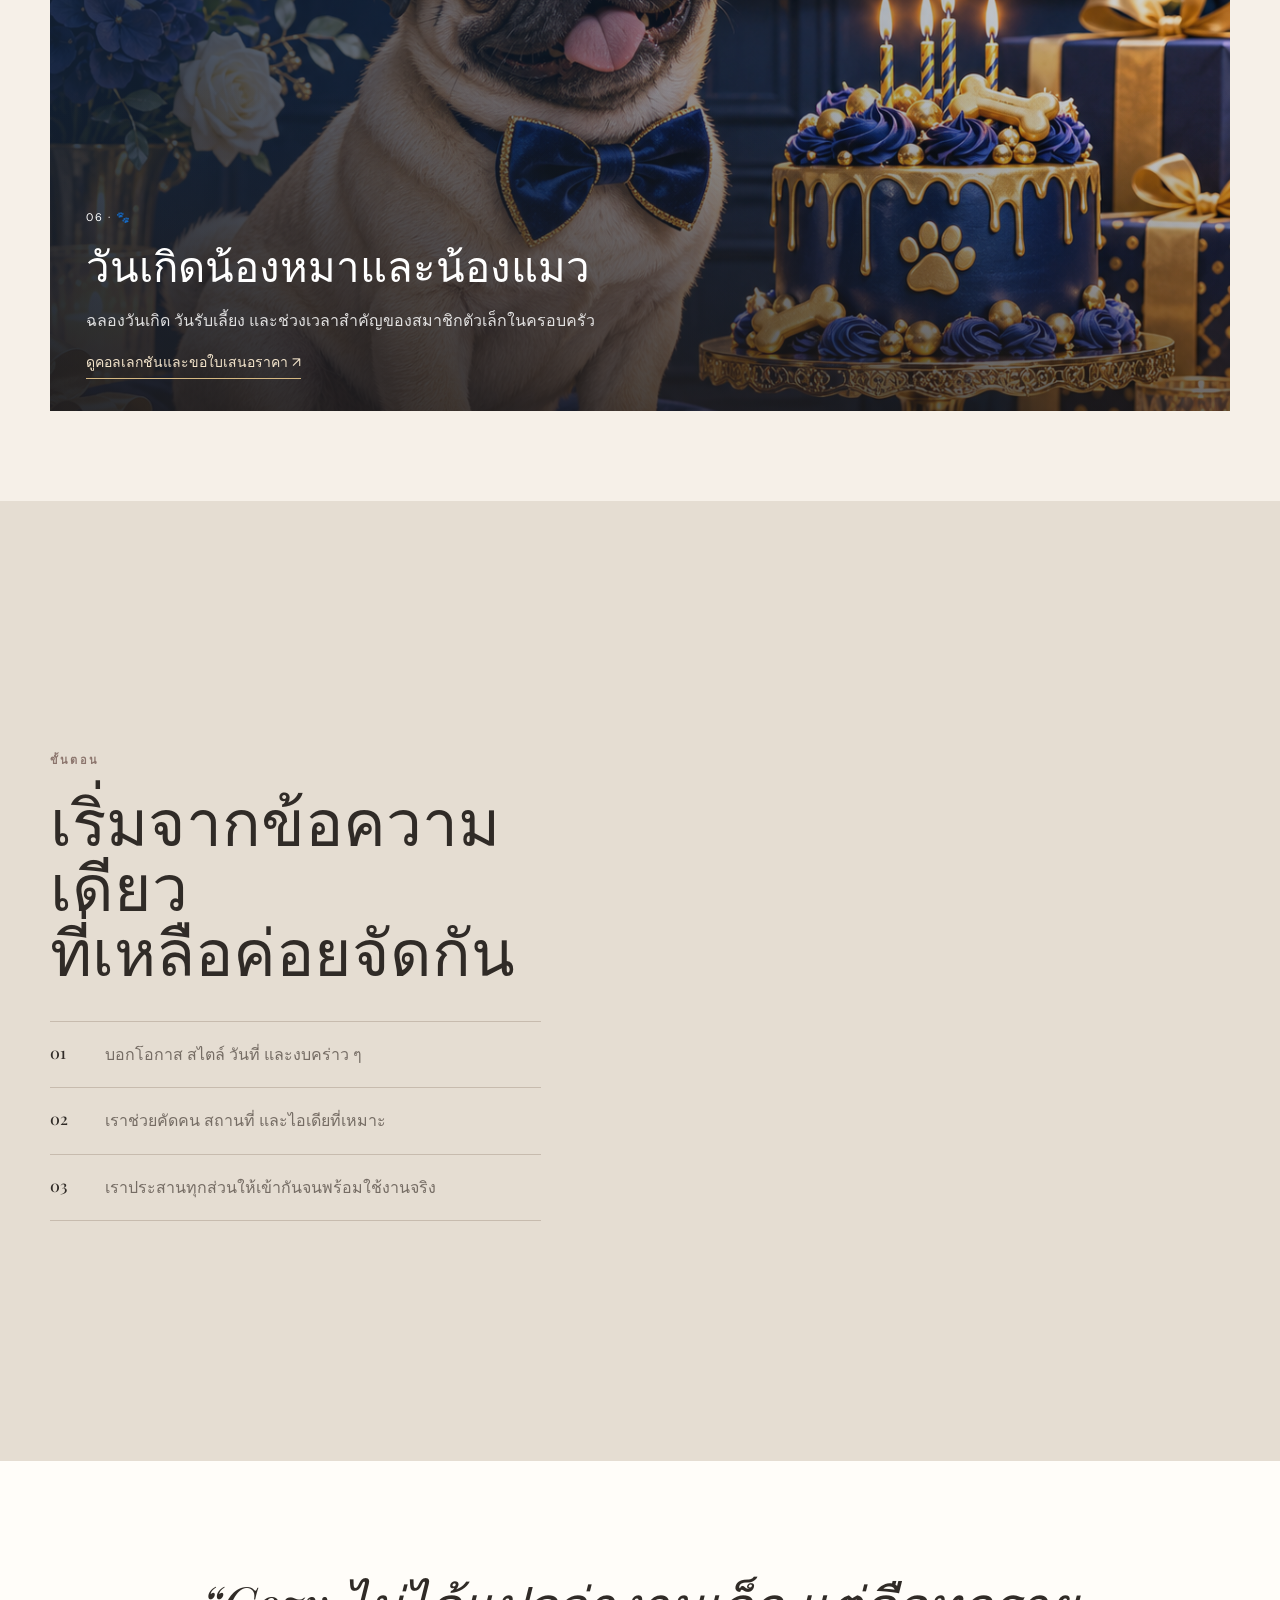
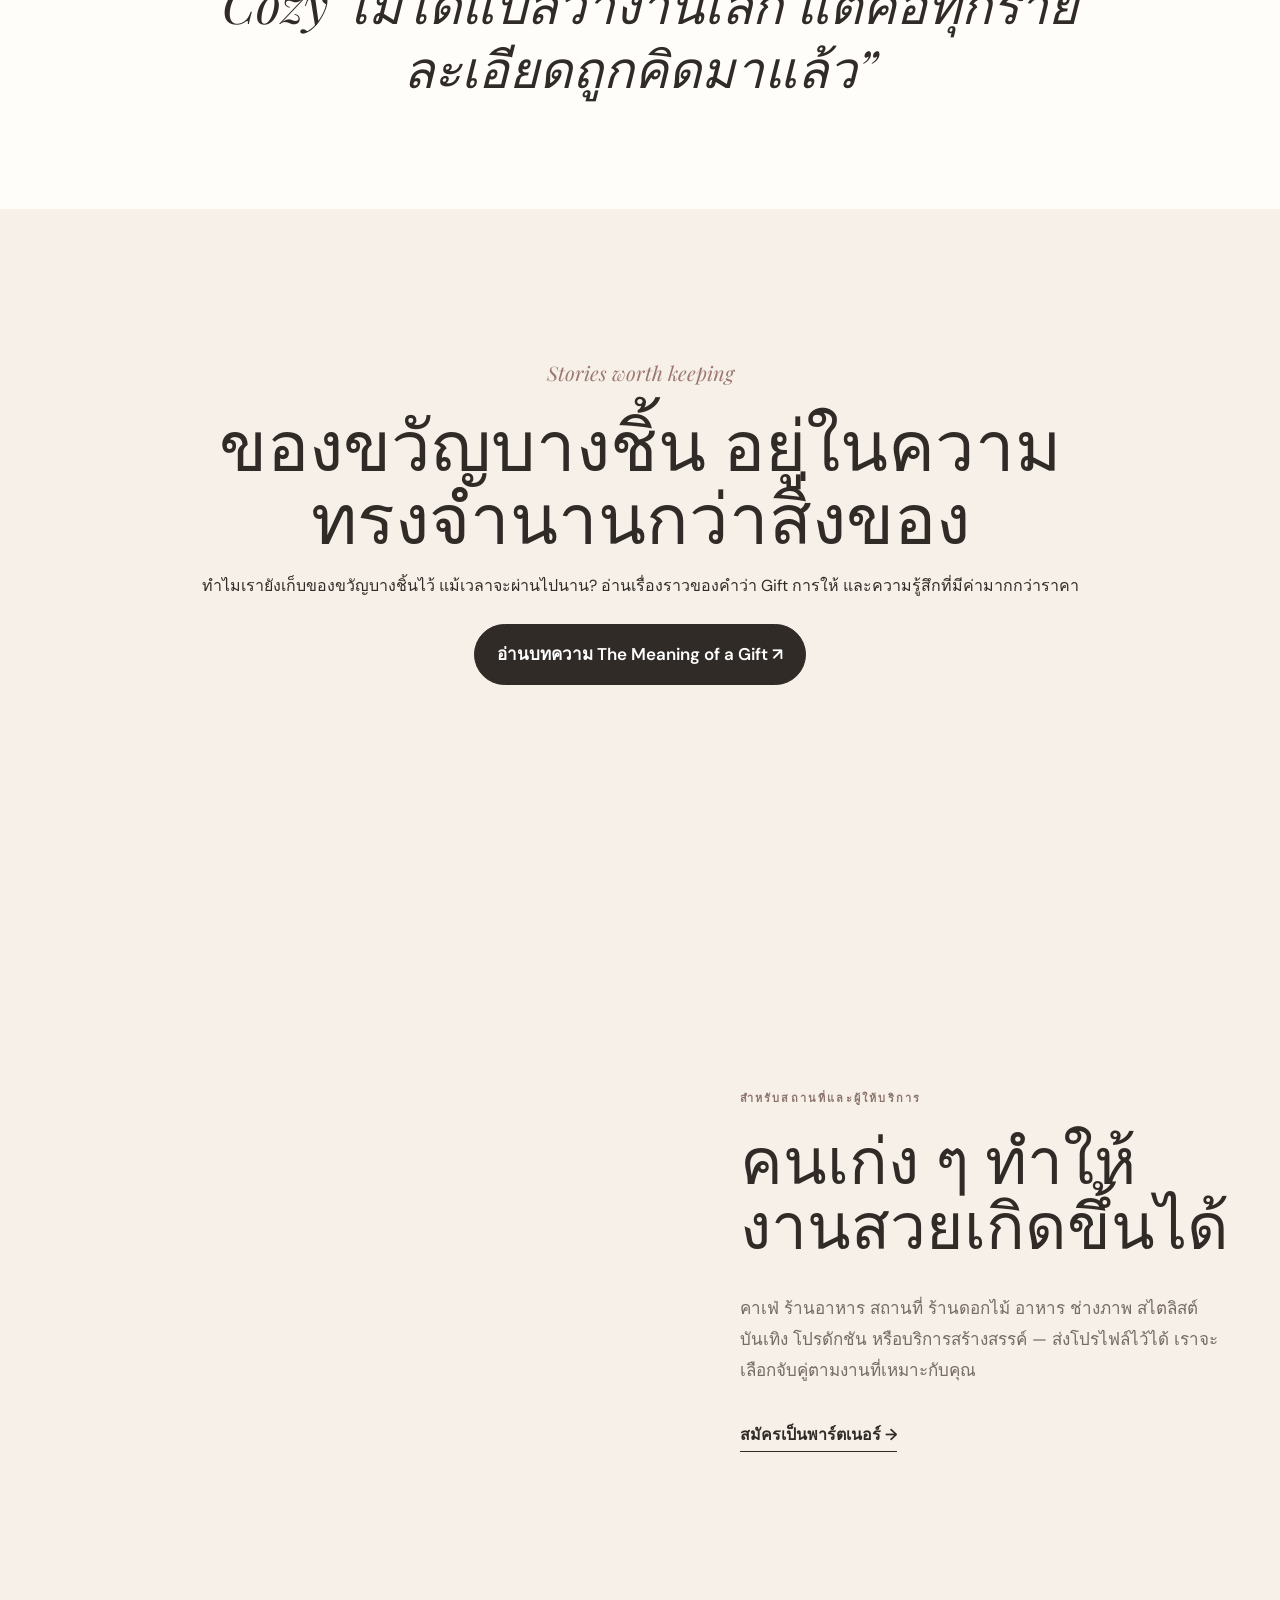
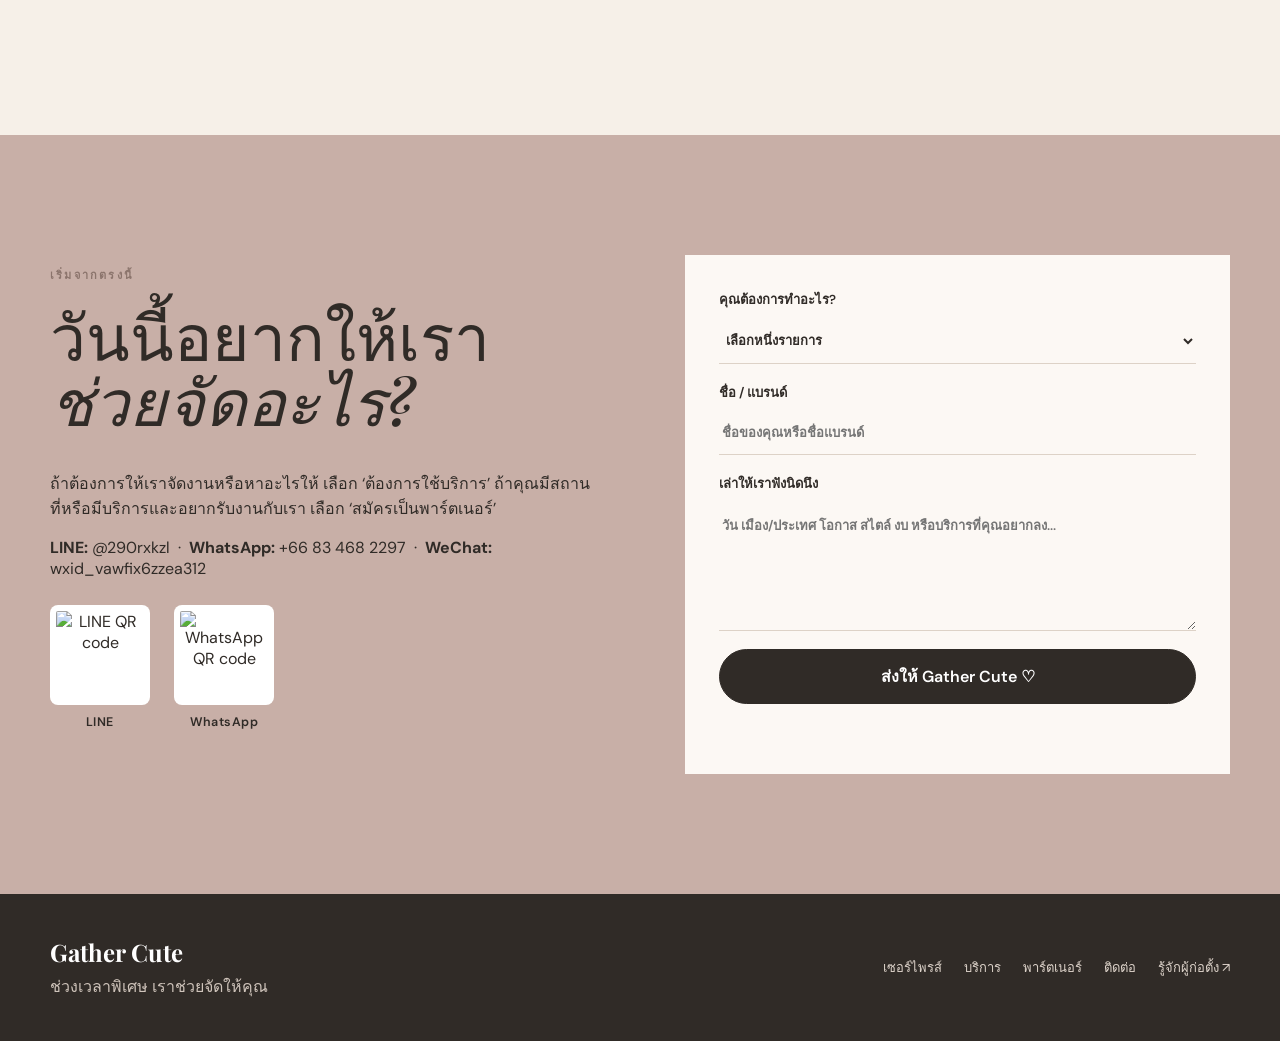
==== commit 8c1e27c5: "Link gift essay from homepage stories section" ====
--- a/index.html
+++ b/index.html
@@ -3,6 +3,7 @@
 <head>
   <meta charset="UTF-8" />
   <meta name="viewport" content="width=device-width, initial-scale=1.0" />
+  <meta name="google-site-verification" content="UbCThPTKV4gZcrFkquCXDoMIlIUc6i4LwuGDesLjE1k" />
   <meta name="google-site-verification" content="JTfPu8pGCNNY4Zmy3wCJ3q4v5frR5vVEw5Bgn_sKIt4" />
   <title>รับจัดเซอร์ไพรส์วันเกิด กรุงเทพ | ตกแต่งเซอร์ไพรส์โรงแรม | Gather Cute</title>
   <meta name="description" content="Gather Cute รับจัดเซอร์ไพรส์วันเกิด วันครบรอบ และจัดห้องเซอร์ไพรส์โรงแรมในกรุงเทพฯ พร้อมดอกไม้ ลูกโป่ง เค้ก และการตกแต่งตามสไตล์และงบประมาณ สอบถามรายละเอียดได้เลย" />
@@ -90,6 +91,13 @@
 
     <section class="quote-band"><div class="container"><p data-th="“Cozy ไม่ได้แปลว่างานเล็ก แต่คือทุกรายละเอียดถูกคิดมาแล้ว”" data-en="“Cozy doesn’t mean small. It means every detail feels considered.”">“Cozy ไม่ได้แปลว่างานเล็ก แต่คือทุกรายละเอียดถูกคิดมาแล้ว”</p></div></section>
 
+    <section id="stories" class="intro container" aria-labelledby="stories-heading">
+      <p class="script-line" data-th="Stories worth keeping" data-en="Stories worth keeping">Stories worth keeping</p>
+      <h2 id="stories-heading" data-th="ของขวัญบางชิ้น อยู่ในความทรงจำนานกว่าสิ่งของ" data-en="Some gifts outlast the things themselves.">ของขวัญบางชิ้น อยู่ในความทรงจำนานกว่าสิ่งของ</h2>
+      <p data-th="ทำไมเรายังเก็บของขวัญบางชิ้นไว้ แม้เวลาจะผ่านไปนาน? อ่านเรื่องราวของคำว่า Gift การให้ และความรู้สึกที่มีค่ามากกว่าราคา" data-en="Why do we keep certain gifts long after the moment has passed? A story about giving, memory and the meaning beyond the price.">ทำไมเรายังเก็บของขวัญบางชิ้นไว้ แม้เวลาจะผ่านไปนาน? อ่านเรื่องราวของคำว่า Gift การให้ และความรู้สึกที่มีค่ามากกว่าราคา</p>
+      <p><a class="btn primary" href="/the-meaning-of-a-gift.html" data-th="อ่านบทความ The Meaning of a Gift ↗" data-en="Read The Meaning of a Gift ↗">อ่านบทความ The Meaning of a Gift ↗</a></p>
+    </section>
+
     <section id="partners" class="partners container"><div class="partner-image" role="img" aria-label="Elegant long table with floral styling"></div><div class="partner-copy">
       <p class="eyebrow" data-th="สำหรับสถานที่และผู้ให้บริการ" data-en="For venues & vendors">สำหรับสถานที่และผู้ให้บริการ</p>
       <h2 data-th="คนเก่ง ๆ ทำให้งานสวยเกิดขึ้นได้" data-en="Good people make beautiful gatherings.">คนเก่ง ๆ ทำให้งานสวยเกิดขึ้นได้</h2>
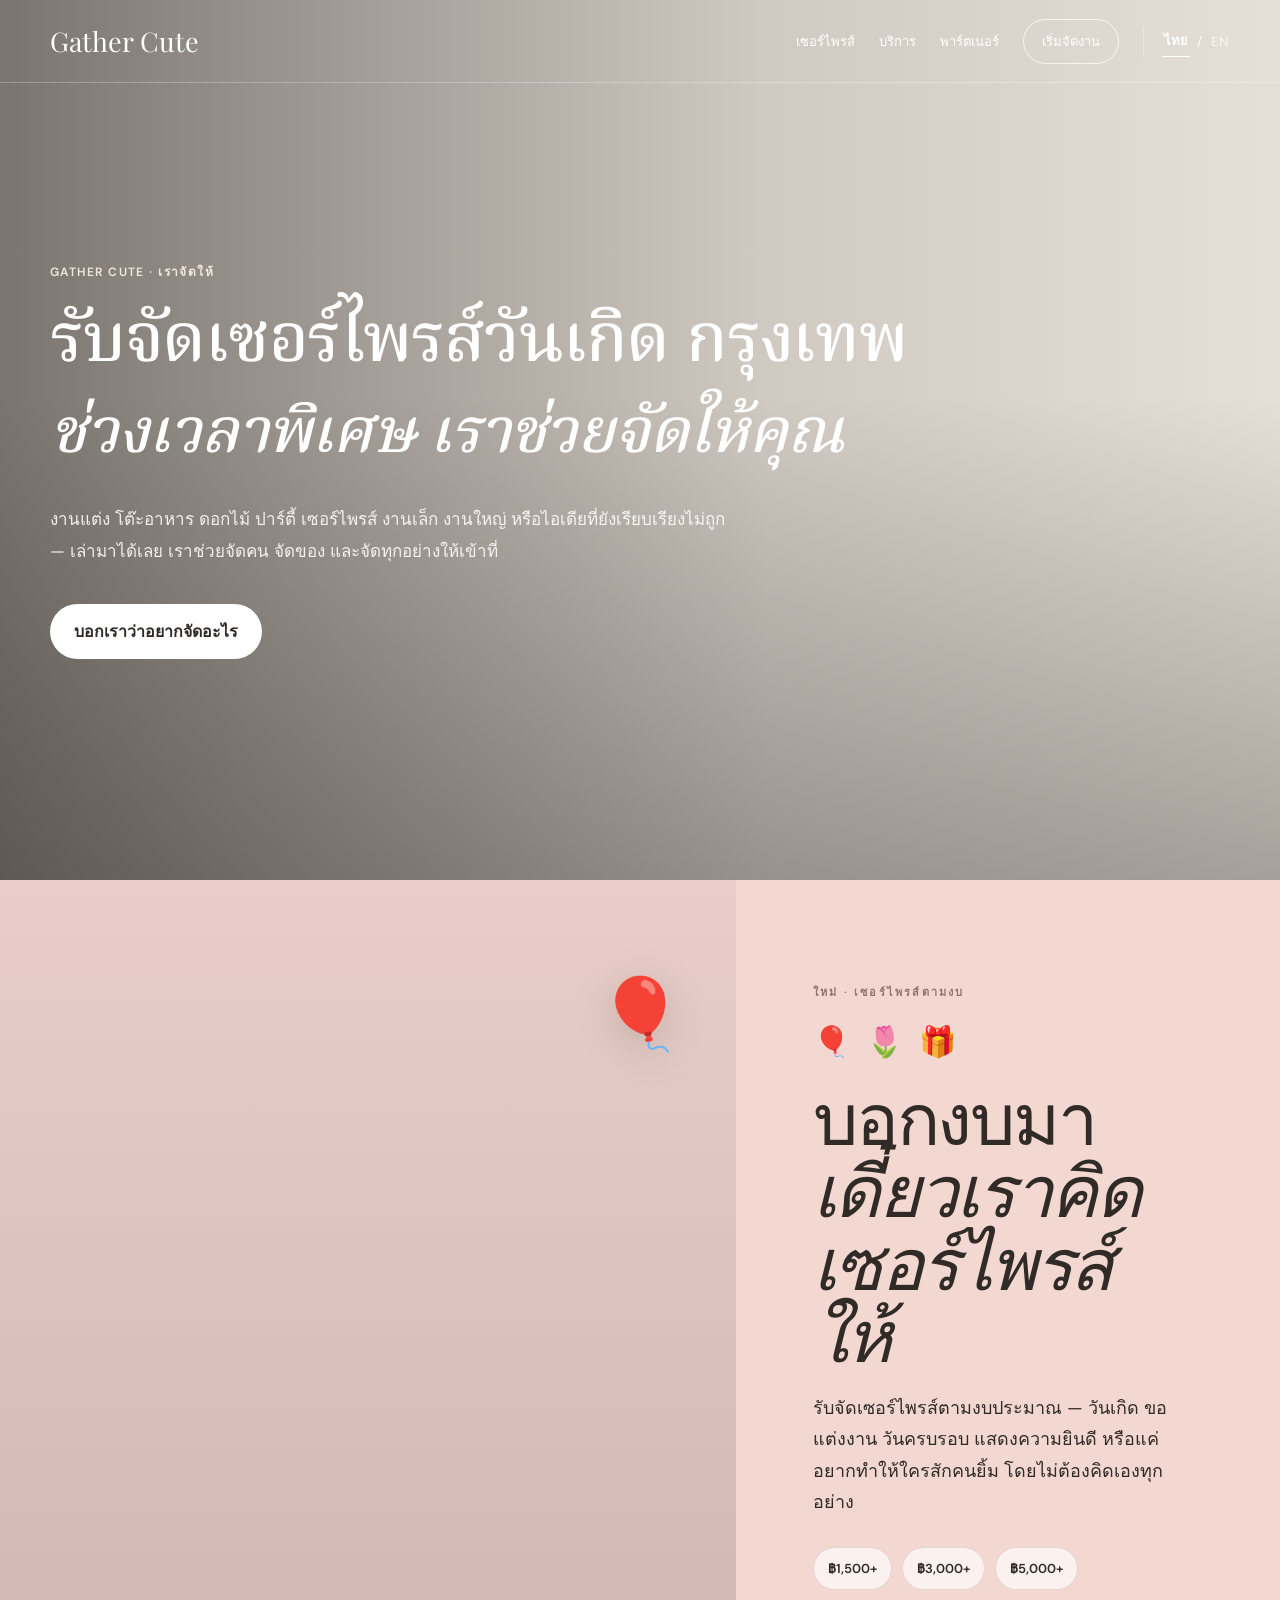
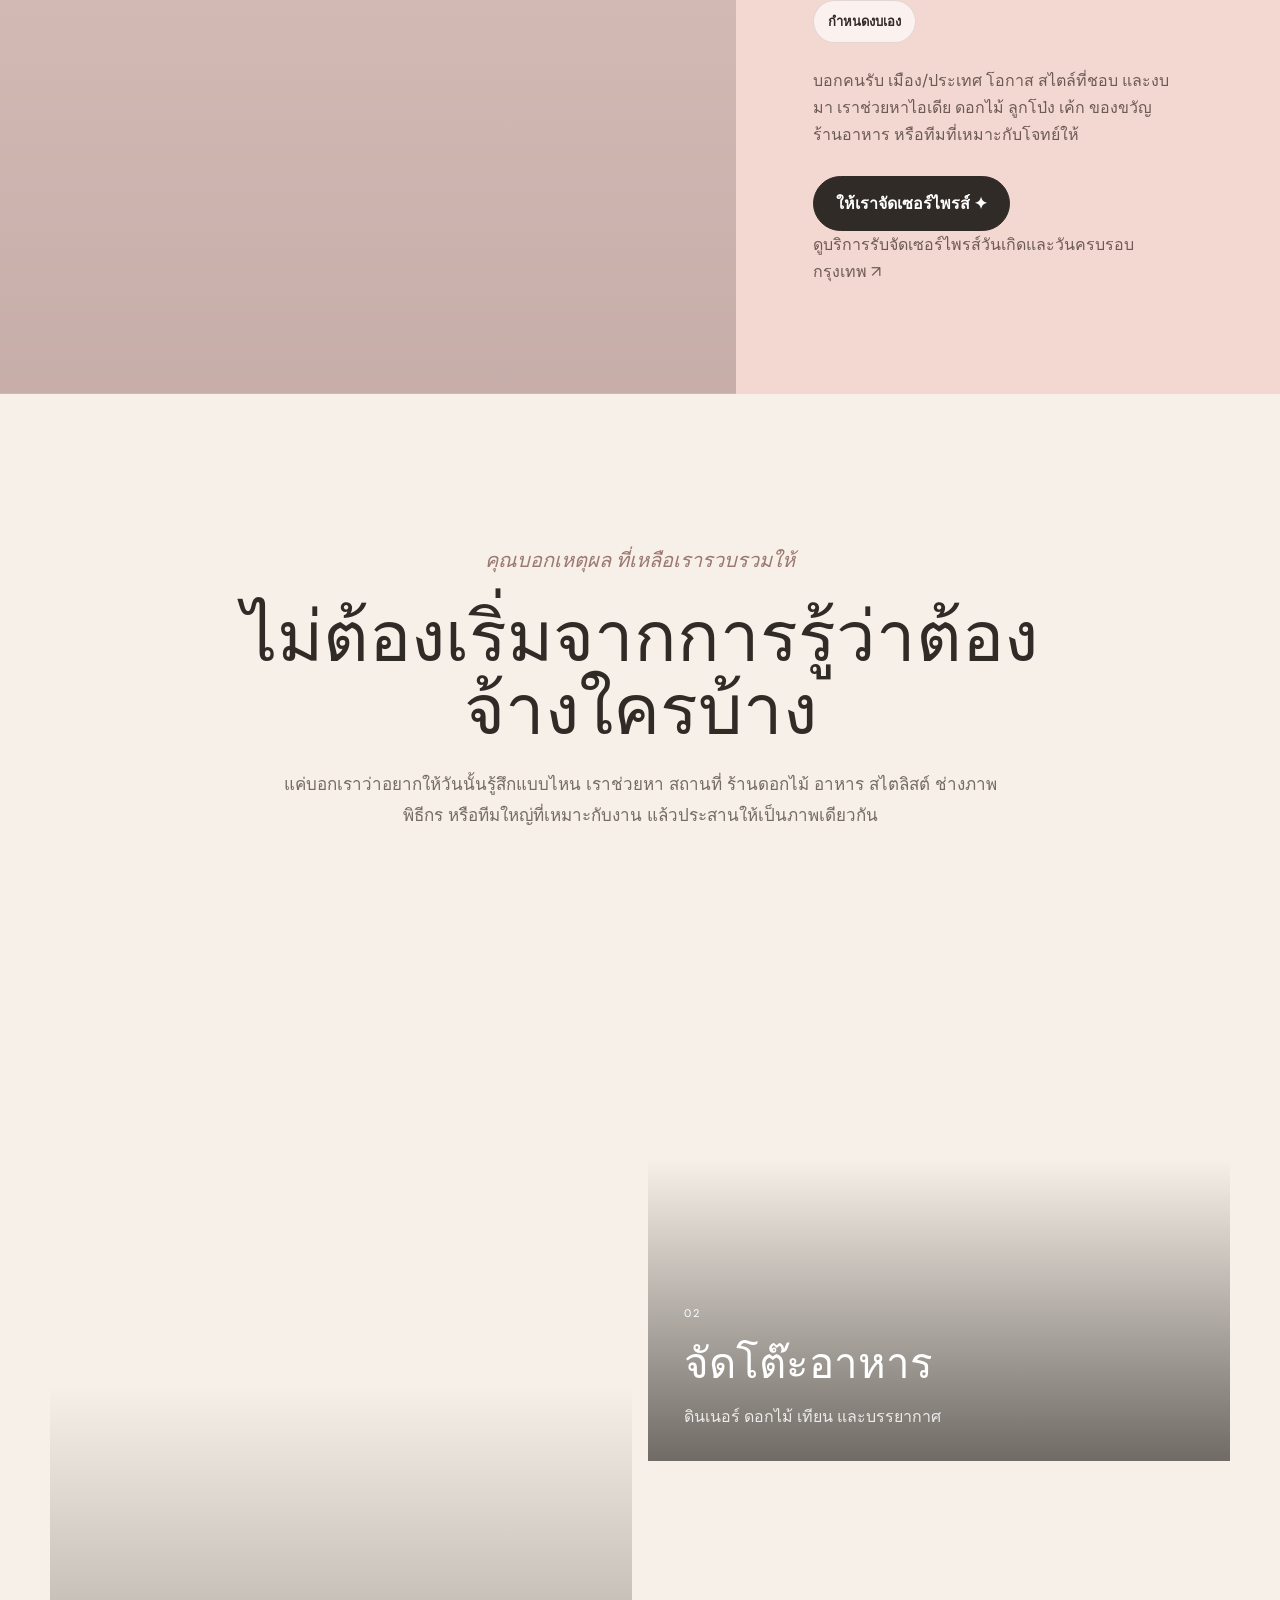
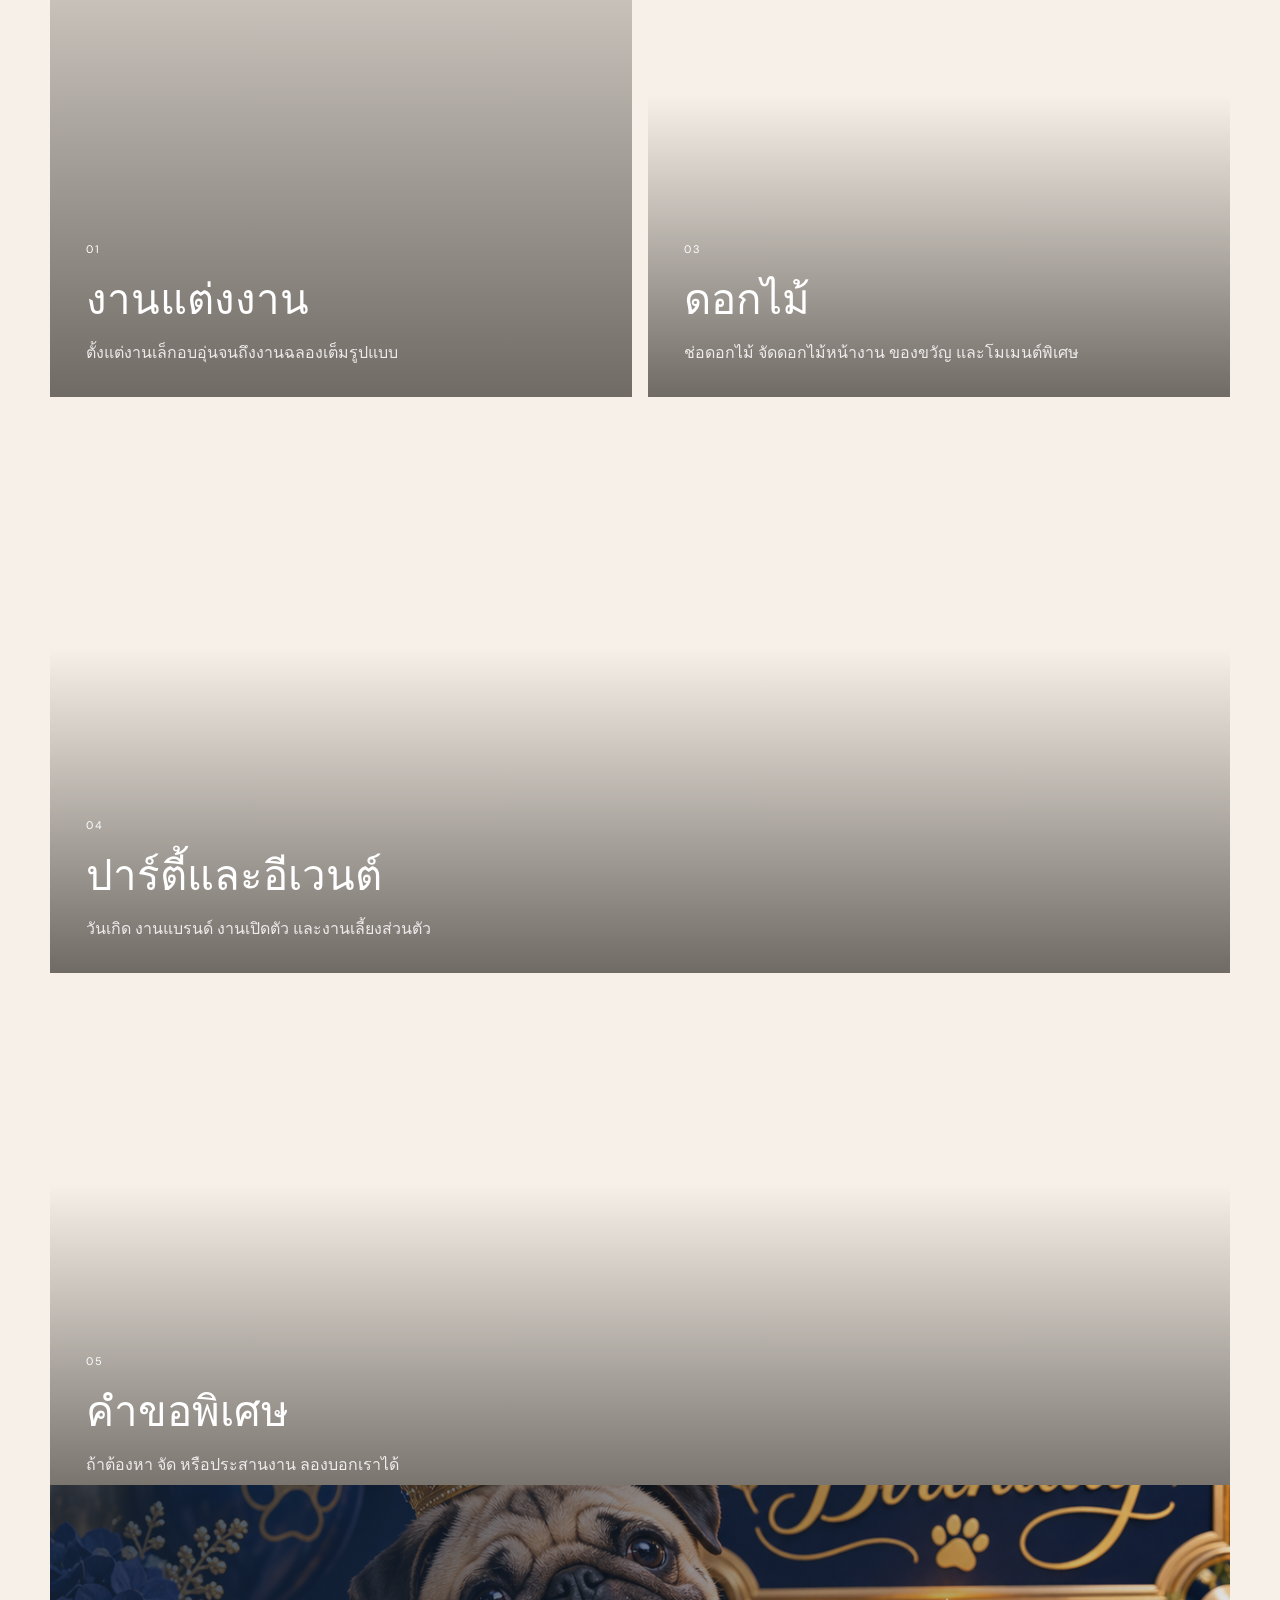
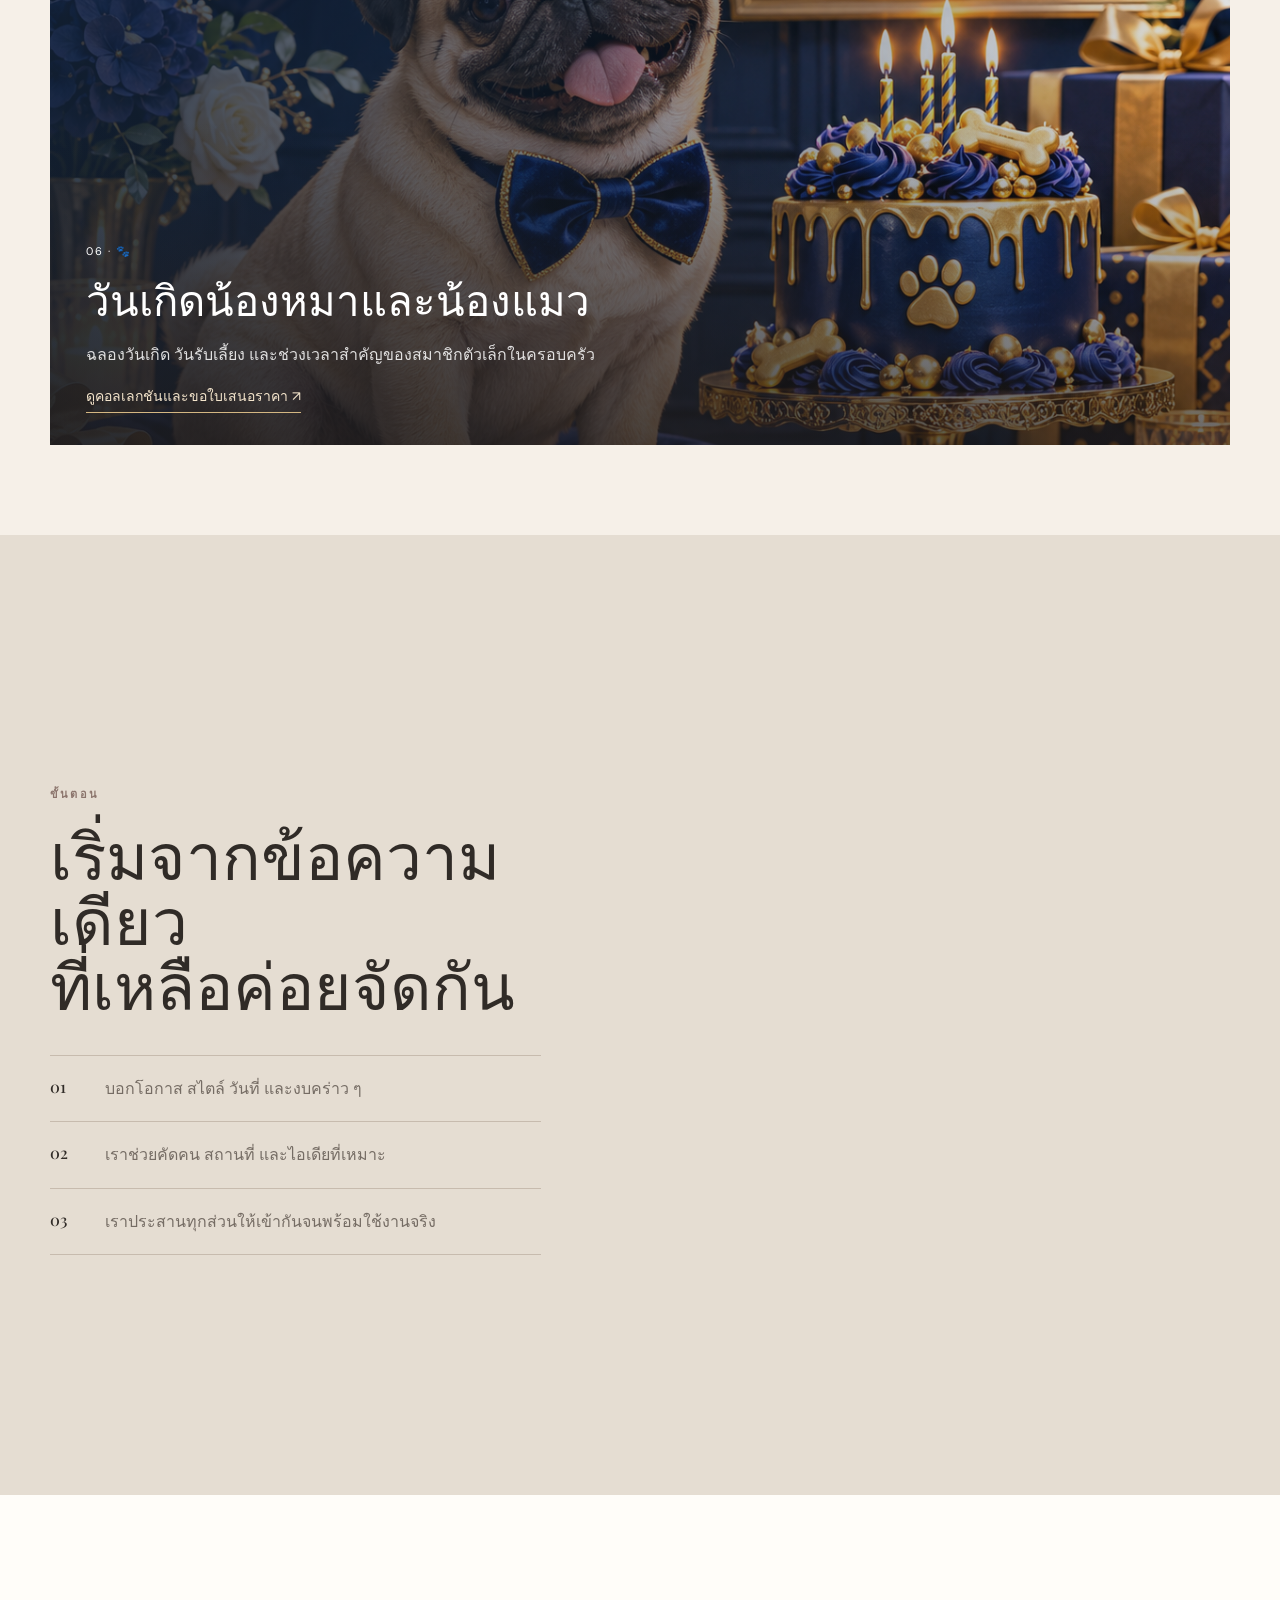
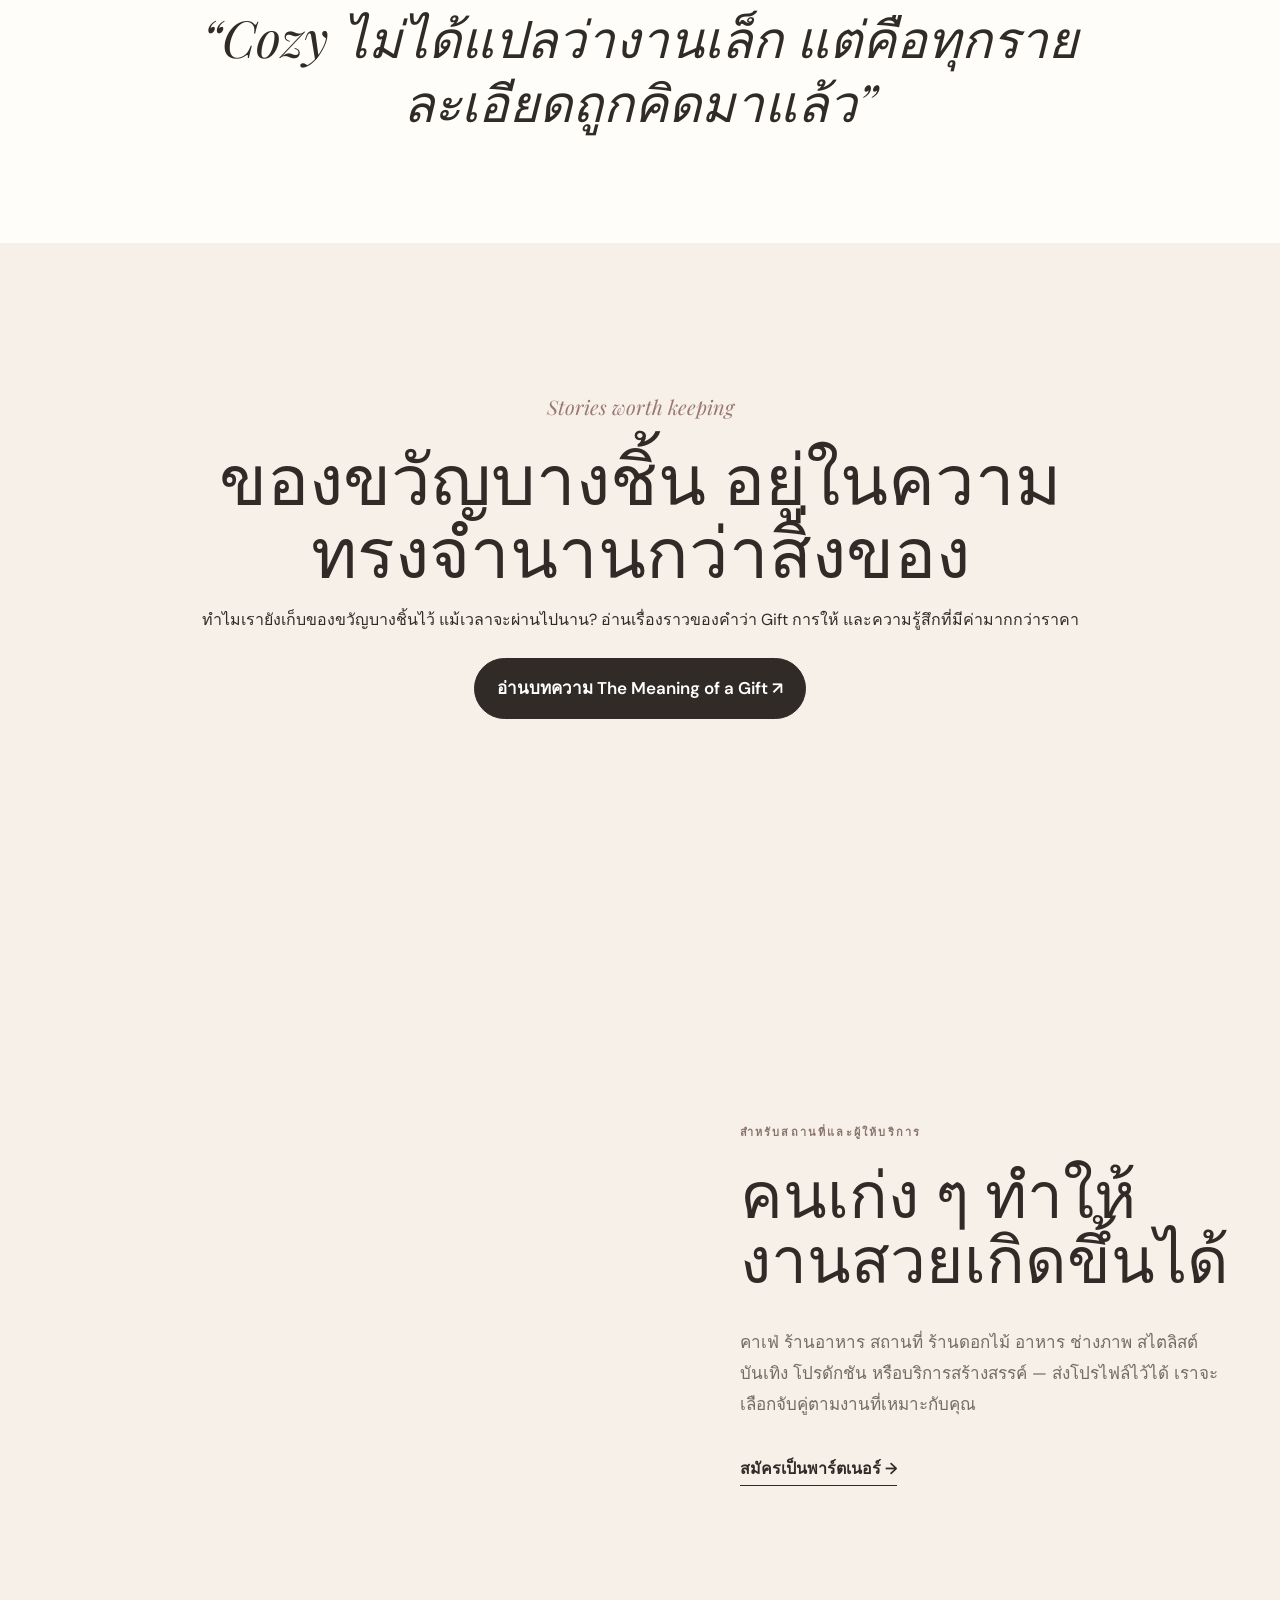
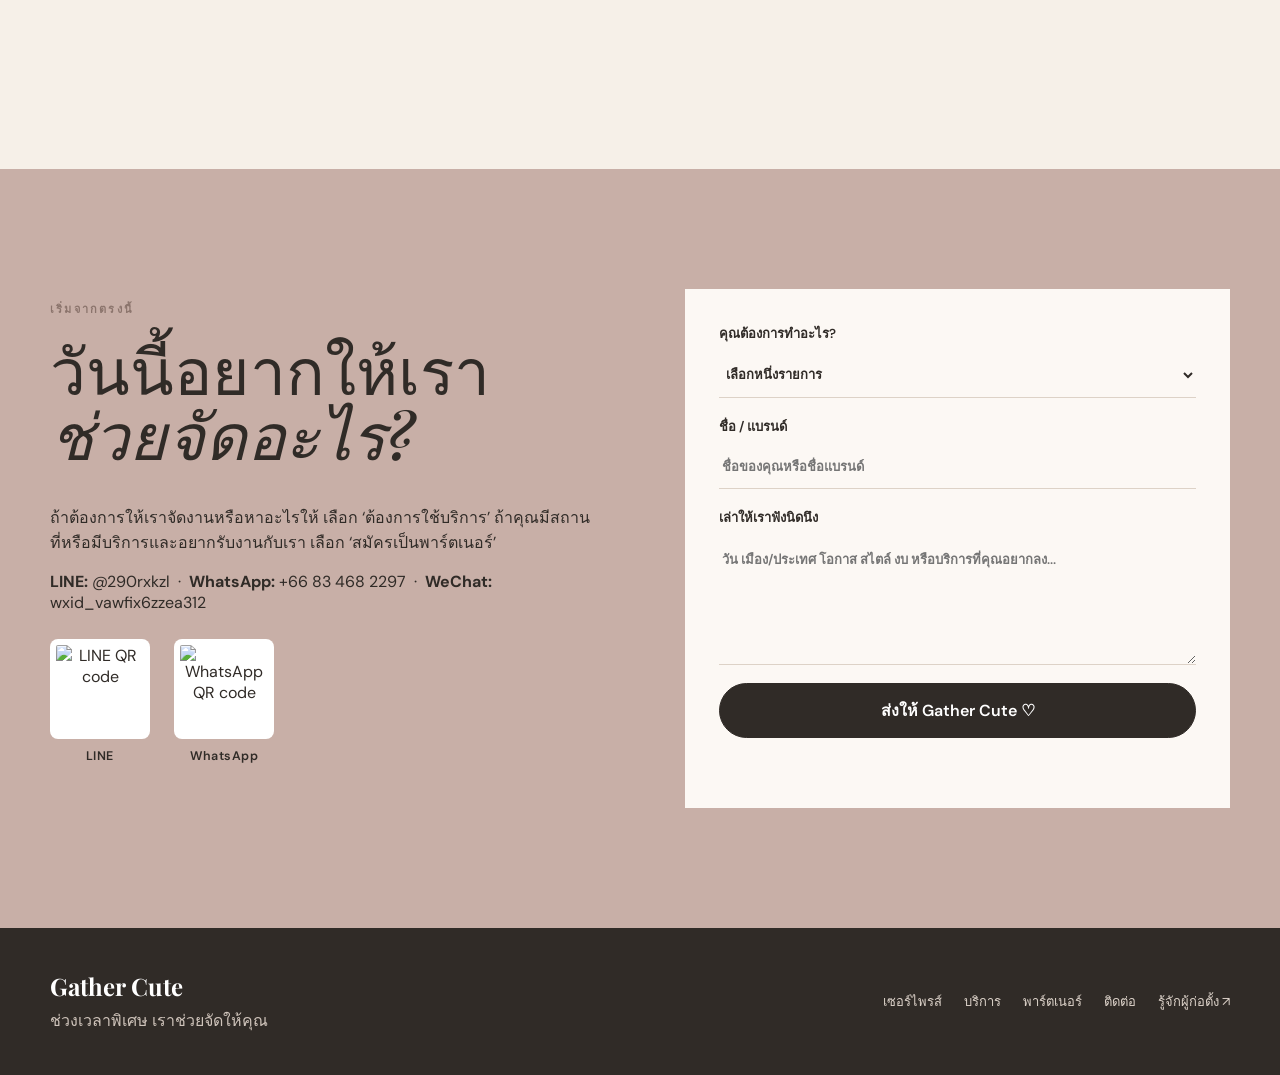
==== commit c3d33ec4: "Load Thai serif font for readable Gather Cute hero" ====
--- a/index.html
+++ b/index.html
@@ -19,7 +19,7 @@
   <script type="application/ld+json">{"@context":"https://schema.org","@type":"Organization","name":"Gather Cute","url":"https://gather-cute.vercel.app/","description":"บริการวางแผนและจัดเซอร์ไพรส์วันเกิด วันครบรอบ ตกแต่งห้องโรงแรม และจัดงานเล็กในกรุงเทพ","areaServed":{"@type":"City","name":"Bangkok"},"hasOfferCatalog":{"@type":"OfferCatalog","name":"Surprise and celebration services","itemListElement":[{"@type":"OfferCatalog","name":"Birthday and anniversary surprises","url":"https://gather-cute.vercel.app/surprise.html"},{"@type":"OfferCatalog","name":"Pet birthday celebrations","url":"https://gather-cute.vercel.app/pet-celebrations.html"}]}}</script>
   <link rel="preconnect" href="https://fonts.googleapis.com">
   <link rel="preconnect" href="https://fonts.gstatic.com" crossorigin>
-  <link href="https://fonts.googleapis.com/css2?family=DM+Sans:wght@400;500;600&family=Playfair+Display:ital,wght@0,500;0,600;1,500&display=swap" rel="stylesheet">
+  <link href="https://fonts.googleapis.com/css2?family=DM+Sans:wght@400;500;600&family=Noto+Serif+Thai:wght@400;500;600&family=Playfair+Display:ital,wght@0,500;0,600;1,500&display=swap" rel="stylesheet">
   <link rel="stylesheet" href="styles.css" />
 </head>
 <body>
--- a/styles.css
+++ b/styles.css
@@ -15,3 +15,58 @@
 .shot-pet{background-image:linear-gradient(90deg,rgba(20,35,55,.86),rgba(20,35,55,.12)),url('/Royal%20Blue%20Pug%20Birthday%20Celebration.png');background-position:center 42%}
 .pet-gallery-link{display:inline-block;margin-top:18px;color:#f4e5cc;border-bottom:1px solid #d4b782;padding-bottom:5px;font-size:14px}
 .pet-page{background:#f5efe5;color:#302b27}.pet-page .pet-hero{padding:110px 0 80px;background:#172b48;color:#f8f0e8}.pet-page .pet-hero h1{font:500 clamp(44px,6vw,84px)/1.05 'Playfair Display',Georgia,serif;max-width:850px;margin:18px 0}.pet-page .pet-hero p{max-width:680px;line-height:1.8}.pet-page .pet-kicker{text-transform:uppercase;letter-spacing:.19em;font-size:12px;color:#d7bfa2}.pet-page .pet-intro{padding:75px 0 30px;text-align:center}.pet-page .pet-intro h2{font:500 clamp(32px,4vw,56px)/1.15 'Playfair Display',Georgia,serif}.pet-page .pet-collections{display:grid;grid-template-columns:repeat(2,minmax(0,1fr));gap:24px;padding:30px 0 90px}.pet-page .pet-collection{border:1px solid #d7c8b7;overflow:hidden;background:#fffdf9}.pet-page .pet-swatch{height:230px;display:flex;align-items:end;padding:26px;font:italic 30px 'Playfair Display',Georgia,serif}.pet-page .pet-swatch.tender{background:linear-gradient(125deg,#f5efe5,#d7bfa2,#a77d50);color:#664d3d}.pet-page .pet-swatch.royal{background:linear-gradient(125deg,#172b48,#294465,#c4a574);color:#fff8ee}.pet-page .pet-description{padding:26px;line-height:1.8}.pet-page .pet-description h3{font:500 28px 'Playfair Display',Georgia,serif;margin:0 0 12px}.pet-page .pet-cta{padding:75px 0;text-align:center;background:#e5d8c9}.pet-page .pet-cta p{max-width:680px;margin:15px auto 25px;line-height:1.8}.pet-page .pet-cta .btn{background:#172b48;color:white;border-color:#172b48}.pet-page .pet-back{display:inline-block;margin-bottom:25px;text-decoration:underline;text-underline-offset:5px}@media(max-width:700px){.pet-page .pet-collections{grid-template-columns:1fr}.pet-page .pet-hero{padding-top:80px}}
+
+
+/* Gather Cute hero typography: Thai diacritics and responsive spacing */
+.hero {
+  height: auto;
+  min-height: min(880px, 100svh);
+  padding-top: 132px;
+}
+.hero-content {
+  padding-bottom: clamp(64px, 7vw, 94px);
+}
+.hero-copy {
+  max-width: 920px;
+}
+.hero .eyebrow.light {
+  font-size: 12px;
+  line-height: 1.6;
+  letter-spacing: .12em;
+  margin: 0 0 16px;
+}
+.hero h1 {
+  font-family: 'Noto Serif Thai', 'Playfair Display', Georgia, serif;
+  font-size: clamp(44px, 5.3vw, 78px);
+  line-height: 1.34;
+  letter-spacing: -.018em;
+  font-weight: 500;
+  margin: 0 0 24px;
+  overflow-wrap: break-word;
+}
+.hero h1 em {
+  font-size: .92em;
+  font-weight: 500;
+  line-height: inherit;
+}
+.hero-text {
+  max-width: 690px;
+  line-height: 1.85;
+  margin-top: 0;
+}
+.hero-btn {
+  margin-top: 20px;
+}
+@media (max-width: 900px) {
+  .hero { min-height: 740px; padding-top: 120px; }
+  .hero h1 { font-size: clamp(42px, 6.8vw, 64px); line-height: 1.35; }
+}
+@media (max-width: 620px) {
+  .hero { height: auto; min-height: 720px; padding-top: 110px; }
+  .hero-content { padding-bottom: 60px; }
+  .hero .eyebrow.light { font-size: 10px; letter-spacing: .08em; margin-bottom: 14px; }
+  .hero h1 { font-size: clamp(35px, 8.5vw, 48px); line-height: 1.42; letter-spacing: -.015em; margin-bottom: 20px; }
+  .hero h1 em { font-size: .92em; }
+  .hero-text { font-size: 15px; line-height: 1.85; }
+  .hero-btn { margin-top: 16px; }
+}
